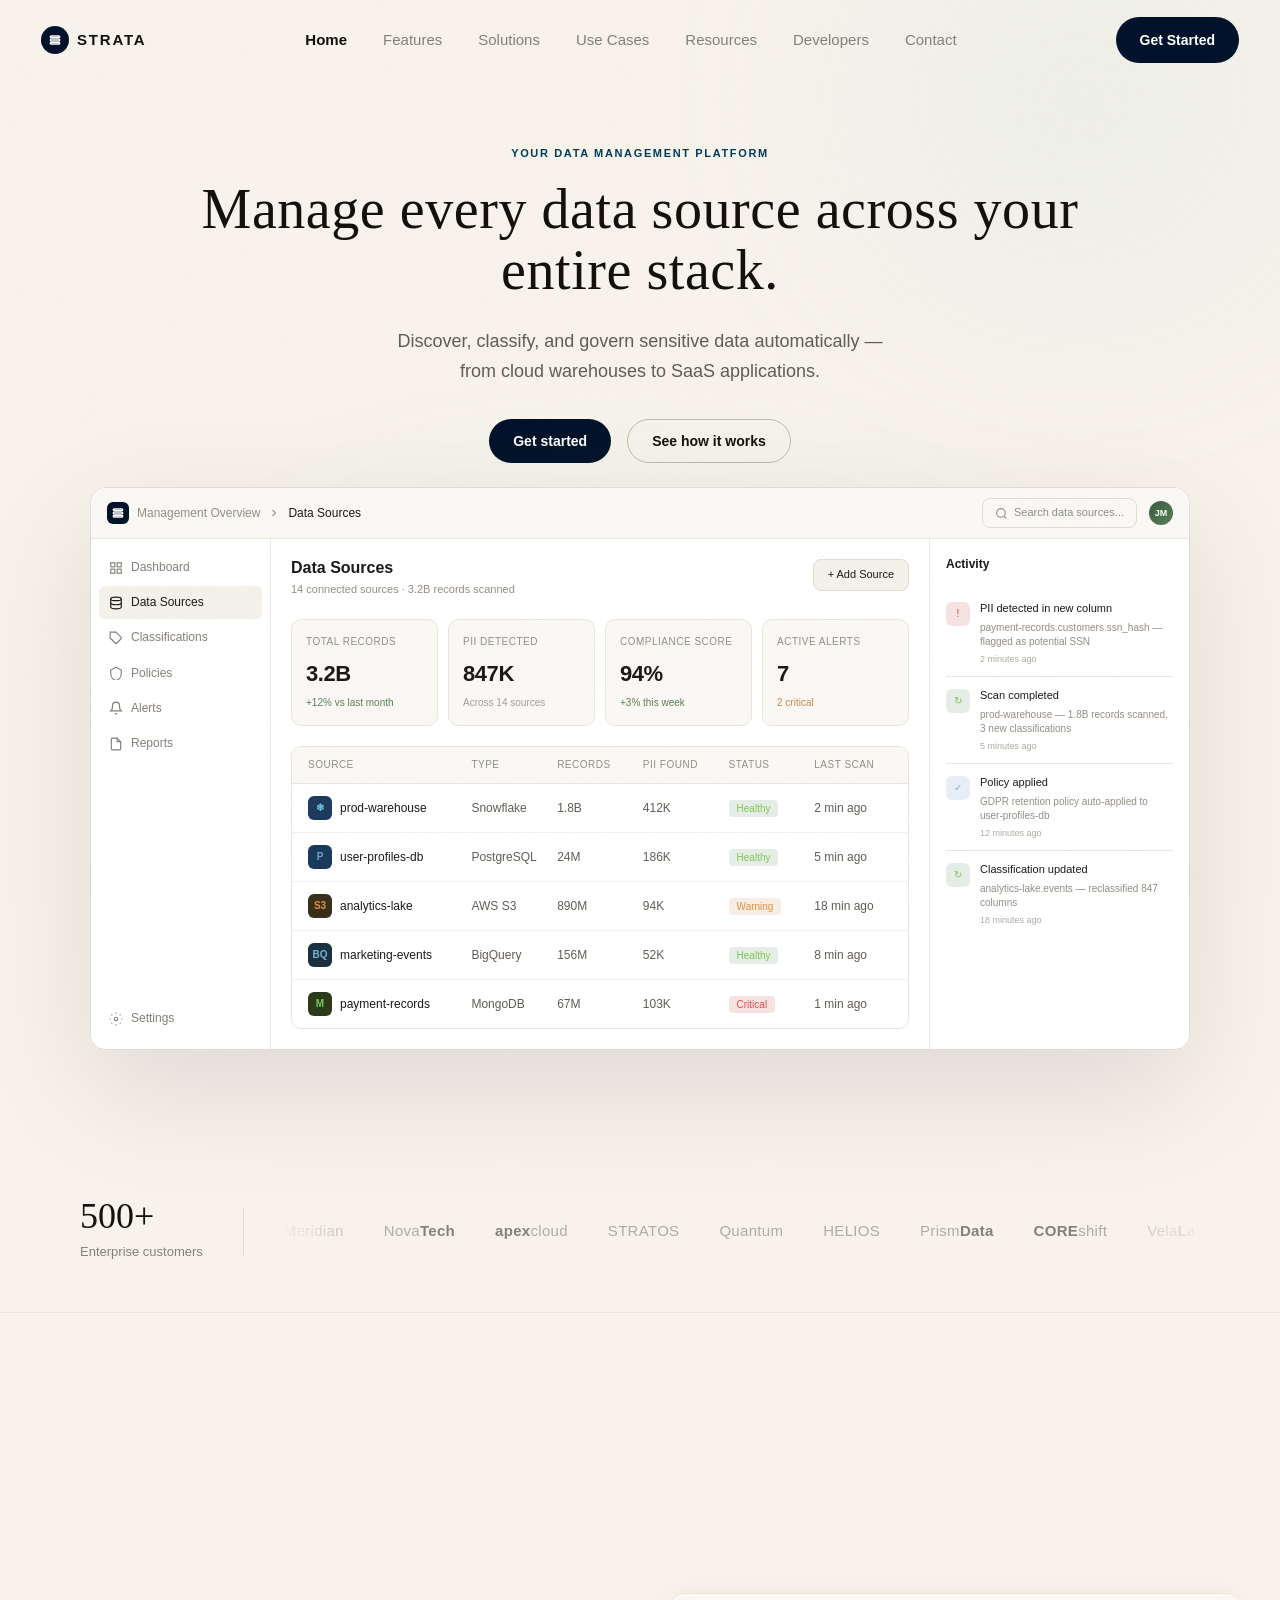
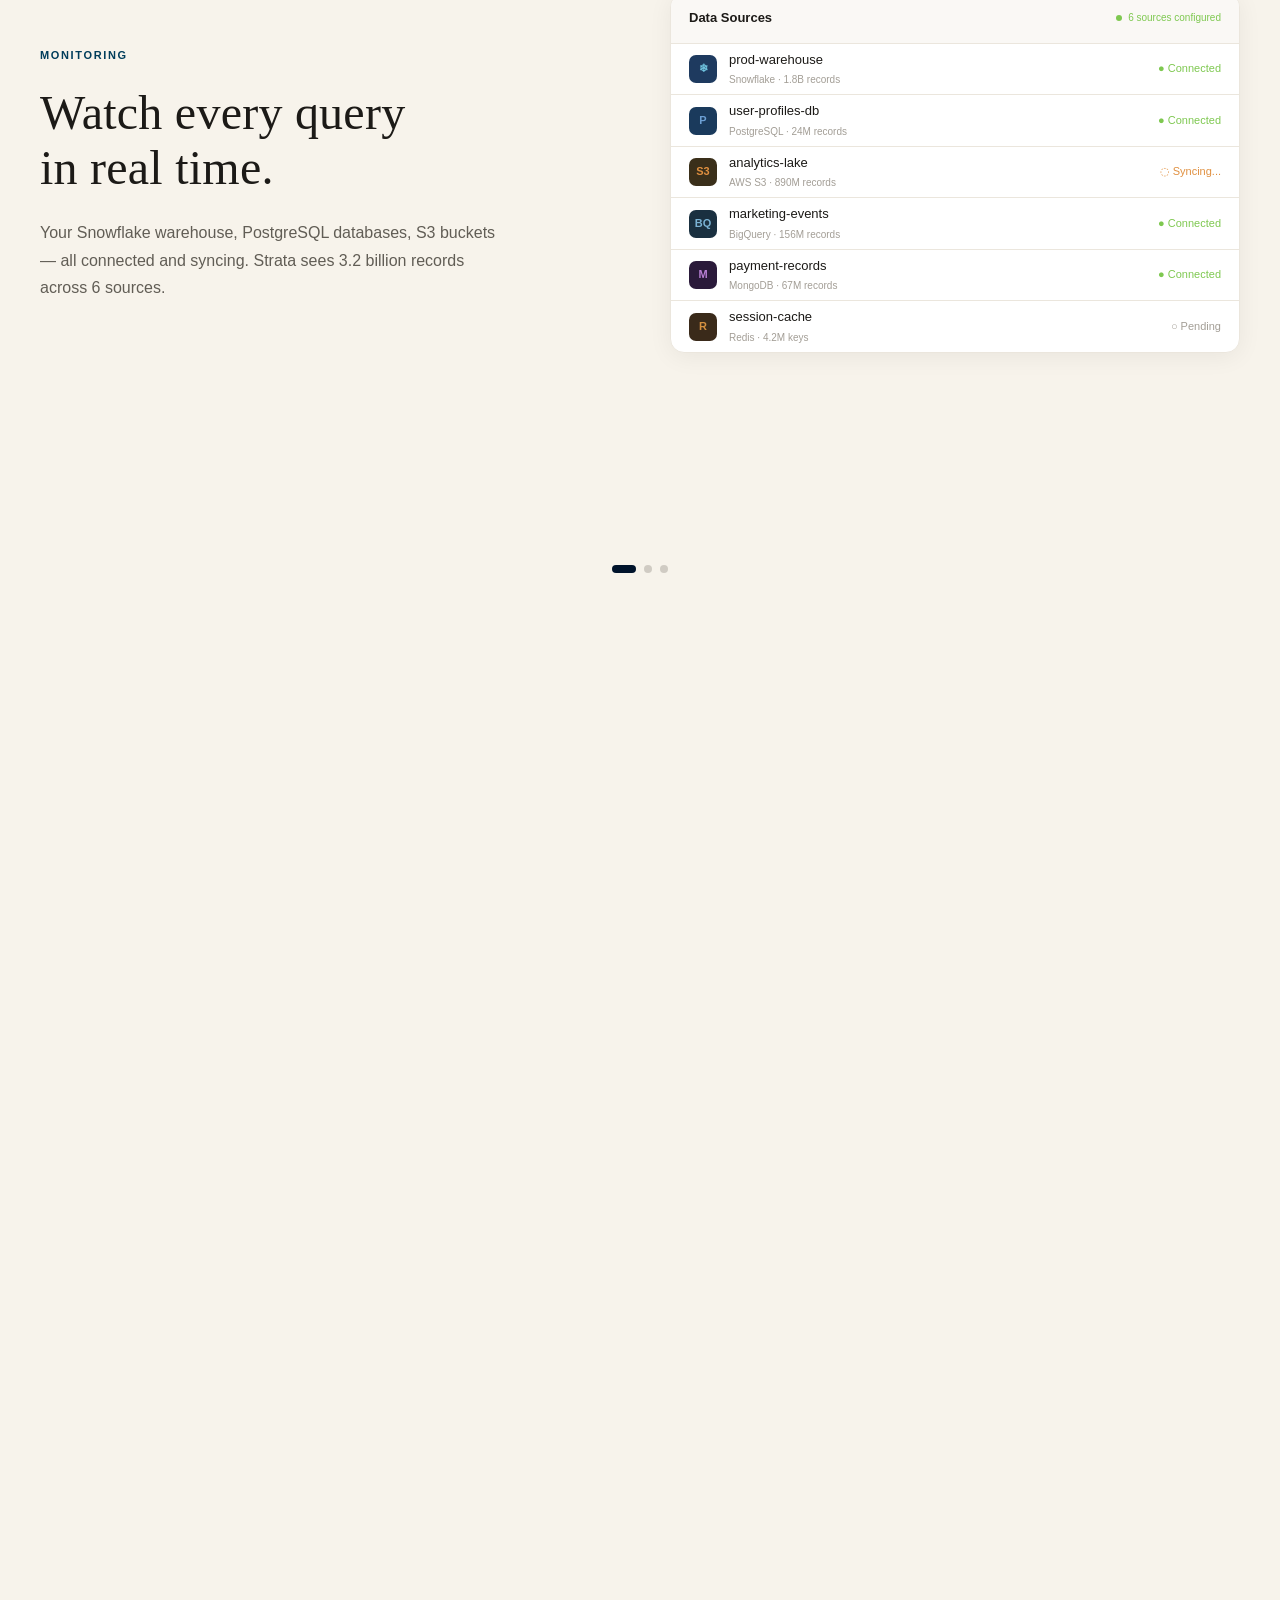
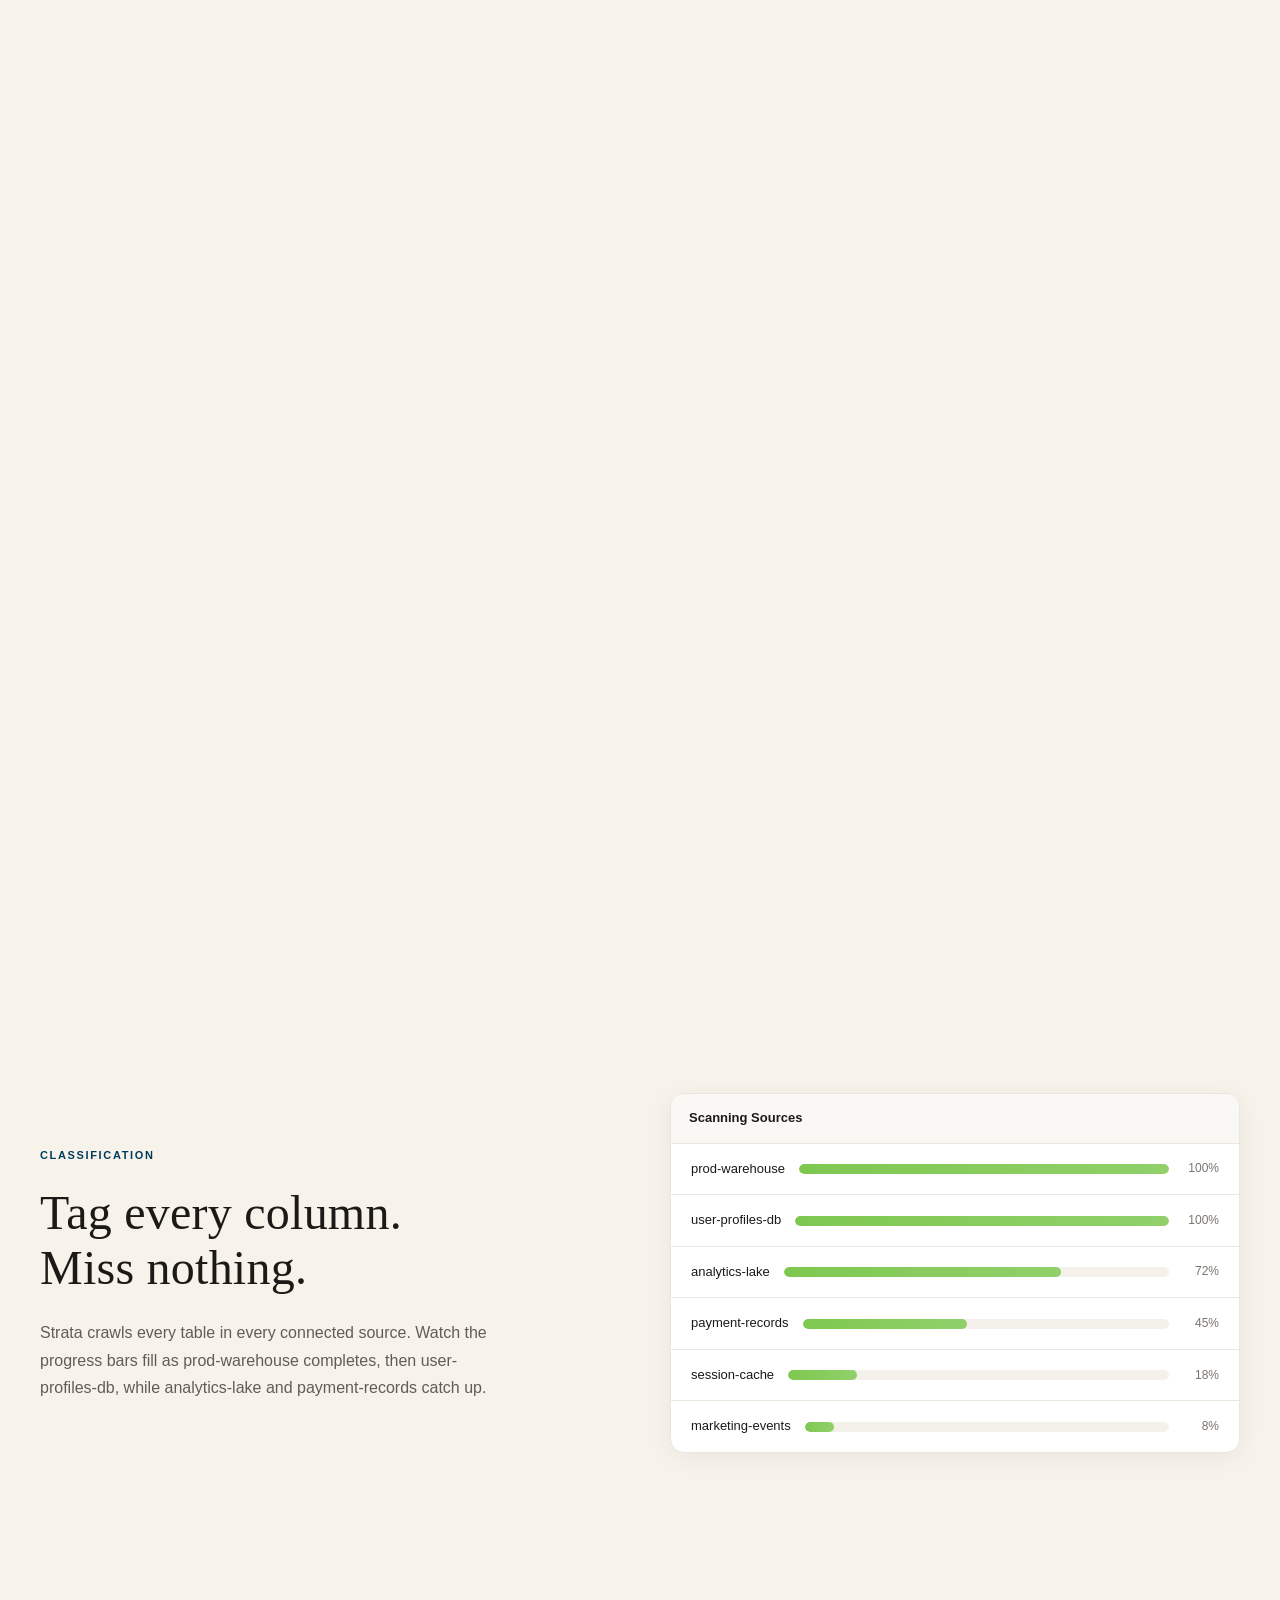
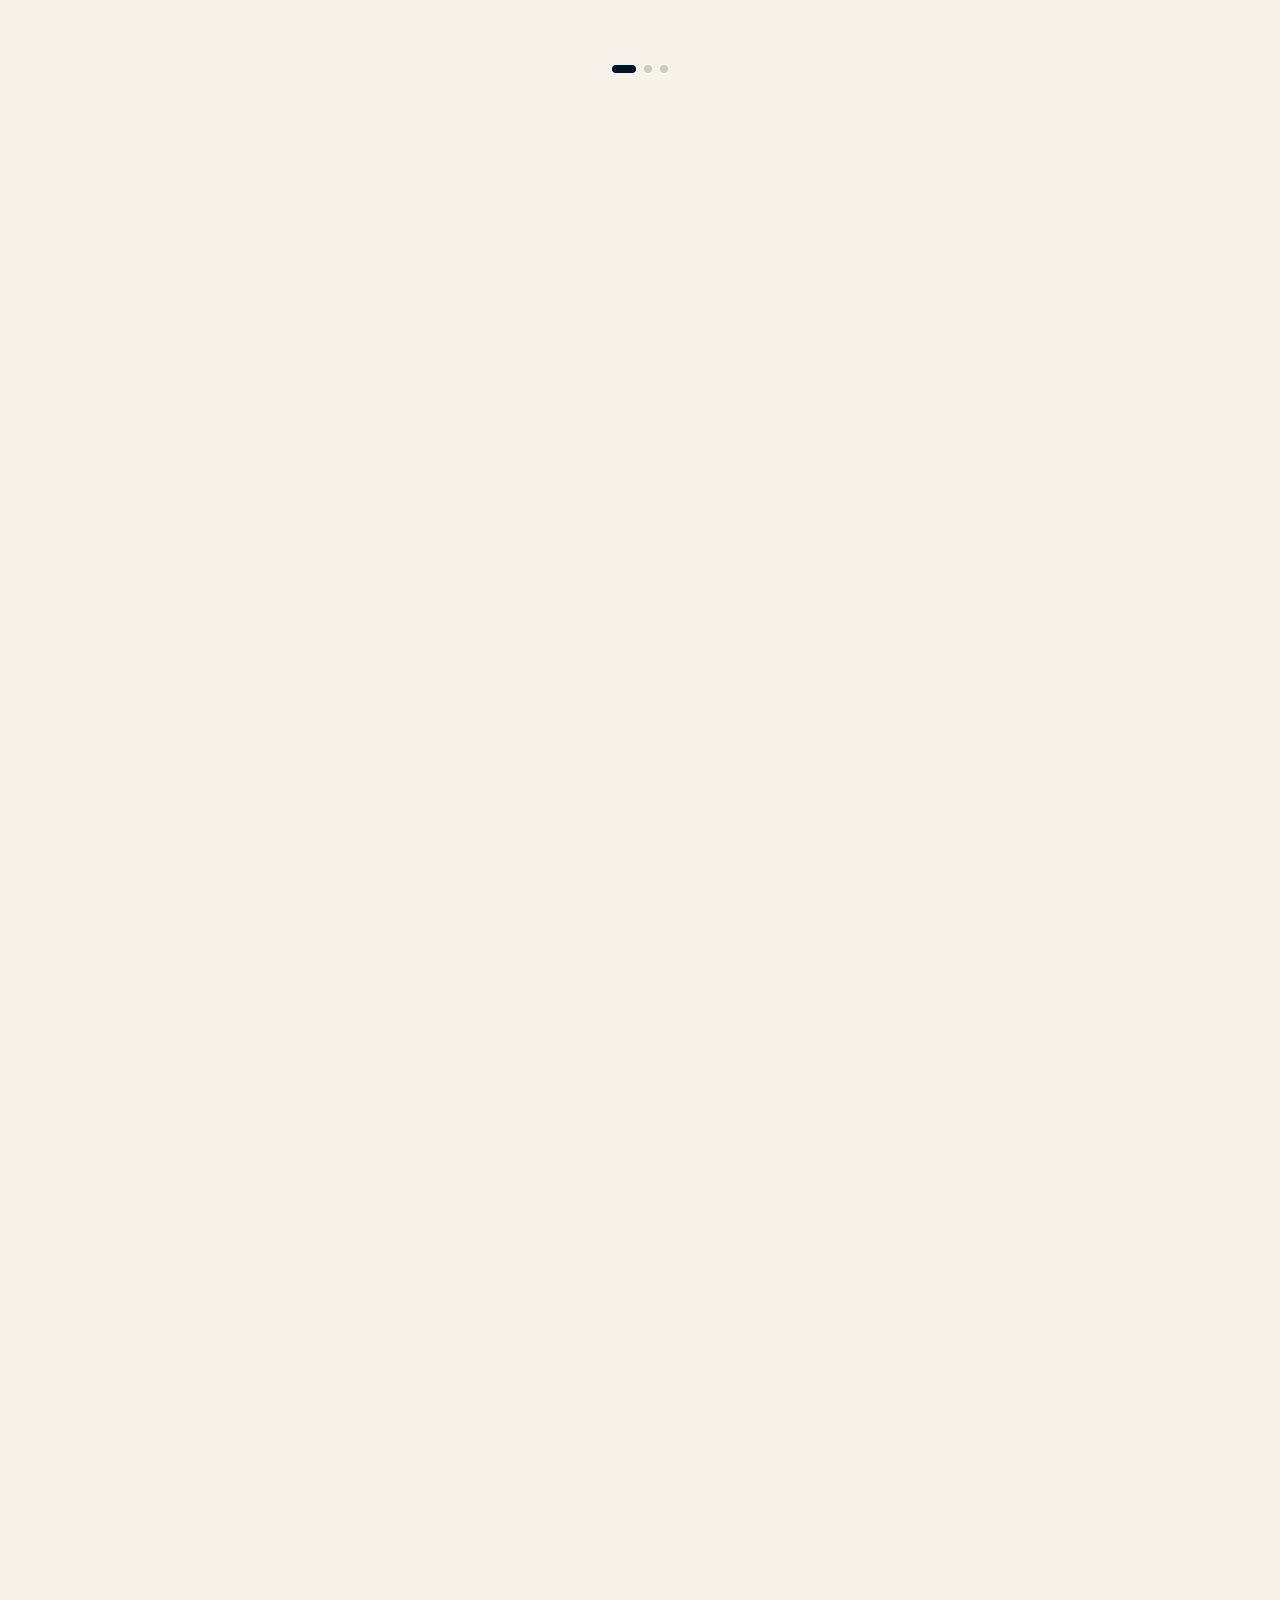
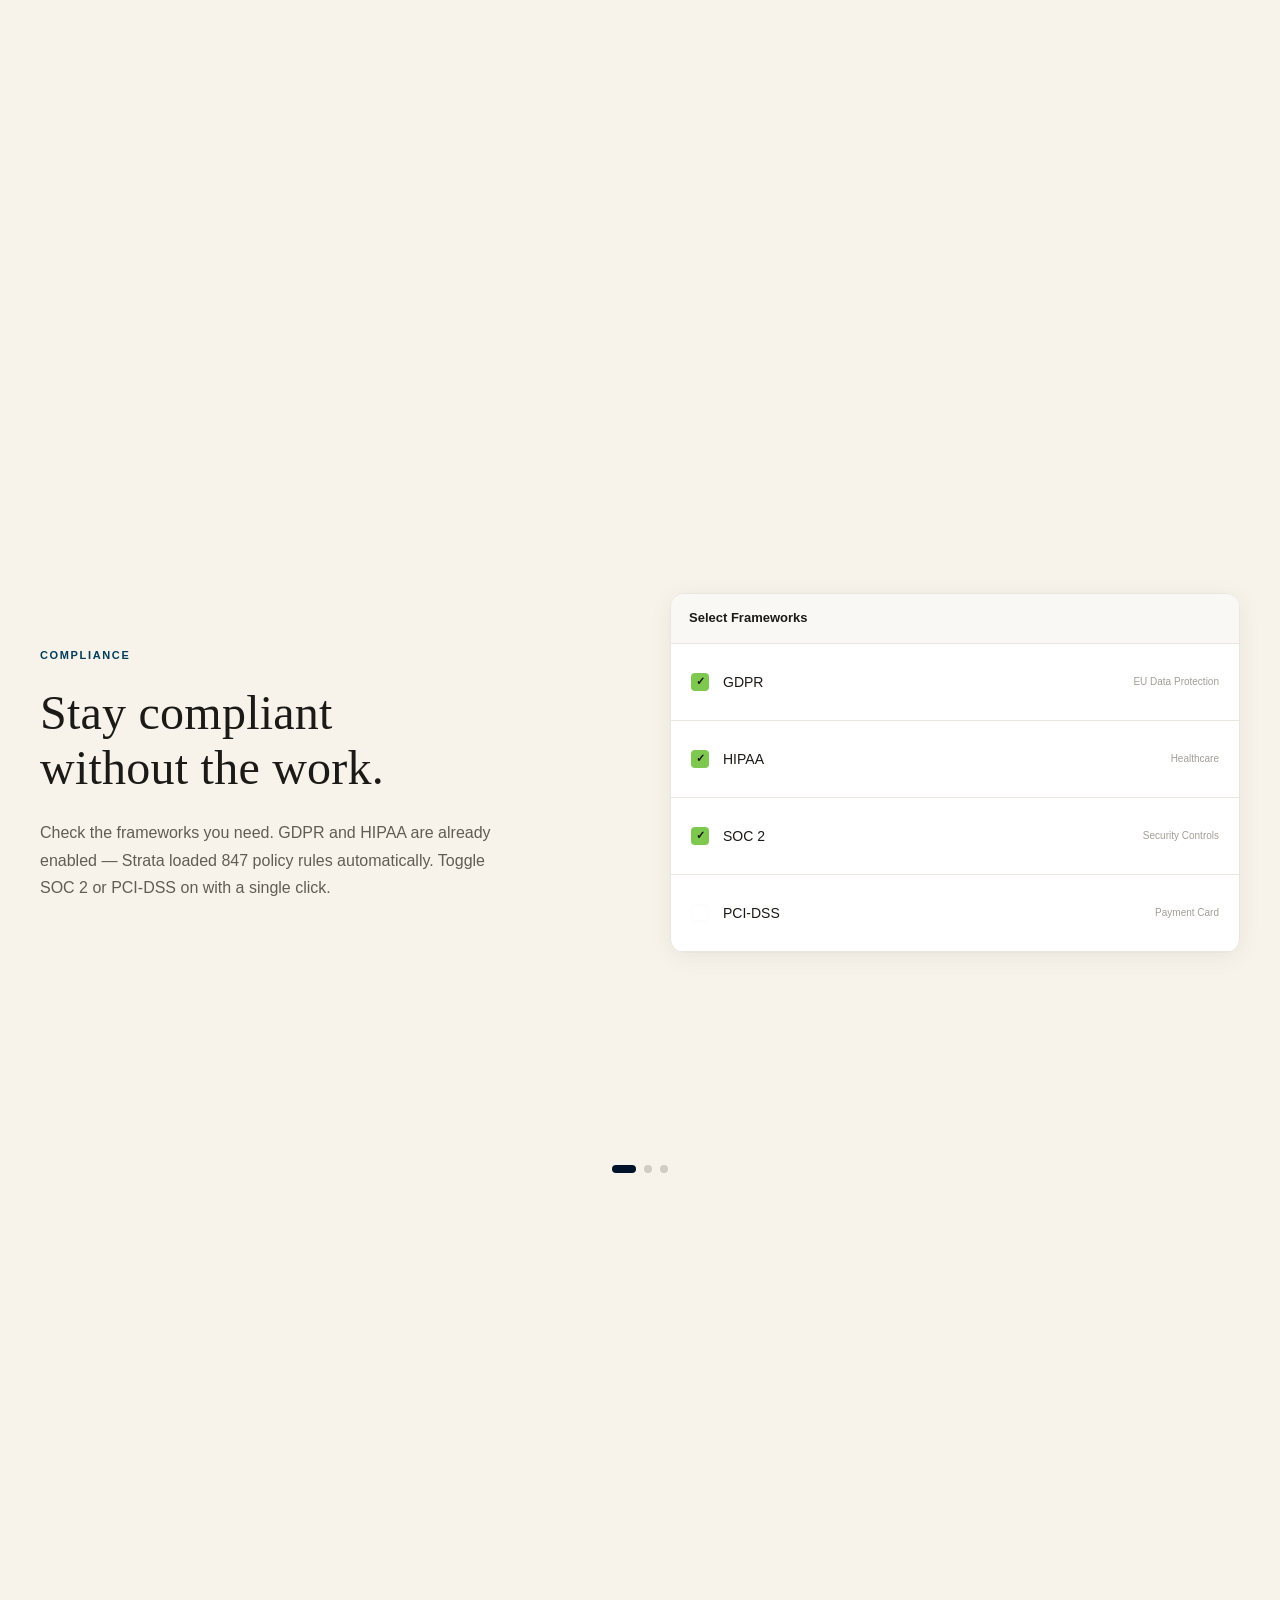
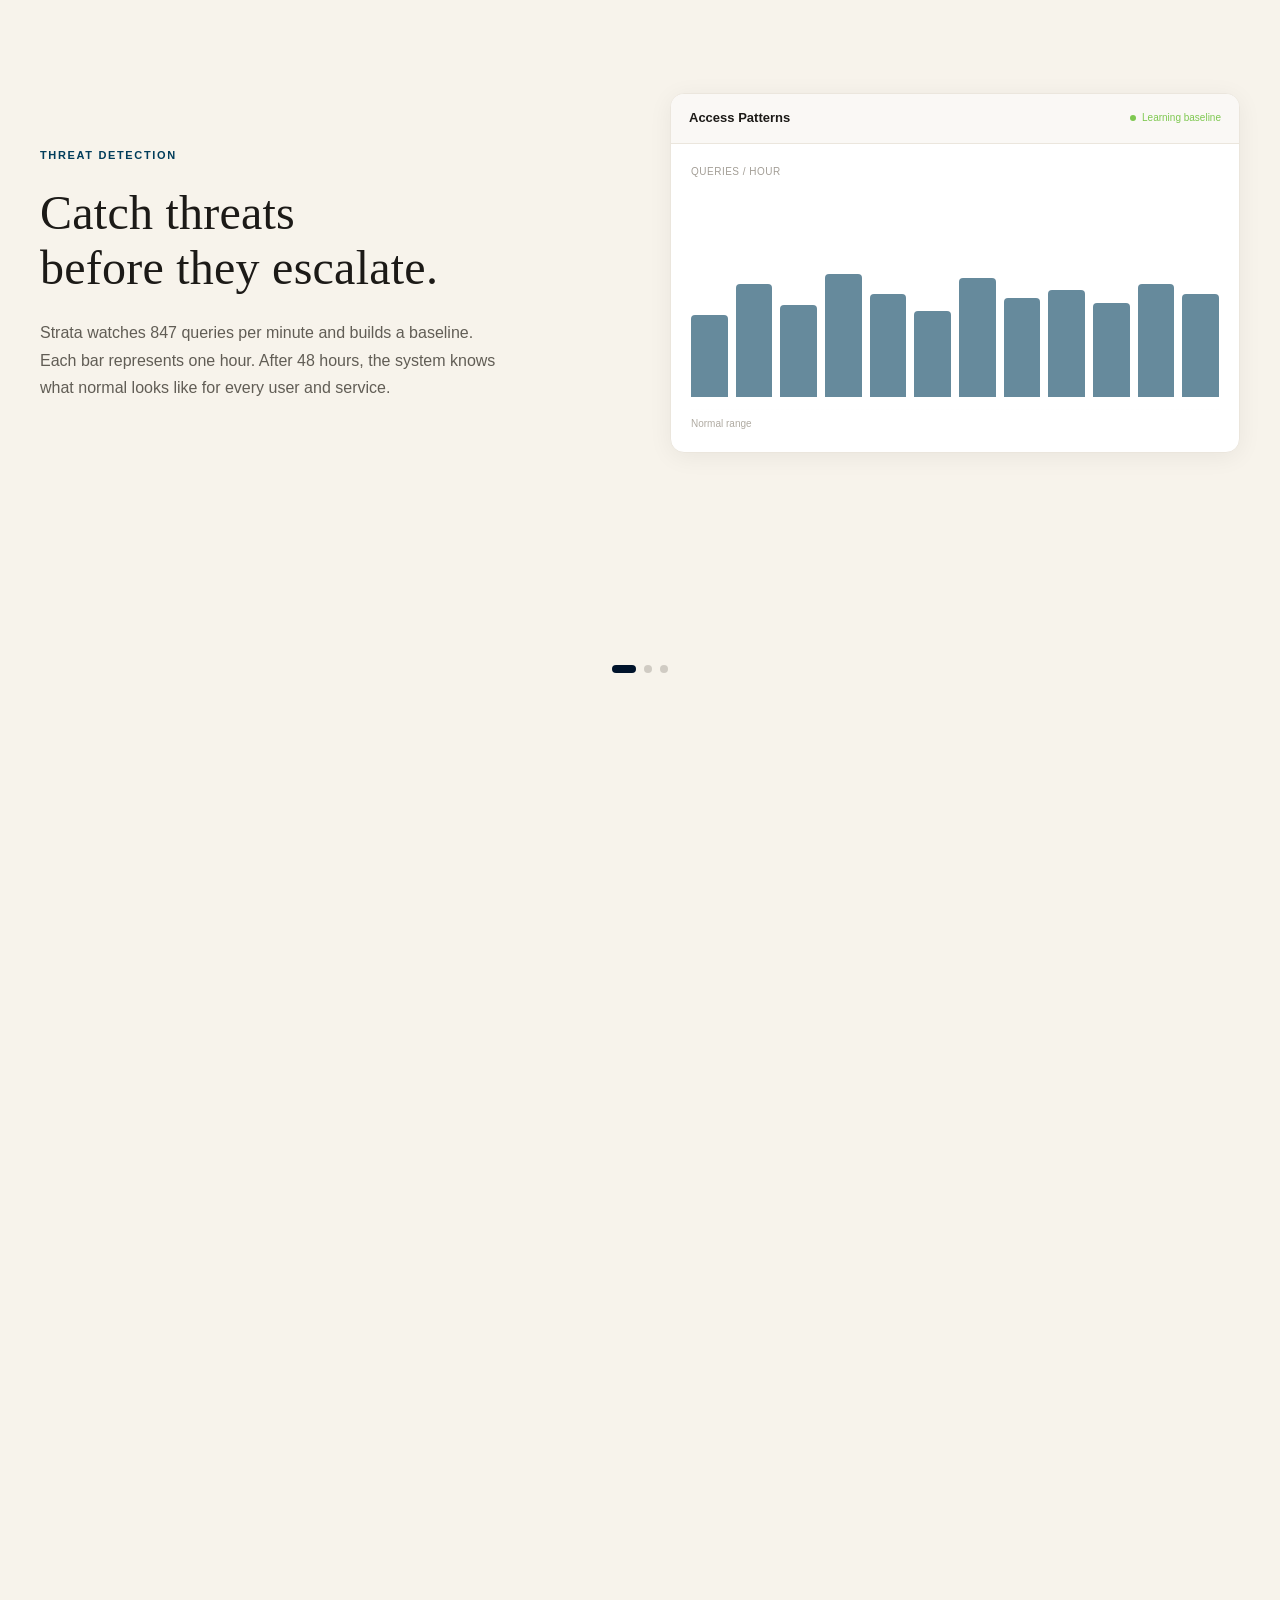
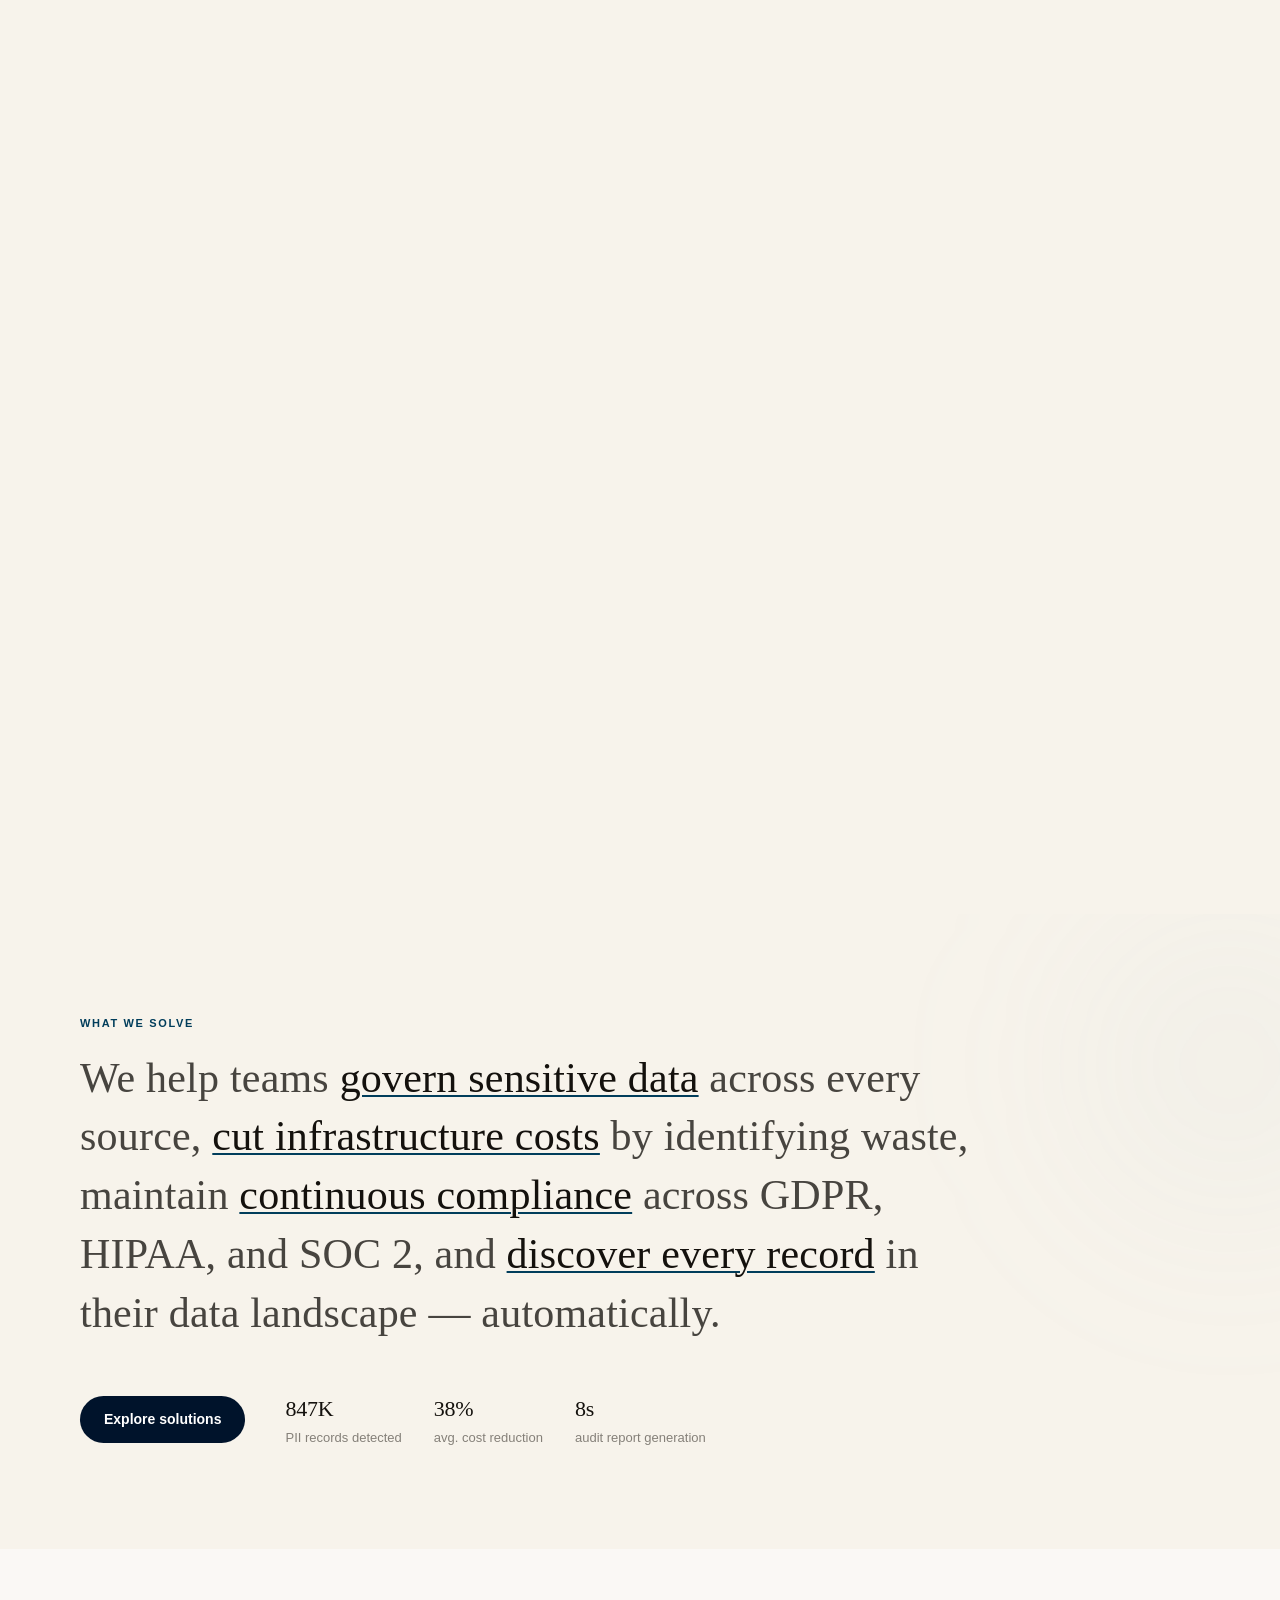
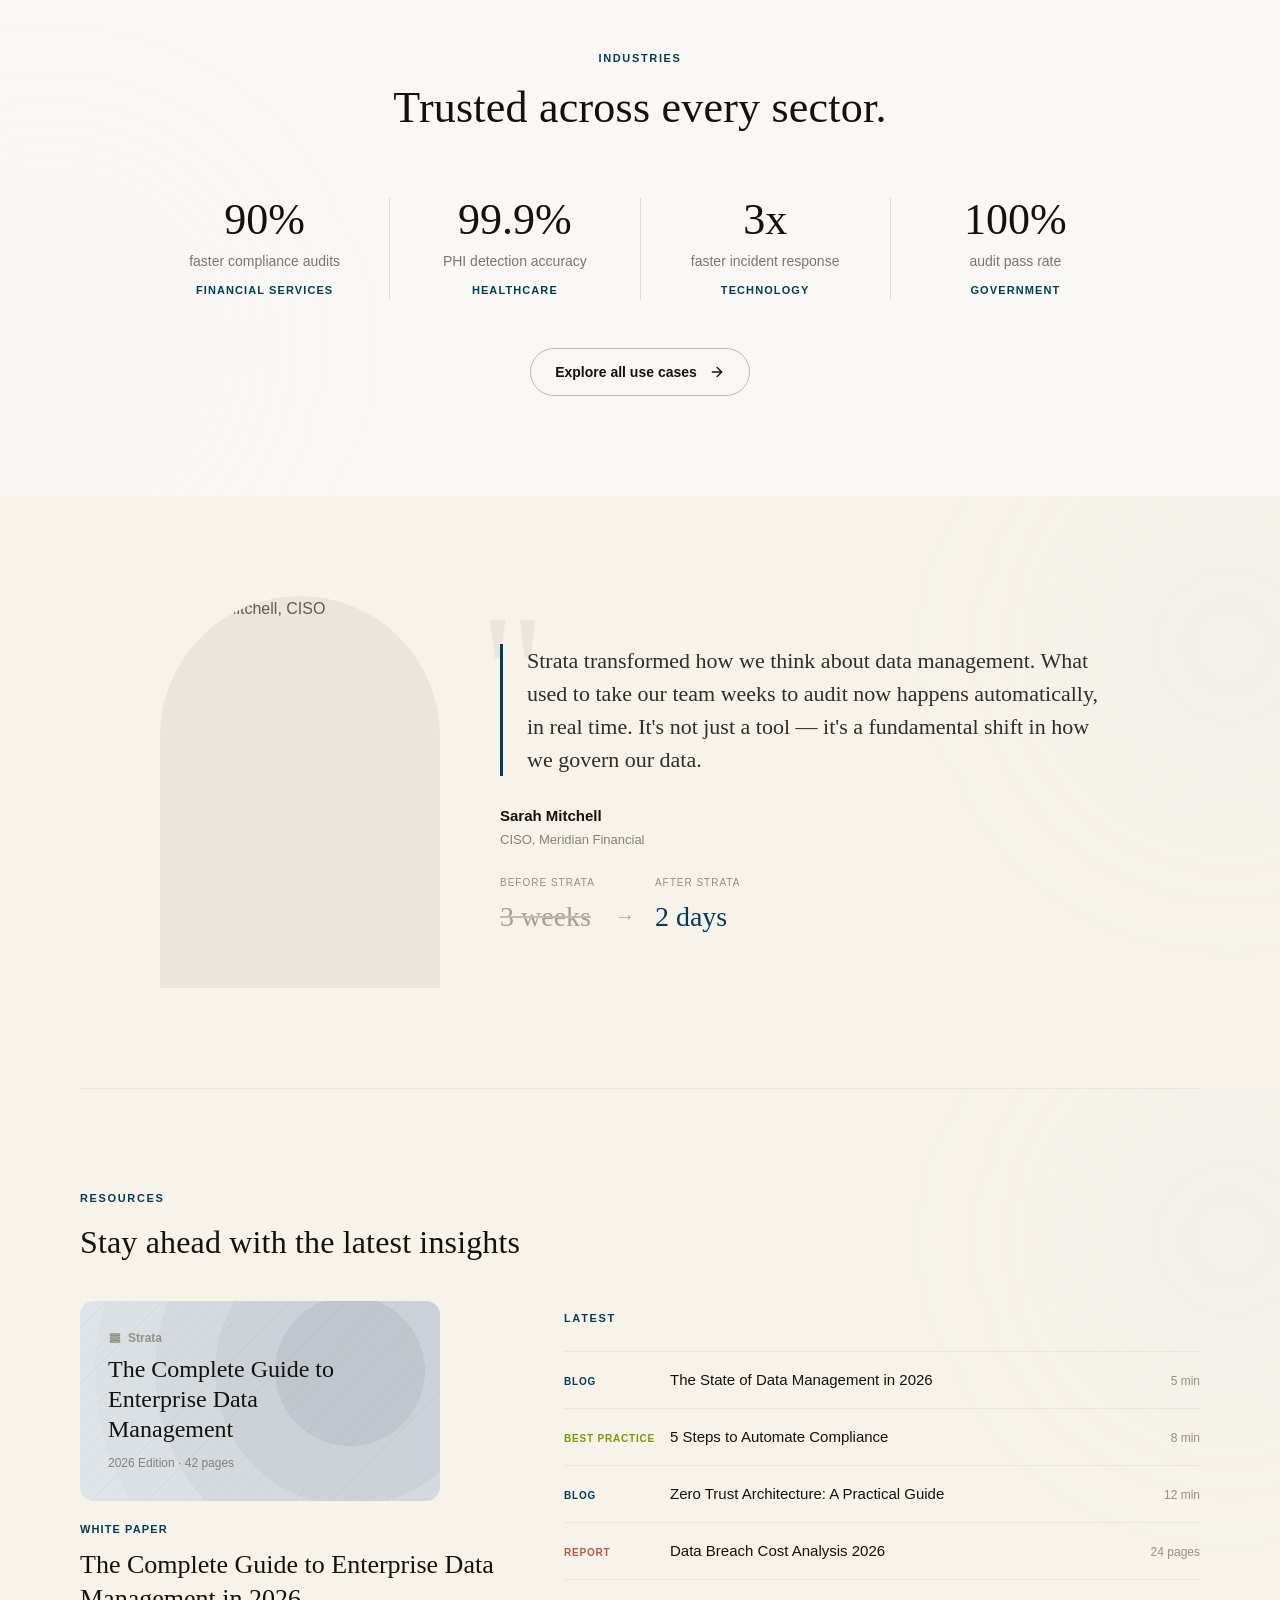
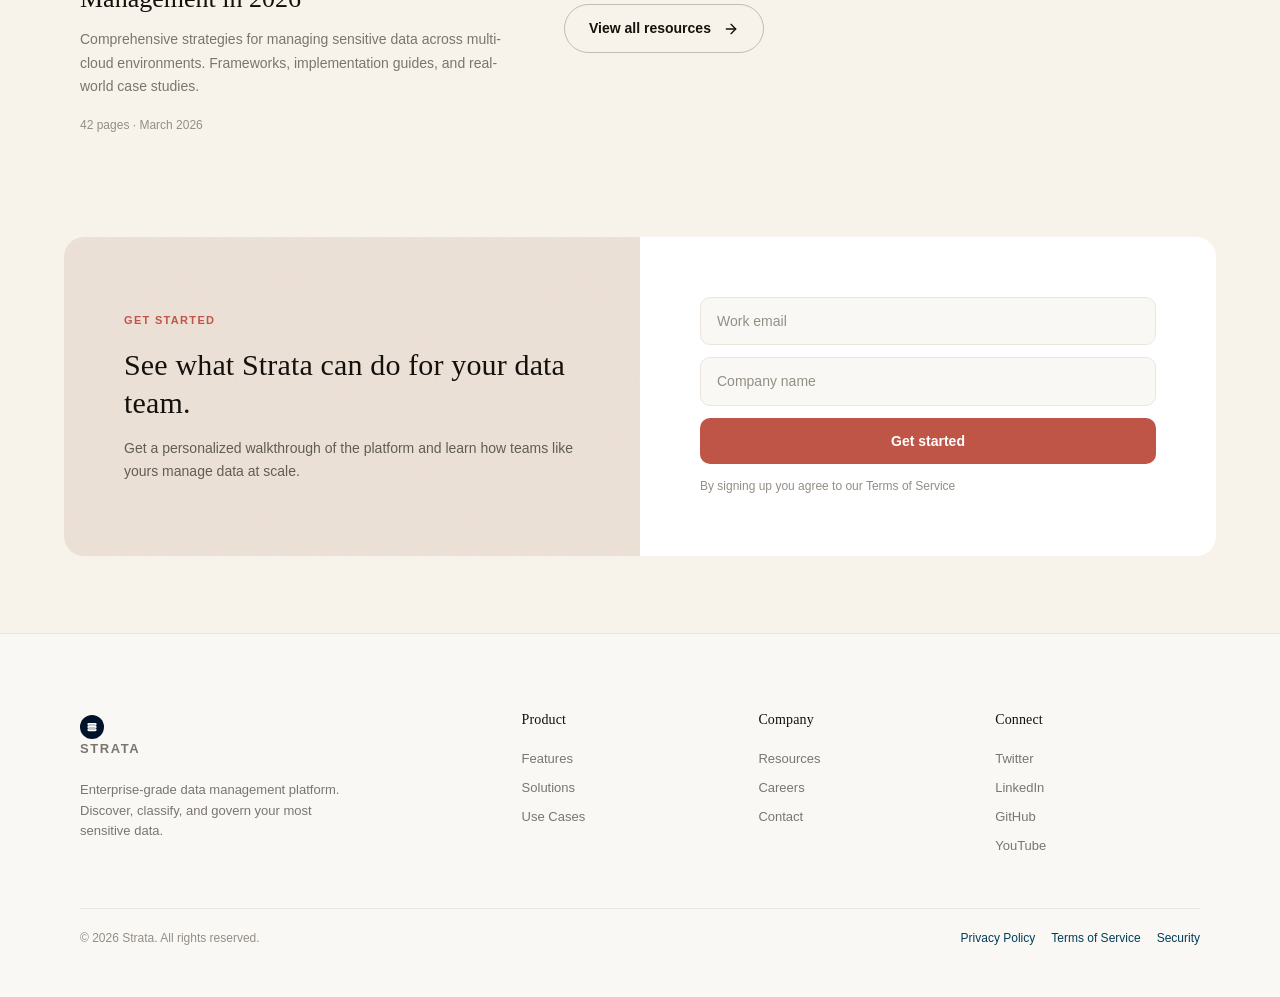
==== index.html @ eacce969 "Initial commit: Strata data management marketing site Complete B2B SaaS marketing website with 9 pag" ====
<!DOCTYPE html>
<html lang="en">
<head>
  <meta charset="UTF-8">
  <meta name="viewport" content="width=device-width, initial-scale=1.0">
  <title>Strata — Data Management Platform</title>
  <link rel="stylesheet" href="design-system-labs/tokens/colors.css">
  <link rel="stylesheet" href="design-system-labs/tokens/spacing.css">
  <link rel="stylesheet" href="design-system-labs/tokens/typography.css">
  <link rel="stylesheet" href="css/global.css">
  <link rel="stylesheet" href="css/marketing.css">
  <link rel="stylesheet" href="css/animations.css">
  <link rel="stylesheet" href="css/home.css">
</head>
<body>

  <!-- ═══ HEADER ═══ -->
  <header class="site-header" id="site-header">
    <div class="container">
      <a href="index.html" class="site-logo">
        <div class="logo-icon">
          <svg width="18" height="18" viewBox="0 0 24 24" fill="none" stroke="white" stroke-width="2.5" stroke-linecap="round" stroke-linejoin="round"><rect x="4" y="5" width="16" height="3" rx="1.5"/><rect x="4" y="10.5" width="16" height="3" rx="1.5"/><rect x="4" y="16" width="16" height="3" rx="1.5"/></svg>
        </div>
        Strata
      </a>
      <nav class="site-nav">
        <a href="index.html" class="is-active">Home</a>
        <a href="features.html">Features</a>
        <a href="solutions.html">Solutions</a>
        <a href="use-cases.html">Use Cases</a>
        <a href="resources.html">Resources</a>
        <a href="developers.html">Developers</a>
        <a href="contact.html">Contact</a>
      </nav>
      <a href="contact.html" class="btn btn--primary header-cta">Get Started</a>
      <button class="nav-toggle" id="nav-toggle" aria-label="Toggle navigation">
        <span></span><span></span><span></span>
      </button>
    </div>
  </header>

  <!-- Mobile Nav -->
  <div class="mobile-nav" id="mobile-nav">
    <a href="index.html" class="is-active">Home</a>
    <a href="features.html">Features</a>
    <a href="solutions.html">Solutions</a>
    <a href="use-cases.html">Use Cases</a>
    <a href="resources.html">Resources</a>
    <a href="developers.html">Developers</a>
    <a href="contact.html">Contact</a>
    <a href="contact.html" class="btn btn--primary" style="margin-top: var(--sds-space-400);">Get Started</a>
  </div>

  <!-- ═══ HERO ═══ -->
  <section class="hero">
    <div class="hero__bg"></div>
    <div class="hero__grid"></div>
    <div class="hero__content">
      <p class="section__overline" style="margin-bottom: var(--sds-space-400);">YOUR DATA MANAGEMENT PLATFORM</p>
      <h1 class="hero__headline">Manage <span class="text-underline">every data source</span> across your entire stack.</h1>
      <p class="hero__subheadline">Discover, classify, and govern sensitive data automatically — from cloud warehouses to SaaS applications.</p>
      <div class="hero__actions">
        <a href="contact.html" class="btn btn--primary btn--lg">Get started</a>
        <a href="features.html" class="btn btn--ghost btn--lg">See how it works</a>
      </div>
    </div>
  </section>

  <!-- ═══ PRODUCT SHOWCASE ═══ -->
  <section class="product-showcase">
    <div class="product-showcase__frame">
      <!-- Full product UI mockup -->
      <div class="product-ui">
        <!-- Top bar -->
        <div class="product-ui__topbar">
          <div class="product-ui__topbar-left">
            <div class="product-ui__logo-mark">
              <svg width="14" height="14" viewBox="0 0 24 24" fill="none" stroke="currentColor" stroke-width="2.5"><rect x="4" y="5" width="16" height="3" rx="1.5"/><rect x="4" y="10.5" width="16" height="3" rx="1.5"/><rect x="4" y="16" width="16" height="3" rx="1.5"/></svg>
            </div>
            <span class="product-ui__breadcrumb">Management Overview</span>
            <svg width="12" height="12" viewBox="0 0 24 24" fill="none" stroke="currentColor" stroke-width="2"><path d="M9 18l6-6-6-6"/></svg>
            <span class="product-ui__breadcrumb-active">Data Sources</span>
          </div>
          <div class="product-ui__topbar-right">
            <div class="product-ui__search">
              <svg width="13" height="13" viewBox="0 0 24 24" fill="none" stroke="currentColor" stroke-width="2"><circle cx="11" cy="11" r="8"/><path d="M21 21l-4.35-4.35"/></svg>
              <span>Search data sources...</span>
            </div>
            <div class="product-ui__avatar">JM</div>
          </div>
        </div>

        <!-- Main content area -->
        <div class="product-ui__layout">
          <!-- Sidebar -->
          <div class="product-ui__sidebar">
            <div class="product-ui__nav-section">
              <div class="product-ui__nav-item">
                <svg width="14" height="14" viewBox="0 0 24 24" fill="none" stroke="currentColor" stroke-width="2"><rect x="3" y="3" width="7" height="7"/><rect x="14" y="3" width="7" height="7"/><rect x="3" y="14" width="7" height="7"/><rect x="14" y="14" width="7" height="7"/></svg>
                Dashboard
              </div>
              <div class="product-ui__nav-item is-active">
                <svg width="14" height="14" viewBox="0 0 24 24" fill="none" stroke="currentColor" stroke-width="2"><ellipse cx="12" cy="5" rx="9" ry="3"/><path d="M21 12c0 1.66-4 3-9 3s-9-1.34-9-3"/><path d="M3 5v14c0 1.66 4 3 9 3s9-1.34 9-3V5"/></svg>
                Data Sources
              </div>
              <div class="product-ui__nav-item">
                <svg width="14" height="14" viewBox="0 0 24 24" fill="none" stroke="currentColor" stroke-width="2"><path d="M20.59 13.41l-7.17 7.17a2 2 0 01-2.83 0L2 12V2h10l8.59 8.59a2 2 0 010 2.82z"/><line x1="7" y1="7" x2="7.01" y2="7"/></svg>
                Classifications
              </div>
              <div class="product-ui__nav-item">
                <svg width="14" height="14" viewBox="0 0 24 24" fill="none" stroke="currentColor" stroke-width="2"><path d="M12 2L3 7v6c0 5.55 3.84 10.74 9 12 5.16-1.26 9-6.45 9-12V7l-9-5z"/></svg>
                Policies
              </div>
              <div class="product-ui__nav-item">
                <svg width="14" height="14" viewBox="0 0 24 24" fill="none" stroke="currentColor" stroke-width="2"><path d="M18 8A6 6 0 006 8c0 7-3 9-3 9h18s-3-2-3-9"/><path d="M13.73 21a2 2 0 01-3.46 0"/></svg>
                Alerts
              </div>
              <div class="product-ui__nav-item">
                <svg width="14" height="14" viewBox="0 0 24 24" fill="none" stroke="currentColor" stroke-width="2"><path d="M14 2H6a2 2 0 00-2 2v16a2 2 0 002 2h12a2 2 0 002-2V8z"/><polyline points="14 2 14 8 20 8"/></svg>
                Reports
              </div>
            </div>
            <div class="product-ui__nav-section" style="margin-top: auto; border-top: 1px solid rgba(245,244,239,0.06); padding-top: var(--sds-space-300);">
              <div class="product-ui__nav-item">
                <svg width="14" height="14" viewBox="0 0 24 24" fill="none" stroke="currentColor" stroke-width="2"><circle cx="12" cy="12" r="3"/><path d="M12 1v2M12 21v2M4.22 4.22l1.42 1.42M18.36 18.36l1.42 1.42M1 12h2M21 12h2M4.22 19.78l1.42-1.42M18.36 5.64l1.42-1.42"/></svg>
                Settings
              </div>
            </div>
          </div>

          <!-- Main content -->
          <div class="product-ui__main">
            <!-- Header row -->
            <div class="product-ui__content-header">
              <div>
                <h3 class="product-ui__page-title">Data Sources</h3>
                <p class="product-ui__page-desc">14 connected sources &middot; 3.2B records scanned</p>
              </div>
              <button class="product-ui__add-btn">+ Add Source</button>
            </div>

            <!-- Stats row -->
            <div class="product-ui__stats-row">
              <div class="product-ui__stat-card">
                <div class="product-ui__stat-label">Total Records</div>
                <div class="product-ui__stat-value">3.2B</div>
                <div class="product-ui__stat-change positive">+12% vs last month</div>
              </div>
              <div class="product-ui__stat-card">
                <div class="product-ui__stat-label">PII Detected</div>
                <div class="product-ui__stat-value">847K</div>
                <div class="product-ui__stat-change">Across 14 sources</div>
              </div>
              <div class="product-ui__stat-card">
                <div class="product-ui__stat-label">Compliance Score</div>
                <div class="product-ui__stat-value">94%</div>
                <div class="product-ui__stat-change positive">+3% this week</div>
              </div>
              <div class="product-ui__stat-card">
                <div class="product-ui__stat-label">Active Alerts</div>
                <div class="product-ui__stat-value">7</div>
                <div class="product-ui__stat-change warning">2 critical</div>
              </div>
            </div>

            <!-- Data sources table -->
            <div class="product-ui__table-container">
              <div class="product-ui__table-header">
                <span>Source</span>
                <span>Type</span>
                <span>Records</span>
                <span>PII Found</span>
                <span>Status</span>
                <span>Last Scan</span>
              </div>
              <div class="product-ui__table-row">
                <span class="product-ui__source-name">
                  <span class="product-ui__source-icon snowflake">❄</span>
                  prod-warehouse
                </span>
                <span>Snowflake</span>
                <span>1.8B</span>
                <span>412K</span>
                <span><span class="product-ui__status-badge healthy">Healthy</span></span>
                <span>2 min ago</span>
              </div>
              <div class="product-ui__table-row">
                <span class="product-ui__source-name">
                  <span class="product-ui__source-icon postgres">P</span>
                  user-profiles-db
                </span>
                <span>PostgreSQL</span>
                <span>24M</span>
                <span>186K</span>
                <span><span class="product-ui__status-badge healthy">Healthy</span></span>
                <span>5 min ago</span>
              </div>
              <div class="product-ui__table-row">
                <span class="product-ui__source-name">
                  <span class="product-ui__source-icon s3">S3</span>
                  analytics-lake
                </span>
                <span>AWS S3</span>
                <span>890M</span>
                <span>94K</span>
                <span><span class="product-ui__status-badge warning">Warning</span></span>
                <span>18 min ago</span>
              </div>
              <div class="product-ui__table-row">
                <span class="product-ui__source-name">
                  <span class="product-ui__source-icon bigquery">BQ</span>
                  marketing-events
                </span>
                <span>BigQuery</span>
                <span>156M</span>
                <span>52K</span>
                <span><span class="product-ui__status-badge healthy">Healthy</span></span>
                <span>8 min ago</span>
              </div>
              <div class="product-ui__table-row">
                <span class="product-ui__source-name">
                  <span class="product-ui__source-icon mongo">M</span>
                  payment-records
                </span>
                <span>MongoDB</span>
                <span>67M</span>
                <span>103K</span>
                <span><span class="product-ui__status-badge critical">Critical</span></span>
                <span>1 min ago</span>
              </div>
            </div>
          </div>

          <!-- Right panel / chat -->
          <div class="product-ui__panel">
            <div class="product-ui__panel-header">Activity</div>
            <div class="product-ui__activity-item">
              <div class="product-ui__activity-icon alert">!</div>
              <div>
                <div class="product-ui__activity-title">PII detected in new column</div>
                <div class="product-ui__activity-desc">payment-records.customers.ssn_hash — flagged as potential SSN</div>
                <div class="product-ui__activity-time">2 minutes ago</div>
              </div>
            </div>
            <div class="product-ui__activity-item">
              <div class="product-ui__activity-icon scan">↻</div>
              <div>
                <div class="product-ui__activity-title">Scan completed</div>
                <div class="product-ui__activity-desc">prod-warehouse — 1.8B records scanned, 3 new classifications</div>
                <div class="product-ui__activity-time">5 minutes ago</div>
              </div>
            </div>
            <div class="product-ui__activity-item">
              <div class="product-ui__activity-icon policy">✓</div>
              <div>
                <div class="product-ui__activity-title">Policy applied</div>
                <div class="product-ui__activity-desc">GDPR retention policy auto-applied to user-profiles-db</div>
                <div class="product-ui__activity-time">12 minutes ago</div>
              </div>
            </div>
            <div class="product-ui__activity-item">
              <div class="product-ui__activity-icon scan">↻</div>
              <div>
                <div class="product-ui__activity-title">Classification updated</div>
                <div class="product-ui__activity-desc">analytics-lake.events — reclassified 847 columns</div>
                <div class="product-ui__activity-time">18 minutes ago</div>
              </div>
            </div>
          </div>
        </div>
      </div>
    </div>
  </section>

  <!-- ═══ SOCIAL PROOF ═══ -->
  <section class="social-proof reveal--fade">
    <div class="container">
      <div class="social-proof__inner">
        <div class="social-proof__stat">
          <span class="social-proof__number">500+</span>
          <span class="social-proof__label">Enterprise customers</span>
        </div>
        <div class="social-proof__divider"></div>
        <div class="social-proof__logos">
          <div class="logo-scroll">
            <div class="logo-scroll__track">
              <span class="logo-mark"><strong>M</strong>eridian</span>
              <span class="logo-mark">Nova<strong>Tech</strong></span>
              <span class="logo-mark"><strong>apex</strong>cloud</span>
              <span class="logo-mark">STRATOS</span>
              <span class="logo-mark">Quantum</span>
              <span class="logo-mark">HELIOS</span>
              <span class="logo-mark">Prism<strong>Data</strong></span>
              <span class="logo-mark"><strong>CORE</strong>shift</span>
              <span class="logo-mark">Vela<strong>Labs</strong></span>
              <span class="logo-mark">ATLAS</span>
              <span class="logo-mark"><strong>Sync</strong>wave</span>
              <span class="logo-mark">ORBIT</span>
              <!-- Duplicate for seamless loop -->
              <span class="logo-mark"><strong>M</strong>eridian</span>
              <span class="logo-mark">Nova<strong>Tech</strong></span>
              <span class="logo-mark"><strong>apex</strong>cloud</span>
              <span class="logo-mark">STRATOS</span>
              <span class="logo-mark">Quantum</span>
              <span class="logo-mark">HELIOS</span>
              <span class="logo-mark">Prism<strong>Data</strong></span>
              <span class="logo-mark"><strong>CORE</strong>shift</span>
              <span class="logo-mark">Vela<strong>Labs</strong></span>
              <span class="logo-mark">ATLAS</span>
              <span class="logo-mark"><strong>Sync</strong>wave</span>
              <span class="logo-mark">ORBIT</span>
            </div>
          </div>
        </div>
      </div>
    </div>
  </section>

  <!-- Old walkthrough removed — replaced by product showcase above -->

  <!-- ═══ CAPABILITIES (Scroll-Pinned Walkthroughs) ═══ -->

  <!-- CAP 1: Monitoring -->
  <div class="cap-section" id="cap-monitoring">
    <div class="cap-section__sticky" data-step="0">
      <div class="cap-section__inner">
        <div class="cap-section__text">
          <p class="cap-section__overline">MONITORING</p>
          <h2 class="cap-section__title">Watch every query<br>in real time.</h2>
          <div class="cap-section__step-labels">
            <p class="cap-step-label" data-for-step="0">Your Snowflake warehouse, PostgreSQL databases, S3 buckets — all connected and syncing. Strata sees 3.2 billion records across 6 sources.</p>
            <p class="cap-step-label" data-for-step="1">Every SELECT, JOIN, and UPDATE flows through Strata's query log. You see who ran what, from which service, and when — updated every second.</p>
            <p class="cap-step-label" data-for-step="2">A bulk COPY export just triggered from prod-warehouse. 847K records — 400x above baseline. Strata flags it immediately with the user, the query, and the context.</p>
          </div>
        </div>
        <div class="cap-section__visual">
          <!-- Step 0: Connecting sources -->
          <div class="cap-step" data-cap-step="0">
            <div class="cap-step__ui">
              <div class="cap-ui-header">Data Sources <span class="cap-ui-live">6 sources configured</span></div>
              <div class="cap-source-list">
                <div class="cap-source"><span class="cap-source__icon snowflake">❄</span><div class="cap-source__info"><span class="cap-source__name">prod-warehouse</span><span class="cap-source__meta">Snowflake &middot; 1.8B records</span></div><span class="cap-source__status connected">● Connected</span></div>
                <div class="cap-source"><span class="cap-source__icon postgres">P</span><div class="cap-source__info"><span class="cap-source__name">user-profiles-db</span><span class="cap-source__meta">PostgreSQL &middot; 24M records</span></div><span class="cap-source__status connected">● Connected</span></div>
                <div class="cap-source"><span class="cap-source__icon s3">S3</span><div class="cap-source__info"><span class="cap-source__name">analytics-lake</span><span class="cap-source__meta">AWS S3 &middot; 890M records</span></div><span class="cap-source__status connecting">◌ Syncing...</span></div>
                <div class="cap-source"><span class="cap-source__icon bigquery">BQ</span><div class="cap-source__info"><span class="cap-source__name">marketing-events</span><span class="cap-source__meta">BigQuery &middot; 156M records</span></div><span class="cap-source__status connected">● Connected</span></div>
                <div class="cap-source"><span class="cap-source__icon" style="background:#2a1a3a;color:#b87fd4;">M</span><div class="cap-source__info"><span class="cap-source__name">payment-records</span><span class="cap-source__meta">MongoDB &middot; 67M records</span></div><span class="cap-source__status connected">● Connected</span></div>
                <div class="cap-source"><span class="cap-source__icon" style="background:#3a2a1a;color:#d49040;">R</span><div class="cap-source__info"><span class="cap-source__name">session-cache</span><span class="cap-source__meta">Redis &middot; 4.2M keys</span></div><span class="cap-source__status pending">○ Pending</span></div>
              </div>
            </div>
          </div>
          <!-- Step 1: Live query log -->
          <div class="cap-step" data-cap-step="1">
            <div class="cap-step__ui">
              <div class="cap-ui-header">Query Log <span class="cap-ui-live">Live &middot; 847 queries/min</span></div>
              <div class="cap-query-log">
                <div class="cap-query"><span class="cap-badge ok">READ</span><code>SELECT * FROM users WHERE id = 4821</code><span class="cap-query-user">sarah.chen</span><span class="cap-time">2s ago</span></div>
                <div class="cap-query"><span class="cap-badge ok">READ</span><code>SELECT email, name FROM profiles LIMIT 100</code><span class="cap-query-user">api-service</span><span class="cap-time">5s ago</span></div>
                <div class="cap-query"><span class="cap-badge ok">JOIN</span><code>SELECT u.*, o.total FROM users u JOIN orders o</code><span class="cap-query-user">analytics-etl</span><span class="cap-time">8s ago</span></div>
                <div class="cap-query"><span class="cap-badge ok">READ</span><code>SELECT count(*) FROM transactions WHERE date > '2026-03'</code><span class="cap-query-user">dashboard-svc</span><span class="cap-time">12s ago</span></div>
                <div class="cap-query"><span class="cap-badge ok">WRITE</span><code>UPDATE preferences SET theme = 'dark' WHERE uid = 291</code><span class="cap-query-user">web-app</span><span class="cap-time">15s ago</span></div>
                <div class="cap-query"><span class="cap-badge ok">READ</span><code>SELECT id, status FROM orders WHERE created_at > NOW()</code><span class="cap-query-user">order-svc</span><span class="cap-time">18s ago</span></div>
                <div class="cap-query"><span class="cap-badge ok">READ</span><code>SELECT * FROM audit_log ORDER BY ts DESC LIMIT 50</code><span class="cap-query-user">compliance-bot</span><span class="cap-time">22s ago</span></div>
              </div>
            </div>
          </div>
          <!-- Step 2: Alert triggered -->
          <div class="cap-step" data-cap-step="2">
            <div class="cap-step__ui">
              <div class="cap-ui-header">Query Log <span class="cap-ui-live cap-ui-live--alert">Alert Triggered</span></div>
              <div class="cap-query-log">
                <div class="cap-query"><span class="cap-badge ok">READ</span><code>SELECT email FROM profiles LIMIT 100</code><span class="cap-time">5ms ago</span></div>
                <div class="cap-query cap-query--alert"><span class="cap-badge warn">EXPORT</span><code>COPY customers TO '/tmp/full_dump.csv'</code><span class="cap-time">8ms ago</span></div>
                <div class="cap-alert-banner">
                  <span class="cap-alert-dot"></span>
                  <div>
                    <strong>Unusual bulk export detected</strong>
                    <div class="cap-alert-detail">847K records exported by john.smith@company.com. Normal baseline: 2K records/day.</div>
                  </div>
                </div>
              </div>
            </div>
          </div>
        </div>
      </div>
      <div class="cap-section__progress">
        <div class="cap-progress-dot" data-dot="0"></div>
        <div class="cap-progress-dot" data-dot="1"></div>
        <div class="cap-progress-dot" data-dot="2"></div>
      </div>
    </div>
  </div>

  <!-- CAP 2: Classification -->
  <div class="cap-section" id="cap-classification">
    <div class="cap-section__sticky" data-step="0">
      <div class="cap-section__inner">
        <div class="cap-section__text">
          <p class="cap-section__overline">CLASSIFICATION</p>
          <h2 class="cap-section__title">Tag every column.<br>Miss nothing.</h2>
          <div class="cap-section__step-labels">
            <p class="cap-step-label" data-for-step="0">Strata crawls every table in every connected source. Watch the progress bars fill as prod-warehouse completes, then user-profiles-db, while analytics-lake and payment-records catch up.</p>
            <p class="cap-step-label" data-for-step="1">Each column gets tagged automatically. <code>users.email_address</code> → PII at 99.2% confidence. <code>patients.diagnosis_code</code> → PHI at 97.1%. No manual work required.</p>
            <p class="cap-step-label" data-for-step="2">Your full data landscape, quantified. 412K PII records, 186K PHI, 94K financial — and 2.5 billion confirmed non-sensitive. You know exactly what you have.</p>
          </div>
        </div>
        <div class="cap-section__visual">
          <div class="cap-step" data-cap-step="0">
            <div class="cap-step__ui">
              <div class="cap-ui-header">Scanning Sources</div>
              <div class="cap-scan-list">
                <div class="cap-scan-row"><span>prod-warehouse</span><div class="cap-scan-bar"><div class="cap-scan-fill"></div></div><span class="cap-scan-pct">100%</span></div>
                <div class="cap-scan-row"><span>user-profiles-db</span><div class="cap-scan-bar"><div class="cap-scan-fill"></div></div><span class="cap-scan-pct">100%</span></div>
                <div class="cap-scan-row"><span>analytics-lake</span><div class="cap-scan-bar"><div class="cap-scan-fill"></div></div><span class="cap-scan-pct">72%</span></div>
                <div class="cap-scan-row"><span>payment-records</span><div class="cap-scan-bar"><div class="cap-scan-fill"></div></div><span class="cap-scan-pct">45%</span></div>
                <div class="cap-scan-row"><span>session-cache</span><div class="cap-scan-bar"><div class="cap-scan-fill"></div></div><span class="cap-scan-pct">18%</span></div>
                <div class="cap-scan-row"><span>marketing-events</span><div class="cap-scan-bar"><div class="cap-scan-fill"></div></div><span class="cap-scan-pct">8%</span></div>
              </div>
            </div>
          </div>
          <div class="cap-step" data-cap-step="1">
            <div class="cap-step__ui">
              <div class="cap-ui-header">Classification Results <span class="cap-ui-live">847 columns scanned</span></div>
              <div class="cap-classify-list">
                <div class="cap-classify-row"><span class="cap-badge pii">PII</span><code>users.email_address</code><span class="cap-conf">99.2%</span></div>
                <div class="cap-classify-row"><span class="cap-badge pii">PII</span><code>users.phone_number</code><span class="cap-conf">98.7%</span></div>
                <div class="cap-classify-row"><span class="cap-badge phi">PHI</span><code>patients.diagnosis_code</code><span class="cap-conf">97.1%</span></div>
                <div class="cap-classify-row"><span class="cap-badge fin">FIN</span><code>payments.card_last_four</code><span class="cap-conf">99.8%</span></div>
                <div class="cap-classify-row"><span class="cap-badge safe">SAFE</span><code>events.session_id</code><span class="cap-conf">verified</span></div>
                <div class="cap-classify-row"><span class="cap-badge pii">PII</span><code>customers.home_address</code><span class="cap-conf">96.4%</span></div>
                <div class="cap-classify-row"><span class="cap-badge fin">FIN</span><code>invoices.bank_account</code><span class="cap-conf">99.1%</span></div>
              </div>
            </div>
          </div>
          <div class="cap-step" data-cap-step="2">
            <div class="cap-step__ui">
              <div class="cap-ui-header">Data Landscape <span style="font-size:10px; font-weight:400; color: var(--sds-color-warm-gray-400);">3.2B records classified</span></div>
              <div class="data-landscape">
                <!-- Stacked proportion bar -->
                <div class="dl-bar-container">
                  <div class="dl-bar-label">Record Distribution</div>
                  <div class="dl-stacked-bar">
                    <div class="dl-segment" style="flex: 412; background: #e05050;" title="PII"></div>
                    <div class="dl-segment" style="flex: 186; background: #e09040;" title="PHI"></div>
                    <div class="dl-segment" style="flex: 94; background: #7bb3d4;" title="Financial"></div>
                    <div class="dl-segment" style="flex: 2500; background: #7ec850;" title="Non-sensitive"></div>
                  </div>
                </div>
                <!-- Legend rows with metrics -->
                <div class="dl-row">
                  <span class="dl-dot" style="background:#e05050;"></span>
                  <span class="dl-name">PII — Personally Identifiable</span>
                  <span class="dl-value">412K records</span>
                  <span class="dl-pct">12.9%</span>
                </div>
                <div class="dl-row">
                  <span class="dl-dot" style="background:#e09040;"></span>
                  <span class="dl-name">PHI — Protected Health</span>
                  <span class="dl-value">186K records</span>
                  <span class="dl-pct">5.8%</span>
                </div>
                <div class="dl-row">
                  <span class="dl-dot" style="background:#7bb3d4;"></span>
                  <span class="dl-name">Financial Data</span>
                  <span class="dl-value">94K records</span>
                  <span class="dl-pct">2.9%</span>
                </div>
                <div class="dl-row">
                  <span class="dl-dot" style="background:#7ec850;"></span>
                  <span class="dl-name">Non-sensitive — Verified Safe</span>
                  <span class="dl-value">2.5B records</span>
                  <span class="dl-pct">78.4%</span>
                </div>
              </div>
            </div>
          </div>
        </div>
      </div>
      <div class="cap-section__progress">
        <div class="cap-progress-dot" data-dot="0"></div>
        <div class="cap-progress-dot" data-dot="1"></div>
        <div class="cap-progress-dot" data-dot="2"></div>
      </div>
    </div>
  </div>

  <!-- CAP 3: Compliance -->
  <div class="cap-section" id="cap-compliance">
    <div class="cap-section__sticky" data-step="0">
      <div class="cap-section__inner">
        <div class="cap-section__text">
          <p class="cap-section__overline">COMPLIANCE</p>
          <h2 class="cap-section__title">Stay compliant<br>without the work.</h2>
          <div class="cap-section__step-labels">
            <p class="cap-step-label" data-for-step="0">Check the frameworks you need. GDPR and HIPAA are already enabled — Strata loaded 847 policy rules automatically. Toggle SOC 2 or PCI-DSS on with a single click.</p>
            <p class="cap-step-label" data-for-step="1">Every policy maps to real data. GDPR Article 17 applies to user-profiles-db. HIPAA §164.312 covers patients-db. Strata does the mapping — you verify.</p>
            <p class="cap-step-label" data-for-step="2">Your compliance dashboard, live. GDPR at 96%, HIPAA at 91%, SOC 2 at 88%. Watch the bars fill as policies take effect. Audit report? Generated in 8 seconds.</p>
          </div>
        </div>
        <div class="cap-section__visual">
          <div class="cap-step" data-cap-step="0">
            <div class="cap-step__ui">
              <div class="cap-ui-header">Select Frameworks</div>
              <div class="cap-framework-list">
                <label class="cap-framework"><span class="cap-checkbox checked"></span>GDPR <span class="cap-framework-tag">EU Data Protection</span></label>
                <label class="cap-framework"><span class="cap-checkbox checked"></span>HIPAA <span class="cap-framework-tag">Healthcare</span></label>
                <label class="cap-framework"><span class="cap-checkbox checked"></span>SOC 2 <span class="cap-framework-tag">Security Controls</span></label>
                <label class="cap-framework"><span class="cap-checkbox"></span>PCI-DSS <span class="cap-framework-tag">Payment Card</span></label>
              </div>
            </div>
          </div>
          <div class="cap-step" data-cap-step="1">
            <div class="cap-step__ui">
              <div class="cap-ui-header">Policy Mapping <span class="cap-ui-live">Auto-applied</span></div>
              <div class="cap-policy-list">
                <div class="cap-policy-row"><span class="cap-policy-name">GDPR Art. 17 — Right to Erasure</span><span class="cap-policy-target">→ user-profiles-db</span></div>
                <div class="cap-policy-row"><span class="cap-policy-name">GDPR Art. 30 — Processing Records</span><span class="cap-policy-target">→ prod-warehouse</span></div>
                <div class="cap-policy-row"><span class="cap-policy-name">HIPAA §164.312 — Access Controls</span><span class="cap-policy-target">→ patients-db</span></div>
                <div class="cap-policy-row"><span class="cap-policy-name">SOC 2 CC6.1 — Logical Access</span><span class="cap-policy-target">→ all sources</span></div>
              </div>
            </div>
          </div>
          <div class="cap-step" data-cap-step="2">
            <div class="cap-step__ui">
              <div class="cap-ui-header">Compliance Dashboard <span class="cap-ui-live">Audit ready</span></div>
              <div class="cap-compliance-bars">
                <div class="cap-comp-row"><span class="cap-comp-name">GDPR</span><div class="cap-comp-bar"><div class="cap-comp-fill" style="background: #7ec850;"></div></div><span class="cap-comp-pct" style="color:#7ec850;">96%</span></div>
                <div class="cap-comp-row"><span class="cap-comp-name">HIPAA</span><div class="cap-comp-bar"><div class="cap-comp-fill" style="background: #7ec850;"></div></div><span class="cap-comp-pct" style="color:#7ec850;">91%</span></div>
                <div class="cap-comp-row"><span class="cap-comp-name">SOC 2</span><div class="cap-comp-bar"><div class="cap-comp-fill" style="background: #e09040;"></div></div><span class="cap-comp-pct" style="color:#e09040;">88%</span></div>
                <div class="cap-comp-row"><span class="cap-comp-name">PCI-DSS</span><div class="cap-comp-bar"><div class="cap-comp-fill" style="background: #7ec850;"></div></div><span class="cap-comp-pct" style="color:#7ec850;">94%</span></div>
                <div class="cap-comp-row"><span class="cap-comp-name">CCPA</span><div class="cap-comp-bar"><div class="cap-comp-fill" style="background: #7ec850;"></div></div><span class="cap-comp-pct" style="color:#7ec850;">92%</span></div>
              </div>
            </div>
          </div>
        </div>
      </div>
      <div class="cap-section__progress">
        <div class="cap-progress-dot" data-dot="0"></div>
        <div class="cap-progress-dot" data-dot="1"></div>
        <div class="cap-progress-dot" data-dot="2"></div>
      </div>
    </div>
  </div>

  <!-- CAP 4: Threat Detection -->
  <div class="cap-section" id="cap-threats">
    <div class="cap-section__sticky" data-step="0">
      <div class="cap-section__inner">
        <div class="cap-section__text">
          <p class="cap-section__overline">THREAT DETECTION</p>
          <h2 class="cap-section__title">Catch threats<br>before they escalate.</h2>
          <div class="cap-section__step-labels">
            <p class="cap-step-label" data-for-step="0">Strata watches 847 queries per minute and builds a baseline. Each bar represents one hour. After 48 hours, the system knows what normal looks like for every user and service.</p>
            <p class="cap-step-label" data-for-step="1">Two bars just spiked red. Query volume jumped 400% at 3am — outside normal operating hours. Strata detected the anomaly in under 2 seconds.</p>
            <p class="cap-step-label" data-for-step="2">The full alert with context: who, what, when, and how it compares to baseline. Three options — block access immediately, open an investigation, or approve if expected.</p>
          </div>
        </div>
        <div class="cap-section__visual">
          <div class="cap-step" data-cap-step="0">
            <div class="cap-step__ui">
              <div class="cap-ui-header">Access Patterns <span class="cap-ui-live">Learning baseline</span></div>
              <div class="cap-pattern-chart">
                <div class="cap-chart-label">Queries / hour</div>
                <div class="cap-chart-bars">
                  <div class="cap-chart-bar" style="height: 40%;"></div>
                  <div class="cap-chart-bar" style="height: 55%;"></div>
                  <div class="cap-chart-bar" style="height: 45%;"></div>
                  <div class="cap-chart-bar" style="height: 60%;"></div>
                  <div class="cap-chart-bar" style="height: 50%;"></div>
                  <div class="cap-chart-bar" style="height: 42%;"></div>
                  <div class="cap-chart-bar" style="height: 58%;"></div>
                  <div class="cap-chart-bar" style="height: 48%;"></div>
                  <div class="cap-chart-bar" style="height: 52%;"></div>
                  <div class="cap-chart-bar" style="height: 46%;"></div>
                  <div class="cap-chart-bar" style="height: 55%;"></div>
                  <div class="cap-chart-bar" style="height: 50%;"></div>
                </div>
                <div class="cap-chart-baseline">Normal range</div>
              </div>
            </div>
          </div>
          <div class="cap-step" data-cap-step="1">
            <div class="cap-step__ui">
              <div class="cap-ui-header">Access Patterns <span class="cap-ui-live cap-ui-live--alert">Anomaly Detected</span></div>
              <div class="cap-pattern-chart">
                <div class="cap-chart-label">Queries / hour</div>
                <div class="cap-chart-bars">
                  <div class="cap-chart-bar" style="height: 40%;"></div>
                  <div class="cap-chart-bar" style="height: 55%;"></div>
                  <div class="cap-chart-bar" style="height: 45%;"></div>
                  <div class="cap-chart-bar" style="height: 60%;"></div>
                  <div class="cap-chart-bar" style="height: 50%;"></div>
                  <div class="cap-chart-bar" style="height: 42%;"></div>
                  <div class="cap-chart-bar" style="height: 58%;"></div>
                  <div class="cap-chart-bar" style="height: 48%;"></div>
                  <div class="cap-chart-bar cap-chart-bar--spike" style="height: 95%;"></div>
                  <div class="cap-chart-bar cap-chart-bar--spike" style="height: 88%;"></div>
                  <div class="cap-chart-bar" style="height: 55%;"></div>
                  <div class="cap-chart-bar" style="height: 50%;"></div>
                </div>
                <div class="cap-chart-baseline">Normal range</div>
              </div>
            </div>
          </div>
          <div class="cap-step" data-cap-step="2">
            <div class="cap-step__ui">
              <div class="cap-ui-header" style="background: rgba(204,36,39,0.06); border-bottom-color: rgba(204,36,39,0.1);">
                <span style="display:flex; align-items:center; gap:8px;"><span class="cap-alert-dot" style="background:#cc2427;"></span> <strong style="color: var(--sds-color-warm-gray-900);">Critical Alert — Unusual bulk export</strong></span>
                <span style="font-size:10px; color: var(--sds-color-warm-gray-400);">2 min ago</span>
              </div>
              <div class="alert-detail-layout">
                <div class="alert-detail-section">
                  <div class="alert-detail-label">User</div>
                  <div class="alert-detail-value">john.smith@company.com</div>
                </div>
                <div class="alert-detail-section">
                  <div class="alert-detail-label">Source</div>
                  <div class="alert-detail-value">prod-warehouse (Snowflake)</div>
                </div>
                <div class="alert-detail-section">
                  <div class="alert-detail-label">Records exported</div>
                  <div class="alert-detail-value" style="color:#cc2427; font-weight:700;">847,291</div>
                </div>
                <div class="alert-detail-section">
                  <div class="alert-detail-label">Normal baseline</div>
                  <div class="alert-detail-value">~2,000 records/day</div>
                </div>
              </div>
              <div class="alert-actions-bar">
                <button class="cap-action-btn cap-action-btn--block">Block Access</button>
                <button class="cap-action-btn cap-action-btn--investigate">Investigate</button>
                <button class="cap-action-btn cap-action-btn--approve">Approve</button>
              </div>
            </div>
          </div>
        </div>
      </div>
      <div class="cap-section__progress">
        <div class="cap-progress-dot" data-dot="0"></div>
        <div class="cap-progress-dot" data-dot="1"></div>
        <div class="cap-progress-dot" data-dot="2"></div>
      </div>
    </div>
  </div>

  <!-- Spacer after capabilities before solutions -->
  <div style="height: 1px;"></div>


  <!-- ═══ SOLUTIONS ═══ -->
  <section class="section">
    <div class="container">
      <div class="solutions-narrative reveal">
        <p class="section__overline" style="text-align: left;">WHAT WE SOLVE</p>
        <h2 class="solutions-narrative__heading">
          We help teams <a href="solutions.html" class="solutions-inline-link">govern sensitive data</a> across every source, <a href="solutions.html" class="solutions-inline-link">cut infrastructure costs</a> by identifying waste, maintain <a href="solutions.html" class="solutions-inline-link">continuous compliance</a> across GDPR, HIPAA, and SOC 2, and <a href="solutions.html" class="solutions-inline-link">discover every record</a> in their data landscape — automatically.
        </h2>
        <div class="solutions-narrative__footer">
          <a href="solutions.html" class="btn btn--primary">Explore solutions</a>
          <div class="solutions-narrative__stats">
            <span><strong>847K</strong> PII records detected</span>
            <span><strong>38%</strong> avg. cost reduction</span>
            <span><strong>8s</strong> audit report generation</span>
          </div>
        </div>
      </div>
    </div>
  </section>

  <!-- ═══ INDUSTRIES ═══ -->
  <section class="section section--surface">
    <div class="container">
      <div class="section__header reveal">
        <p class="section__overline">INDUSTRIES</p>
        <h2 class="section__title">Trusted across every sector.</h2>
      </div>

      <!-- Industry metrics as a single flowing row — not cards -->
      <div class="industry-metrics reveal">
        <div class="industry-metric">
          <div class="industry-metric__value">90%</div>
          <div class="industry-metric__desc">faster compliance audits</div>
          <div class="industry-metric__industry">Financial Services</div>
        </div>
        <div class="industry-metric__sep"></div>
        <div class="industry-metric">
          <div class="industry-metric__value">99.9%</div>
          <div class="industry-metric__desc">PHI detection accuracy</div>
          <div class="industry-metric__industry">Healthcare</div>
        </div>
        <div class="industry-metric__sep"></div>
        <div class="industry-metric">
          <div class="industry-metric__value">3x</div>
          <div class="industry-metric__desc">faster incident response</div>
          <div class="industry-metric__industry">Technology</div>
        </div>
        <div class="industry-metric__sep"></div>
        <div class="industry-metric">
          <div class="industry-metric__value">100%</div>
          <div class="industry-metric__desc">audit pass rate</div>
          <div class="industry-metric__industry">Government</div>
        </div>
      </div>

      <div style="text-align: center; margin-top: var(--sds-space-1200);">
        <a href="use-cases.html" class="btn btn--ghost">Explore all use cases <svg class="btn__arrow" width="16" height="16" viewBox="0 0 24 24" fill="none" stroke="currentColor" stroke-width="2" stroke-linecap="round" stroke-linejoin="round"><path d="M5 12h14"/><path d="M12 5l7 7-7 7"/></svg></a>
      </div>
    </div>
  </section>

  <!-- Stats integrated into social proof and industries -->

  <!-- ═══ TESTIMONIAL ═══ -->
  <section class="section">
    <div class="container">
      <div class="testimonial-v2 reveal--fade">
        <div class="testimonial-v2__photo">
          <!-- Professional woman photo placeholder with rounded top -->
          <div class="testimonial-v2__img">
            <img src="https://images.unsplash.com/photo-1573496359142-b8d87734a5a2?w=400&h=560&fit=crop&crop=face" alt="Sarah Mitchell, CISO" />
          </div>
        </div>
        <div class="testimonial-v2__content">
          <div class="testimonial-v2__quote-mark">"</div>
          <blockquote class="testimonial-v2__text">Strata transformed how we think about data management. What used to take our team weeks to audit now happens automatically, in real time. It's not just a tool — it's a fundamental shift in how we govern our data.</blockquote>
          <div class="testimonial-v2__author">
            <div class="testimonial-v2__name">Sarah Mitchell</div>
            <div class="testimonial-v2__role">CISO, Meridian Financial</div>
          </div>
          <div class="testimonial-v2__metrics">
            <div class="testimonial-v2__metric-item">
              <span class="testimonial-v2__metric-label">Before Strata</span>
              <span class="testimonial-v2__metric-value testimonial-v2__metric-value--before">3 weeks</span>
            </div>
            <span class="testimonial-v2__metric-arrow">→</span>
            <div class="testimonial-v2__metric-item">
              <span class="testimonial-v2__metric-label">After Strata</span>
              <span class="testimonial-v2__metric-value testimonial-v2__metric-value--after">2 days</span>
            </div>
          </div>
        </div>
      </div>
    </div>
  </section>

  <div class="container"><hr class="section-divider" /></div>

  <!-- ═══ RESOURCES ═══ -->
  <section class="section">
    <div class="container">
      <p class="section__overline reveal">RESOURCES</p>
      <h2 class="section__heading reveal" style="font-size: clamp(24px, 3vw, 32px); margin-bottom: var(--sds-space-1000);">Stay ahead with the latest insights</h2>
      <div class="resources-editorial reveal">
        <div class="resources-editorial__featured">
          <div class="resources-editorial__thumb">
            <div class="wp-cover wp-cover--geometric">
              <div class="wp-cover__content">
                <div class="wp-cover__logo">
                  <svg width="14" height="14" viewBox="0 0 24 24" fill="none" stroke="currentColor" stroke-width="2.5"><rect x="4" y="5" width="16" height="3" rx="1.5"/><rect x="4" y="10.5" width="16" height="3" rx="1.5"/><rect x="4" y="16" width="16" height="3" rx="1.5"/></svg>
                  Strata
                </div>
                <div class="wp-cover__title">The Complete Guide to Enterprise Data Management</div>
                <div class="wp-cover__year">2026 Edition &middot; 42 pages</div>
              </div>
            </div>
          </div>
          <span class="resources-editorial__badge">White Paper</span>
          <h3 class="resources-editorial__title">The Complete Guide to Enterprise Data Management in 2026</h3>
          <p class="resources-editorial__excerpt">Comprehensive strategies for managing sensitive data across multi-cloud environments. Frameworks, implementation guides, and real-world case studies.</p>
          <span class="resources-editorial__meta">42 pages &middot; March 2026</span>
        </div>
        <div class="resources-editorial__list">
          <p class="section__overline" style="text-align: left; margin-bottom: var(--sds-space-600);">LATEST</p>
          <a href="resources.html" class="resources-editorial__item">
            <span class="resources-editorial__item-type" style="color: var(--sds-color-brand-atlantic);">Blog</span>
            <span class="resources-editorial__item-title">The State of Data Management in 2026</span>
            <span class="resources-editorial__item-meta">5 min</span>
          </a>
          <a href="resources.html" class="resources-editorial__item">
            <span class="resources-editorial__item-type" style="color: #7A9A01;">Best Practice</span>
            <span class="resources-editorial__item-title">5 Steps to Automate Compliance</span>
            <span class="resources-editorial__item-meta">8 min</span>
          </a>
          <a href="resources.html" class="resources-editorial__item">
            <span class="resources-editorial__item-type" style="color: var(--sds-color-brand-atlantic);">Blog</span>
            <span class="resources-editorial__item-title">Zero Trust Architecture: A Practical Guide</span>
            <span class="resources-editorial__item-meta">12 min</span>
          </a>
          <a href="resources.html" class="resources-editorial__item">
            <span class="resources-editorial__item-type" style="color: #BF5547;">Report</span>
            <span class="resources-editorial__item-title">Data Breach Cost Analysis 2026</span>
            <span class="resources-editorial__item-meta">24 pages</span>
          </a>
          <a href="resources.html" class="btn btn--ghost" style="margin-top: var(--sds-space-600);">View all resources <svg class="btn__arrow" width="16" height="16" viewBox="0 0 24 24" fill="none" stroke="currentColor" stroke-width="2" stroke-linecap="round" stroke-linejoin="round"><path d="M5 12h14"/><path d="M12 5l7 7-7 7"/></svg></a>
        </div>
      </div>
    </div>
  </section>

  <!-- ═══ CTA BAND — with Vanta.js dots animation ═══ -->
  <!-- Option A: Split Panel -->
  <section class="cta-split reveal">
    <div class="cta-split__left">
      <div class="cta-grain"></div>
      <div class="cta-split__left-content">
        <p class="cta-split__overline">GET STARTED</p>
        <h2 class="cta-split__title">See what Strata can do for your data team.</h2>
        <p class="cta-split__desc">Get a personalized walkthrough of the platform and learn how teams like yours manage data at scale.</p>
      </div>
    </div>
    <div class="cta-split__right">
      <form class="cta-split__form" onsubmit="return false;">
        <input type="email" class="cta-split__input" placeholder="Work email" />
        <input type="text" class="cta-split__input" placeholder="Company name" />
        <button type="submit" class="cta-split__btn">Get started</button>
      </form>
      <p class="cta-split__privacy">By signing up you agree to our Terms of Service</p>
    </div>
  </section>


  <!-- ═══ FOOTER ═══ -->
  <footer class="site-footer">
    <div class="container">
      <div class="footer-grid">
        <div class="footer-col">
          <a href="index.html" class="site-logo footer-logo" style="margin-bottom: var(--sds-space-400);">
            <div class="logo-icon">
              <svg width="14" height="14" viewBox="0 0 24 24" fill="none" stroke="white" stroke-width="2.5" stroke-linecap="round" stroke-linejoin="round"><rect x="4" y="5" width="16" height="3" rx="1.5"/><rect x="4" y="10.5" width="16" height="3" rx="1.5"/><rect x="4" y="16" width="16" height="3" rx="1.5"/></svg>
            </div>
            Strata
          </a>
          <p style="font-size: 13px; color: var(--sds-color-warm-gray-500); max-width: 280px; line-height: 1.6;">Enterprise-grade data management platform. Discover, classify, and govern your most sensitive data.</p>
        </div>
        <div class="footer-col">
          <h4>Product</h4>
          <a href="features.html">Features</a>
          <a href="solutions.html">Solutions</a>
          <a href="use-cases.html">Use Cases</a>
        </div>
        <div class="footer-col">
          <h4>Company</h4>
          <a href="resources.html">Resources</a>
          <a href="#">Careers</a>
          <a href="contact.html">Contact</a>
        </div>
        <div class="footer-col">
          <h4>Connect</h4>
          <a href="#">Twitter</a>
          <a href="#">LinkedIn</a>
          <a href="#">GitHub</a>
          <a href="#">YouTube</a>
        </div>
      </div>
      <div class="footer-bottom">
        <span>&copy; 2026 Strata. All rights reserved.</span>
        <div class="footer-bottom-links">
          <a href="#">Privacy Policy</a>
          <a href="#">Terms of Service</a>
          <a href="#">Security</a>
        </div>
      </div>
    </div>
  </footer>

  <script src="js/nav.js"></script>
  <script src="js/animations.js"></script>
  <script src="js/walkthrough.js"></script>
</body>
</html>
---- design-system-labs/tokens/colors.css ----
/* ============================================================
   Software DS — Color Tokens (CSS Custom Properties)
   Option-level color primitives (CSS Custom Properties)
   ============================================================ */

:root {
  /* ---- Cool Gray (dark mode only) ---- */
  --sds-color-cool-gray-025: #F8F8F9;
  --sds-color-cool-gray-050: #F2F3F4;
  --sds-color-cool-gray-100: #E2E4E6;
  --sds-color-cool-gray-150: #DADCDE;
  --sds-color-cool-gray-200: #CACCCF;
  --sds-color-cool-gray-250: #B8BCC0;
  --sds-color-cool-gray-300: #A8AEB2;
  --sds-color-cool-gray-350: #989FA5;
  --sds-color-cool-gray-400: #8B9298;
  --sds-color-cool-gray-450: #7F858B;
  --sds-color-cool-gray-500: #6F757B;
  --sds-color-cool-gray-550: #666C72;
  --sds-color-cool-gray-600: #5B6066;
  --sds-color-cool-gray-650: #4F5459;
  --sds-color-cool-gray-700: #40454A;
  --sds-color-cool-gray-750: #34383D;
  --sds-color-cool-gray-800: #2B2E33;
  --sds-color-cool-gray-850: #1F2326;
  --sds-color-cool-gray-900: #14171A;
  --sds-color-cool-gray-950: #0E1012;
  --sds-color-cool-gray-975: #0A0B0D;

  /* ---- Warm Gray (light mode) ---- */
  --sds-color-warm-gray-025: #FAF8F5;
  --sds-color-warm-gray-050: #F4F1EB;
  --sds-color-warm-gray-100: #EBE6DD;
  --sds-color-warm-gray-150: #E0DCD3;
  --sds-color-warm-gray-200: #D0CBC3;
  --sds-color-warm-gray-250: #BFBAB2;
  --sds-color-warm-gray-300: #B0ABA2;
  --sds-color-warm-gray-350: #A39E96;
  --sds-color-warm-gray-400: #948E85;
  --sds-color-warm-gray-450: #858079;
  --sds-color-warm-gray-500: #7A756F;
  --sds-color-warm-gray-550: #6B6760;
  --sds-color-warm-gray-600: #615D55;
  --sds-color-warm-gray-650: #54514D;
  --sds-color-warm-gray-700: #47443F;
  --sds-color-warm-gray-750: #3B3834;
  --sds-color-warm-gray-800: #302D28;
  --sds-color-warm-gray-850: #26231E;
  --sds-color-warm-gray-900: #1C1A17;
  --sds-color-warm-gray-950: #14110D;
  --sds-color-warm-gray-975: #0F0902;

  /* ---- Blue ---- */
  --sds-color-blue-025: #F2F7F7;
  --sds-color-blue-050: #EBF4F5;
  --sds-color-blue-100: #D9EBED;
  --sds-color-blue-150: #C1DDE3;
  --sds-color-blue-200: #A6CBD6;
  --sds-color-blue-250: #8EC0D1;
  --sds-color-blue-300: #77B2C7;
  --sds-color-blue-350: #6AA5B8;
  --sds-color-blue-400: #5E96AB;
  --sds-color-blue-450: #4F8AA0;
  --sds-color-blue-500: #427D94;
  --sds-color-blue-550: #306E88;
  --sds-color-blue-600: #216280;
  --sds-color-blue-650: #17597A;
  --sds-color-blue-700: #0C4A69;
  --sds-color-blue-750: #013D5B;
  --sds-color-blue-800: #05314D;
  --sds-color-blue-850: #032740;
  --sds-color-blue-900: #031E36;
  --sds-color-blue-950: #00132B;
  --sds-color-blue-975: #030515;

  /* ---- Red ---- */
  --sds-color-red-025: #FFF6F5;
  --sds-color-red-050: #FFEEEB;
  --sds-color-red-100: #FFE1DB;
  --sds-color-red-150: #F7CCC6;
  --sds-color-red-200: #F2BDB6;
  --sds-color-red-250: #EEA79E;
  --sds-color-red-300: #E99185;
  --sds-color-red-350: #E57D6E;
  --sds-color-red-400: #DB7060;
  --sds-color-red-450: #CF6253;
  --sds-color-red-500: #BF5547;
  --sds-color-red-550: #AD4739;
  --sds-color-red-600: #A33F31;
  --sds-color-red-650: #8F3629;
  --sds-color-red-700: #7A2E23;
  --sds-color-red-750: #69261C;
  --sds-color-red-800: #591E15;
  --sds-color-red-850: #4A130C;
  --sds-color-red-900: #330903;

  /* ---- Green ---- */
  --sds-color-green-025: #F4FAEB;
  --sds-color-green-050: #EDF5DF;
  --sds-color-green-100: #E2EDCC;
  --sds-color-green-150: #D1E0B1;
  --sds-color-green-200: #BBCF8A;
  --sds-color-green-250: #AAC267;
  --sds-color-green-300: #98B43B;
  --sds-color-green-350: #88A61B;
  --sds-color-green-400: #7A9A01;
  --sds-color-green-450: #6D8C0F;
  --sds-color-green-500: #62800B;
  --sds-color-green-550: #527315;
  --sds-color-green-600: #466B11;
  --sds-color-green-650: #3E5917;
  --sds-color-green-700: #374A1E;
  --sds-color-green-750: #2E3D1C;
  --sds-color-green-800: #273318;
  --sds-color-green-850: #1D2613;
  --sds-color-green-900: #161C0F;

  /* ---- Yellow ---- */
  --sds-color-yellow-025: #FCF9D9;
  --sds-color-yellow-050: #FCF5B1;
  --sds-color-yellow-100: #F7EC88;
  --sds-color-yellow-150: #F0DE54;
  --sds-color-yellow-200: #EBCE2D;
  --sds-color-yellow-250: #D6BB31;
  --sds-color-yellow-300: #C4AA25;
  --sds-color-yellow-350: #B29B24;
  --sds-color-yellow-400: #A48E1F;
  --sds-color-yellow-450: #96811A;
  --sds-color-yellow-500: #8A7515;
  --sds-color-yellow-550: #7A6710;
  --sds-color-yellow-600: #6E5B09;
  --sds-color-yellow-650: #615109;
  --sds-color-yellow-700: #544608;
  --sds-color-yellow-750: #473B05;
  --sds-color-yellow-800: #3B3002;
  --sds-color-yellow-850: #2E2601;
  --sds-color-yellow-900: #211B00;

  /* ---- Purple ---- */
  --sds-color-purple-300: #C39DE3;
  --sds-color-purple-550: #805AA1;

  /* ---- Static ---- */
  --sds-color-white: #FFFFFF;
  --sds-color-black: #000000;

  /* ---- Brand ---- */
  --sds-color-brand-midnight:      #00132B;
  --sds-color-brand-atlantic:      #013D5B;
  --sds-color-brand-pacific:       #A6CBD6;
  --sds-color-brand-surf:          #D6E8EA;
  --sds-color-brand-sky:           #C0EAF2;
  --sds-color-brand-heritage-red:  #CC2427;
  --sds-color-brand-prairie:       #ACBAA3;
  --sds-color-brand-pistachio:     #DAE8D8;
  --sds-color-brand-fern:          #7A9A01;
  --sds-color-brand-birch:         #BF5547;
  --sds-color-brand-parakeet:      #E1E000;
  --sds-color-brand-lime:          #EBE6DD;
  --sds-color-brand-oat:           #F7F3EB;

  /* ============================================================
     Semantic Tokens — Light Mode
     ============================================================ */

  /* Background */
  --sds-bg-page:      var(--sds-color-white);
  --sds-bg-surface:   var(--sds-color-warm-gray-025);
  --sds-bg-card:      var(--sds-color-white);
  --sds-bg-elevated:  var(--sds-color-white);
  --sds-bg-subtle:    var(--sds-color-warm-gray-050);

  /* Text */
  --sds-text-primary:    var(--sds-color-warm-gray-900);
  --sds-text-secondary:  var(--sds-color-warm-gray-650);
  --sds-text-tertiary:   var(--sds-color-warm-gray-550);
  --sds-text-disabled:   var(--sds-color-warm-gray-300);
  --sds-text-on-primary: var(--sds-color-white);
  --sds-text-link:       var(--sds-color-blue-750);

  /* Border */
  --sds-border-default: var(--sds-color-warm-gray-150);
  --sds-border-subtle:  var(--sds-color-warm-gray-100);
  --sds-border-strong:  var(--sds-color-warm-gray-200);
  --sds-border-focus:   var(--sds-color-blue-750);

  /* Interactive */
  --sds-interactive-primary:        var(--sds-color-blue-750);
  --sds-interactive-primary-hover:  var(--sds-color-blue-800);
  --sds-interactive-primary-active: var(--sds-color-blue-850);
  --sds-interactive-primary-subtle: var(--sds-color-blue-100);
  --sds-interactive-secondary:      var(--sds-color-white);
  --sds-interactive-secondary-border: var(--sds-color-warm-gray-800);

  /* Navigation */
  --sds-nav-sidebar-bg:       var(--sds-color-warm-gray-025);
  --sds-nav-item-active-bg:   var(--sds-color-blue-100);
  --sds-nav-item-active-text: var(--sds-color-blue-750);
  --sds-nav-item-text:        var(--sds-color-warm-gray-650);
  --sds-nav-section-header:   var(--sds-color-warm-gray-550);

  /* Status — Success */
  --sds-status-success-bg:     var(--sds-color-green-025);
  --sds-status-success-text:   var(--sds-color-green-500);
  --sds-status-success-strong: var(--sds-color-green-400);

  /* Status — Warning */
  --sds-status-warning-bg:     var(--sds-color-yellow-025);
  --sds-status-warning-text:   var(--sds-color-yellow-500);
  --sds-status-warning-strong: var(--sds-color-yellow-450);

  /* Status — Error */
  --sds-status-error-bg:     var(--sds-color-red-050);
  --sds-status-error-text:   var(--sds-color-red-500);
  --sds-status-error-strong: var(--sds-color-red-450);

  /* Status — Info */
  --sds-status-info-bg:   var(--sds-color-blue-050);
  --sds-status-info-text: var(--sds-color-blue-700);

  /* Status — Neutral */
  --sds-status-neutral-bg:   var(--sds-color-warm-gray-100);
  --sds-status-neutral-text: var(--sds-color-warm-gray-650);

  /* Status — Purple */
  --sds-status-purple-bg:   #F7EEFF;
  --sds-status-purple-text: var(--sds-color-purple-550);

  /* ============================================================
     Data Visualization — Chart Color Palette
     Sequential series colors for charts and graphs.
     Inspired by DBS Bank Data Visualisation system.
     ============================================================ */

  /* Primary sequential palette — up to 8 data series */
  --sds-chart-1: var(--sds-color-blue-750);      /* #013D5B — navy */
  --sds-chart-2: var(--sds-color-blue-450);       /* #4F8AA0 — teal */
  --sds-chart-3: var(--sds-color-blue-200);       /* #A6CBD6 — light blue */
  --sds-chart-4: var(--sds-color-brand-birch);    /* #BF5547 — coral */
  --sds-chart-5: var(--sds-color-brand-fern);     /* #7A9A01 — olive */
  --sds-chart-6: var(--sds-color-purple-550);     /* #805AA1 — purple */
  --sds-chart-7: var(--sds-color-yellow-350);     /* #B29B24 — amber */
  --sds-chart-8: var(--sds-color-red-350);        /* #E57D6E — salmon */

  /* Chart structural tokens */
  --sds-chart-grid:       var(--sds-color-warm-gray-100);
  --sds-chart-axis:       var(--sds-color-warm-gray-300);
  --sds-chart-axis-label: var(--sds-color-warm-gray-550);
  --sds-chart-tooltip-bg: var(--sds-color-warm-gray-900);
  --sds-chart-tooltip-text: var(--sds-color-white);
  --sds-chart-hover:      rgba(0, 0, 0, 0.06);
  --sds-chart-bg:         var(--sds-color-white);
}

/* ============================================================
   Dark Mode Overrides
   Cool grays replace warm grays in dark mode.
   ============================================================ */
@media (prefers-color-scheme: dark) {
  :root {
    --sds-bg-page:      var(--sds-color-cool-gray-950);
    --sds-bg-surface:   var(--sds-color-cool-gray-900);
    --sds-bg-card:      var(--sds-color-cool-gray-850);
    --sds-bg-elevated:  var(--sds-color-cool-gray-800);
    --sds-bg-subtle:    var(--sds-color-cool-gray-900);

    --sds-text-primary:   var(--sds-color-cool-gray-025);
    --sds-text-secondary: var(--sds-color-cool-gray-300);
    --sds-text-tertiary:  var(--sds-color-cool-gray-400);
    --sds-text-disabled:  var(--sds-color-cool-gray-600);

    --sds-border-default: var(--sds-color-cool-gray-750);
    --sds-border-subtle:  var(--sds-color-cool-gray-800);
    --sds-border-strong:  var(--sds-color-cool-gray-650);

    --sds-nav-sidebar-bg:     var(--sds-color-cool-gray-900);
    --sds-nav-item-active-bg: var(--sds-color-blue-900);
    --sds-nav-item-text:      var(--sds-color-cool-gray-300);
    --sds-nav-section-header: var(--sds-color-cool-gray-400);
  }
}
---- design-system-labs/tokens/spacing.css ----
/* ============================================
   Space Scale — Design System Lab
   Pixel-based spacing tokens
   ============================================ */

:root {
  --sds-space-0:    0px;
  --sds-space-050:  2px;
  --sds-space-100:  4px;
  --sds-space-150:  6px;
  --sds-space-200:  8px;
  --sds-space-250:  10px;
  --sds-space-300:  12px;
  --sds-space-400:  16px;
  --sds-space-500:  20px;
  --sds-space-600:  24px;
  --sds-space-800:  32px;
  --sds-space-1000: 40px;
  --sds-space-1200: 48px;
  --sds-space-1600: 64px;
}
---- design-system-labs/tokens/typography.css ----
/* ============================================================
   Software DS — Typography Tokens
   Proxima Nova type scale with semantic naming
   ============================================================ */

/* ── @font-face declarations ─────────────────────────────── */

@font-face {
  font-family: 'Proxima Nova';
  src: url('../fonts/ProximaNova-Light.otf') format('opentype');
  font-weight: 300;
  font-style: normal;
  font-display: swap;
}

@font-face {
  font-family: 'Proxima Nova';
  src: url('../fonts/ProximaNova-Reg.otf') format('opentype');
  font-weight: 400;
  font-style: normal;
  font-display: swap;
}

@font-face {
  font-family: 'Proxima Nova';
  src: url('../fonts/ProximaNova-Sbold.otf') format('opentype');
  font-weight: 600;
  font-style: normal;
  font-display: swap;
}

@font-face {
  font-family: 'Proxima Nova';
  src: url('../fonts/ProximaNova-Bold.otf') format('opentype');
  font-weight: 700;
  font-style: normal;
  font-display: swap;
}

@font-face {
  font-family: 'Proxima Nova';
  src: url('../fonts/ProximaNova-Xbold.otf') format('opentype');
  font-weight: 800;
  font-style: normal;
  font-display: swap;
}

/* ── Token scale ─────────────────────────────────────────── */

:root {

  /* ── Font families ─────────────────────────────────────── */
  --sds-font-sans:  'Proxima Nova', -apple-system, BlinkMacSystemFont, 'Segoe UI', Roboto, sans-serif;
  --sds-font-mono:  'SF Mono', SFMono-Regular, Consolas, monospace;

  /* ── Font sizes — semantic names ───────────────────────── */
  --sds-type-display:    28px;   /* Page titles, hero headings        */
  --sds-type-heading:    22px;   /* Section headings (h2)             */
  --sds-type-subheading: 16px;   /* Subsection headings (h3)          */
  --sds-type-title:      15px;   /* Card titles, large UI labels      */
  --sds-type-body:       14px;   /* Primary body text, button-md      */
  --sds-type-label:      13px;   /* Secondary text, nav, table cells  */
  --sds-type-caption:    12px;   /* Code, chart labels, small UI      */
  --sds-type-overline:   11px;   /* Captions, demo labels, overlines  */

  /* ── Font weights ──────────────────────────────────────── */
  --sds-weight-light:     300;
  --sds-weight-regular:   400;
  --sds-weight-medium:    500;
  --sds-weight-semibold:  600;
  --sds-weight-bold:      700;
  --sds-weight-extrabold: 800;

  /* ── Line heights ──────────────────────────────────────── */
  --sds-leading-tight:    1.2;   /* Display, headings                 */
  --sds-leading-snug:     1.35;  /* Subheadings, UI labels            */
  --sds-leading-normal:   1.5;   /* Body text, descriptions           */
  --sds-leading-relaxed:  1.6;   /* Long-form content                 */

  /* ── Letter spacing ────────────────────────────────────── */
  --sds-tracking-tight:  -0.01em;  /* Display, large headings         */
  --sds-tracking-normal:  0em;     /* Body text                       */
  --sds-tracking-wide:    0.5px;   /* Uppercase labels, overlines     */
}
---- css/global.css ----
/* ============================================================
   Global Styles — Data Security Marketing Site
   Reset, marketing tokens, dark base, header, footer, layout
   ============================================================ */

/* ── Reset ─────────────────────────────────────────────────── */
*, *::before, *::after {
  box-sizing: border-box;
  margin: 0;
  padding: 0;
}

html {
  scroll-behavior: smooth;
  -webkit-font-smoothing: antialiased;
  -moz-osx-font-smoothing: grayscale;
}

img, svg {
  display: block;
  max-width: 100%;
}

a {
  color: inherit;
  text-decoration: none;
}

ul, ol {
  list-style: none;
}

button {
  font: inherit;
  cursor: pointer;
  border: none;
  background: none;
}

input, textarea, select {
  font: inherit;
}

/* ── Marketing Tokens (extend DS) ──────────────────────────── */
:root {
  /* Type scale — large marketing sizes */
  --mkt-type-hero: clamp(36px, 4.5vw, 56px);
  --mkt-type-section-heading: clamp(28px, 3.5vw, 44px);
  --mkt-type-section-subheading: clamp(20px, 2.5vw, 28px);
  --mkt-type-large-body: 18px;

  /* Spacing — generous like Lovart */
  --mkt-space-section: clamp(60px, 8vw, 100px);
  --mkt-max-width: 1200px;

  /* Colors — Light warm theme, strong contrast */
  --mkt-heading-color: var(--sds-color-warm-gray-950);
  --mkt-body-color: var(--sds-color-warm-gray-600);
  --mkt-overline-color: var(--sds-color-brand-atlantic);
  --mkt-bg: var(--sds-color-brand-oat);
  --mkt-bg-elevated: var(--sds-color-white);
  --mkt-bg-card: var(--sds-color-white);

  /* Serif display font for headings */
  --mkt-font-display: Georgia, 'Times New Roman', 'Noto Serif', serif;

  /* Light surface layers */
  --mkt-surface-1: rgba(0, 0, 0, 0.02);
  --mkt-surface-2: rgba(0, 0, 0, 0.04);
  --mkt-surface-3: rgba(0, 0, 0, 0.06);
  --mkt-border: var(--sds-color-warm-gray-150);
  --mkt-border-hover: var(--sds-color-warm-gray-250);

  /* Shadows */
  --mkt-glow: 0 4px 24px rgba(0, 0, 0, 0.06);
  --mkt-glow-strong: 0 8px 40px rgba(0, 0, 0, 0.1);
}

/* ── Base Typography ───────────────────────────────────────── */
body {
  font-family: var(--sds-font-sans);
  font-size: 16px;
  font-weight: var(--sds-weight-regular);
  line-height: 1.6;
  color: var(--mkt-body-color);
  background-color: var(--mkt-bg);
  overflow-x: hidden;
}

/* Subtle noise texture */
body::after {
  content: '';
  position: fixed;
  inset: 0;
  z-index: 9999;
  pointer-events: none;
  opacity: 0.015;
  background-image: url("data:image/svg+xml,%3Csvg xmlns='http://www.w3.org/2000/svg' width='300' height='300'%3E%3Cfilter id='n'%3E%3CfeTurbulence type='fractalNoise' baseFrequency='0.75' numOctaves='4' stitchTiles='stitch'/%3E%3C/filter%3E%3Crect width='300' height='300' filter='url(%23n)' opacity='1'/%3E%3C/svg%3E");
  mix-blend-mode: multiply;
}

/* ── Ambient Background Elements ───────────────────────────── */

/* Dot grid hidden in light theme */
body::before {
  display: none;
}

/* Ambient glow orbs — warm light tones */
.ambient-glow {
  position: absolute;
  border-radius: 50%;
  pointer-events: none;
  filter: blur(100px);
  z-index: 0;
}

.ambient-glow--hero {
  width: 600px;
  height: 400px;
  background: radial-gradient(circle, rgba(166, 203, 214, 0.15) 0%, transparent 70%);
  top: 10%;
  right: -10%;
}

.ambient-glow--hero-2 {
  width: 500px;
  height: 500px;
  background: radial-gradient(circle, rgba(218, 232, 216, 0.2) 0%, transparent 70%);
  top: 30%;
  left: -15%;
}

.ambient-glow--center {
  display: none;
}

h1, h2, h3 {
  font-family: var(--mkt-font-display);
  font-weight: 400;
  color: var(--mkt-heading-color);
  line-height: 1.15;
}

h4, h5, h6 {
  font-family: var(--sds-font-sans);
  font-weight: var(--sds-weight-semibold);
  color: var(--mkt-heading-color);
  line-height: 1.3;
}

h1 {
  font-size: var(--mkt-type-hero);
  letter-spacing: 0.01em;
  line-height: 1.1;
}

h2 {
  font-size: var(--mkt-type-section-heading);
  letter-spacing: 0.005em;
}

h3 {
  font-size: var(--mkt-type-section-subheading);
}

h4 {
  font-size: var(--sds-type-title);
}

p {
  line-height: 1.7;
  color: var(--sds-color-warm-gray-600);
  font-size: 16px;
}

/* ── Layout ────────────────────────────────────────────────── */
.container {
  width: 100%;
  max-width: var(--mkt-max-width);
  margin: 0 auto;
  padding: 0 var(--sds-space-600);
}

@media (min-width: 1024px) {
  .container {
    padding: 0 var(--sds-space-1000);
  }
}

/* ── Utility ───────────────────────────────────────────────── */
.text-center { text-align: center; }
.visually-hidden {
  position: absolute;
  width: 1px;
  height: 1px;
  padding: 0;
  margin: -1px;
  overflow: hidden;
  clip: rect(0, 0, 0, 0);
  white-space: nowrap;
  border: 0;
}

/* ── Site Header ───────────────────────────────────────────── */
.site-header {
  position: fixed;
  top: 0;
  left: 0;
  right: 0;
  z-index: 1000;
  padding: 0;
  transition: padding 0.5s cubic-bezier(0.4, 0, 0.2, 1);
}

.site-header .container {
  display: flex;
  align-items: center;
  justify-content: space-between;
  background: transparent;
  backdrop-filter: blur(0px);
  -webkit-backdrop-filter: blur(0px);
  border: 1px solid transparent;
  border-radius: 0;
  padding: var(--sds-space-400) var(--sds-space-1000);
  max-width: 1400px;
  margin: 0 auto;
  transition: all 0.5s cubic-bezier(0.4, 0, 0.2, 1);
}

/* Scrolled: morph into pill */
.site-header.is-scrolled {
  padding: var(--sds-space-300) var(--sds-space-800);
}

.site-header.is-scrolled .container {
  background: rgba(255, 253, 249, 0.88);
  backdrop-filter: blur(20px);
  -webkit-backdrop-filter: blur(20px);
  border-color: var(--sds-color-warm-gray-100);
  border-radius: 60px;
  padding: var(--sds-space-200) var(--sds-space-300) var(--sds-space-200) var(--sds-space-500);
  max-width: 860px;
}

.site-logo {
  font-size: var(--sds-type-title);
  font-weight: var(--sds-weight-bold);
  letter-spacing: 0.12em;
  text-transform: uppercase;
  color: var(--mkt-heading-color);
  display: flex;
  align-items: center;
  gap: var(--sds-space-200);
}

.site-logo .logo-icon {
  width: 28px;
  height: 28px;
  background: var(--sds-color-brand-midnight);
  border-radius: 50%;
  display: flex;
  align-items: center;
  justify-content: center;
}

.site-logo .logo-icon svg {
  stroke: white;
  width: 14px;
  height: 14px;
}

.site-nav {
  display: none;
  gap: var(--sds-space-100);
  transition: gap 0.5s cubic-bezier(0.4, 0, 0.2, 1);
}

.site-nav a {
  padding: var(--sds-space-200) var(--sds-space-400);
  font-size: 15px;
  font-weight: var(--sds-weight-regular);
  color: var(--sds-color-warm-gray-450);
  border-radius: 20px;
  transition: color 0.25s ease, padding 0.5s ease, font-size 0.5s ease, font-weight 0.25s ease;
  white-space: nowrap;
}

.site-nav a:hover {
  color: var(--mkt-heading-color);
}

.site-nav a.is-active {
  color: var(--mkt-heading-color);
  font-weight: var(--sds-weight-semibold);
}

/* Compress nav when scrolled into pill */
.site-header.is-scrolled .site-nav {
  gap: 0;
}

.site-header.is-scrolled .site-nav a {
  padding: var(--sds-space-150) var(--sds-space-300);
  font-size: 13px;
}

.header-cta {
  display: none;
  font-size: 13px;
  padding: var(--sds-space-200) var(--sds-space-600);
  border-radius: 40px;
  background: var(--sds-color-brand-midnight);
  color: white;
  font-weight: var(--sds-weight-semibold);
  transition: opacity 0.2s ease, padding 0.5s ease, font-size 0.5s ease;
}

.site-header.is-scrolled .header-cta {
  font-size: 12px;
  padding: var(--sds-space-200) var(--sds-space-500);
}

.header-cta:hover {
  opacity: 0.9;
  transform: none;
  box-shadow: none;
}

/* Hamburger */
.nav-toggle {
  display: flex;
  flex-direction: column;
  gap: 5px;
  padding: var(--sds-space-200);
}

.nav-toggle span {
  display: block;
  width: 22px;
  height: 2px;
  background: var(--sds-color-warm-gray-700);
  border-radius: 2px;
  transition: transform 0.3s ease, opacity 0.3s ease;
}

.nav-toggle.is-open span:nth-child(1) {
  transform: rotate(45deg) translate(5px, 5px);
}
.nav-toggle.is-open span:nth-child(2) {
  opacity: 0;
}
.nav-toggle.is-open span:nth-child(3) {
  transform: rotate(-45deg) translate(5px, -5px);
}

/* Mobile nav */
.mobile-nav {
  display: none;
  position: fixed;
  top: 0;
  left: 0;
  right: 0;
  bottom: 0;
  z-index: 999;
  background: rgba(247, 243, 235, 0.98);
  backdrop-filter: blur(20px);
  -webkit-backdrop-filter: blur(20px);
  flex-direction: column;
  align-items: center;
  justify-content: center;
  gap: var(--sds-space-400);
}

.mobile-nav.is-open {
  display: flex;
}

.mobile-nav a {
  font-size: var(--mkt-type-section-subheading);
  font-weight: var(--sds-weight-semibold);
  color: var(--mkt-body-color);
  padding: var(--sds-space-300) var(--sds-space-600);
  transition: color 0.2s ease;
}

.mobile-nav a:hover,
.mobile-nav a.is-active {
  color: var(--mkt-heading-color);
}

/* Desktop */
@media (min-width: 1024px) {
  .site-nav {
    display: flex;
  }
  .header-cta {
    display: inline-flex;
  }
  .nav-toggle {
    display: none;
  }
}

/* ── Site Footer ───────────────────────────────────────────── */
.site-footer {
  background: var(--sds-color-warm-gray-025);
  border-top: 1px solid var(--sds-color-warm-gray-100);
  padding: clamp(48px, 6vw, 80px) 0 clamp(32px, 4vw, 48px);
}

.footer-grid {
  display: grid;
  grid-template-columns: 1fr;
  gap: var(--sds-space-800);
  margin-bottom: clamp(32px, 4vw, 48px);
}

.footer-col h4 {
  font-family: var(--mkt-font-display);
  font-size: 14px;
  font-weight: 500;
  color: var(--mkt-heading-color);
  text-transform: none;
  letter-spacing: 0.01em;
  margin-bottom: var(--sds-space-400);
}

.footer-col a {
  display: block;
  font-size: 13px;
  color: var(--sds-color-warm-gray-500);
  padding: var(--sds-space-100) 0;
  transition: color 0.2s ease;
}

.footer-col a:hover {
  color: var(--mkt-heading-color);
}

.footer-logo .logo-icon {
  width: 24px;
  height: 24px;
}

.footer-logo .logo-icon svg {
  width: 12px;
  height: 12px;
}

.footer-logo {
  font-size: 15px;
}

.footer-bottom {
  border-top: 1px solid var(--sds-color-warm-gray-100);
  padding-top: var(--sds-space-500);
  display: flex;
  flex-direction: column;
  gap: var(--sds-space-300);
  font-size: 12px;
  color: var(--sds-color-warm-gray-400);
}

.footer-bottom-links {
  display: flex;
  gap: var(--sds-space-400);
}

.footer-bottom-links a {
  color: var(--mkt-overline-color);
  transition: color 0.2s ease;
}

.footer-bottom-links a:hover {
  color: var(--mkt-body-color);
}

@media (min-width: 768px) {
  .footer-grid {
    grid-template-columns: repeat(2, 1fr);
  }
  .footer-bottom {
    flex-direction: row;
    justify-content: space-between;
    align-items: center;
  }
}

@media (min-width: 1024px) {
  .footer-grid {
    grid-template-columns: 2fr repeat(3, 1fr);
  }
}
---- css/marketing.css ----
/* ============================================================
   Marketing Components — Data Security Site
   Hero, sections, cards, buttons, CTA, walkthrough, etc.
   ============================================================ */

/* ── Buttons ───────────────────────────────────────────────── */
.btn {
  display: inline-flex;
  align-items: center;
  justify-content: center;
  gap: var(--sds-space-200);
  padding: var(--sds-space-300) var(--sds-space-600);
  font-size: var(--sds-type-body);
  font-weight: var(--sds-weight-semibold);
  border-radius: 8px;
  transition: all 0.3s cubic-bezier(0.4, 0, 0.2, 1);
  cursor: pointer;
  white-space: nowrap;
}

.btn--lg {
  padding: var(--sds-space-250) var(--sds-space-600);
  font-size: var(--sds-type-body);
  border-radius: 10px;
}

.btn--primary {
  background: var(--sds-color-brand-midnight);
  color: white;
  border-radius: 40px;
}

.btn--primary:hover {
  opacity: 0.85;
  transform: none;
  box-shadow: none;
}

.btn--ghost {
  background: transparent;
  color: var(--mkt-heading-color);
  border: 1px solid var(--sds-color-warm-gray-250);
  border-radius: 40px;
}

.btn--ghost:hover {
  border-color: var(--sds-color-warm-gray-400);
  color: var(--mkt-heading-color);
  background: var(--sds-color-warm-gray-050);
  transform: translateY(-1px);
}

.btn__arrow {
  display: inline-block;
  vertical-align: middle;
  margin-left: 4px;
  transition: transform 0.2s ease;
}

.btn:hover .btn__arrow {
  transform: translateX(3px);
}

.btn--accent {
  background: var(--sds-color-brand-midnight);
  color: white;
  border: none;
  border-radius: 40px;
}

.btn--accent:hover {
  opacity: 0.85;
  transform: none;
  box-shadow: none;
}

.btn--pulse {
  animation: pulse-glow 3s ease-in-out infinite;
}

/* ── Hero ──────────────────────────────────────────────────── */
.hero {
  position: relative;
  min-height: auto;
  display: flex;
  align-items: center;
  justify-content: center;
  text-align: center;
  padding: calc(80px + var(--sds-space-1600)) var(--sds-space-600) var(--sds-space-1600);
  overflow: hidden;
}

.hero--short {
  min-height: auto;
  padding: calc(80px + var(--sds-space-1200)) var(--sds-space-600) var(--sds-space-1200);
}

.hero--short .hero__headline {
  font-size: clamp(30px, 3.5vw, 40px);
}

.hero--short .hero__subheadline {
  font-size: 16px;
  max-width: 480px;
}

.hero__bg {
  position: absolute;
  inset: 0;
  background: var(--mkt-bg);
  z-index: 0;
}

.hero__bg::after {
  content: '';
  position: absolute;
  width: 800px;
  height: 600px;
  border-radius: 50%;
  background: radial-gradient(circle, rgba(166, 203, 214, 0.12) 0%, transparent 70%);
  top: -200px;
  right: -200px;
  filter: blur(60px);
}

.hero__grid {
  display: none;
}

.hero__content {
  position: relative;
  z-index: 2;
  max-width: 900px;
}

.hero__headline {
  font-family: var(--mkt-font-display);
  font-size: var(--mkt-type-hero);
  font-weight: 400;
  line-height: 1.1;
  letter-spacing: 0.01em;
  margin-bottom: var(--sds-space-600);
  color: var(--mkt-heading-color);
}

.hero__headline .text-underline {
  text-decoration: underline;
  text-underline-offset: 6px;
  text-decoration-thickness: 1px;
  text-decoration-color: rgba(245, 244, 239, 0.5);
}

.hero__headline .typing-cursor {
  border-right: 2px solid var(--mkt-heading-color);
  animation: blink-cursor 1s step-end infinite;
}

.hero__subheadline {
  font-size: var(--mkt-type-large-body);
  color: var(--mkt-body-color);
  max-width: 520px;
  margin: 0 auto var(--sds-space-800);
  line-height: 1.7;
}

.hero__actions {
  display: flex;
  gap: var(--sds-space-400);
  justify-content: center;
  flex-wrap: wrap;
}

.hero__scroll-indicator {
  position: absolute;
  bottom: var(--sds-space-800);
  left: 50%;
  transform: translateX(-50%);
  z-index: 2;
  animation: scroll-bounce 2s ease-in-out infinite;
  color: var(--mkt-body-color);
  opacity: 0.6;
}

/* ── Sections ──────────────────────────────────────────────── */
.section {
  padding: var(--mkt-space-section) 0;
  position: relative;
  overflow: hidden;
}

/* Section ambient glows — light theme */
.section:nth-child(odd)::before {
  content: '';
  position: absolute;
  width: 500px;
  height: 500px;
  border-radius: 50%;
  background: radial-gradient(circle, rgba(166, 203, 214, 0.08) 0%, transparent 70%);
  top: -100px;
  right: -200px;
  pointer-events: none;
  filter: blur(80px);
}

.section:nth-child(even)::before {
  content: '';
  position: absolute;
  width: 500px;
  height: 500px;
  border-radius: 50%;
  background: radial-gradient(circle, rgba(218, 232, 216, 0.1) 0%, transparent 70%);
  bottom: -100px;
  left: -200px;
  pointer-events: none;
  filter: blur(80px);
}

.section--surface {
  background: var(--sds-color-warm-gray-025);
}

.section-divider {
  border: none;
  border-top: 1px solid var(--sds-color-warm-gray-100);
  margin: 0;
}

.section--gradient {
  background: var(--sds-color-white);
}

.section--dark {
  background: var(--sds-color-warm-gray-050);
}

/* No gradient divider */
.section__header::before {
  display: none;
}

.section__header {
  text-align: center;
  max-width: 700px;
  margin: 0 auto var(--sds-space-1600);
}

.section__overline {
  font-size: var(--sds-type-overline);
  font-weight: var(--sds-weight-semibold);
  text-transform: uppercase;
  letter-spacing: 0.15em;
  color: var(--sds-color-brand-atlantic);
  margin-bottom: var(--sds-space-400);
}

.section__title {
  font-family: var(--mkt-font-display);
  font-size: var(--mkt-type-section-heading);
  font-weight: 400;
  color: var(--mkt-heading-color);
  margin-bottom: var(--sds-space-500);
  letter-spacing: 0.005em;
}

.section__subtitle {
  font-size: var(--mkt-type-large-body);
  color: var(--mkt-body-color);
  line-height: 1.7;
}

/* ── Feature Cards ─────────────────────────────────────────── */
.card-grid {
  display: grid;
  grid-template-columns: 1fr;
  gap: var(--sds-space-600);
}

@media (min-width: 768px) {
  .card-grid { grid-template-columns: repeat(2, 1fr); }
  .card-grid--3 { grid-template-columns: repeat(2, 1fr); }
}

@media (min-width: 1024px) {
  .card-grid--3 { grid-template-columns: repeat(3, 1fr); }
}

/* Bento Grid — variable-size cards */
.bento-grid {
  display: grid;
  grid-template-columns: 1fr;
  gap: var(--sds-space-500);
}

@media (min-width: 768px) {
  .bento-grid {
    grid-template-columns: repeat(2, 1fr);
  }
  .bento-grid .bento-wide { grid-column: span 2; }
  .bento-grid .bento-tall { grid-row: span 2; }
}

@media (min-width: 1024px) {
  .bento-grid {
    grid-template-columns: repeat(3, 1fr);
  }
}

.feature-card {
  background: var(--sds-color-white);
  border: 1px solid var(--sds-color-warm-gray-100);
  border-radius: 16px;
  padding: var(--sds-space-800);
  transition: all 0.4s cubic-bezier(0.4, 0, 0.2, 1);
  position: relative;
  overflow: hidden;
}

/* No pseudo-element decorations in light theme */
.feature-card::before,
.feature-card::after {
  display: none;
}

.feature-card:hover {
  transform: translateY(-4px);
  border-color: var(--sds-color-warm-gray-200);
  box-shadow: var(--mkt-glow-strong);
  background: var(--sds-color-white);
}

.feature-card:hover::before,
.feature-card:hover::after {
  opacity: 1;
}

.feature-card__icon {
  width: 52px;
  height: 52px;
  border-radius: 14px;
  display: flex;
  align-items: center;
  justify-content: center;
  margin-bottom: var(--sds-space-500);
  transition: transform 0.3s ease;
}

.feature-card__icon svg {
  width: 26px;
  height: 26px;
}

/* Per-card accent colors */
.feature-card:nth-child(1) .feature-card__icon { background: rgba(126, 200, 80, 0.12); color: #7ec850; }
.feature-card:nth-child(2) .feature-card__icon { background: rgba(224, 144, 64, 0.12); color: #e09040; }
.feature-card:nth-child(3) .feature-card__icon { background: rgba(123, 179, 212, 0.12); color: #7bb3d4; }
.feature-card:nth-child(4) .feature-card__icon { background: rgba(200, 160, 220, 0.12); color: #c8a0dc; }
.feature-card:nth-child(5) .feature-card__icon { background: rgba(224, 80, 80, 0.12); color: #e05050; }

.feature-card:hover .feature-card__icon {
  transform: scale(1.08);
}

.feature-card__title {
  font-size: 16px;
  font-weight: var(--sds-weight-semibold);
  color: var(--mkt-heading-color);
  margin-bottom: var(--sds-space-300);
}

.feature-card__desc {
  font-size: 14px;
  color: var(--mkt-body-color);
  line-height: 1.7;
}

/* ── Stats Band ────────────────────────────────────────────── */
.stats-grid {
  display: grid;
  grid-template-columns: repeat(2, 1fr);
  gap: var(--sds-space-800);
}

@media (min-width: 768px) {
  .stats-grid { grid-template-columns: repeat(4, 1fr); }
}

.stat-block {
  text-align: center;
}

.stat-block__number {
  font-family: var(--mkt-font-display);
  font-size: var(--mkt-type-hero);
  font-weight: 400;
  color: var(--mkt-heading-color);
  line-height: 1;
  margin-bottom: var(--sds-space-200);
}

.stat-block__label {
  font-size: var(--sds-type-label);
  color: var(--mkt-body-color);
  text-transform: uppercase;
  letter-spacing: 0.15em;
}

/* ── CTA Band ──────────────────────────────────────────────── */
.cta-band {
  text-align: center;
  padding: clamp(100px, 14vw, 200px) var(--sds-space-600);
  background: var(--sds-color-brand-lime);
  color: white;
  position: relative;
  overflow: hidden;
  border-radius: 0;
  margin: 0;
  margin-bottom: 0;
  display: flex;
  align-items: center;
  justify-content: center;
  min-height: 480px;
}

.cta-band .cta-band__title {
  color: var(--sds-color-brand-birch);
}

.cta-band .cta-band__subtitle {
  color: var(--sds-color-warm-gray-700);
}

.cta-band .btn--primary {
  background: var(--sds-color-brand-midnight);
  color: white;
}

.cta-band--compact {
  padding: clamp(48px, 6vw, 72px) var(--sds-space-600);
  min-height: 0;
}

/* Geometric pattern — animated circles only */
/* CTA grain + shimmer — real DOM elements to avoid pseudo specificity issues */
.cta-grain {
  position: absolute;
  inset: 0;
  z-index: 0;
  pointer-events: none;
  background-image: url("data:image/svg+xml,%3Csvg viewBox='0 0 200 200' xmlns='http://www.w3.org/2000/svg'%3E%3Cfilter id='n'%3E%3CfeTurbulence type='fractalNoise' baseFrequency='0.75' numOctaves='4' stitchTiles='stitch'/%3E%3CfeColorMatrix type='matrix' values='0.8 0 0 0 0.75 0.3 0 0 0 0.33 0.2 0 0 0 0.28 0 0 0 1 0'/%3E%3C/filter%3E%3Crect width='100%25' height='100%25' filter='url(%23n)'/%3E%3C/svg%3E");
  background-size: 200px 200px;
  opacity: 0.18;
  mix-blend-mode: multiply;
}

.cta-shimmer {
  display: none;
}

/* Inline contact form */
.cta-form {
  display: flex;
  gap: 10px;
  justify-content: center;
  flex-wrap: nowrap;
  margin-top: var(--sds-space-800);
  max-width: 960px;
  margin-left: auto;
  margin-right: auto;
}

.cta-form__input {
  padding: 10px 16px;
  font-size: 14px;
  background: rgba(255, 255, 255, 0.7);
  border: 1px solid rgba(0, 19, 43, 0.1);
  border-radius: 10px;
  color: var(--sds-color-warm-gray-900);
  outline: none;
  flex: 1;
  min-width: 0;
  font-family: var(--sds-font-sans);
}

.cta-form__input::placeholder {
  color: var(--sds-color-warm-gray-500);
}

.cta-form__input:focus {
  box-shadow: 0 0 0 2px rgba(0, 19, 43, 0.15);
  border-color: rgba(0, 19, 43, 0.2);
}

.cta-form__btn {
  padding: 10px 14px;
  font-size: 13px;
  font-weight: 600;
  background: var(--sds-color-brand-birch);
  color: white;
  border: none;
  border-radius: 10px;
  cursor: pointer;
  font-family: var(--sds-font-sans);
  transition: opacity 0.2s ease;
}

.cta-band__privacy {
  font-size: 12px;
  color: var(--sds-color-warm-gray-600);
  margin-top: var(--sds-space-400);
  text-align: center;
}

.cta-form__btn:hover {
  opacity: 0.9;
}

.cta-band:not(.cta-band--geometric)::before,
.cta-band:not(.cta-band--geometric)::after {
  display: none;
}

.cta-band__content {
  position: relative;
  z-index: 1;
  width: 100%;
  max-width: 600px;
}

.cta-band__title {
  font-family: var(--mkt-font-display);
  font-size: clamp(24px, 3vw, 32px);
  font-weight: 400;
  color: var(--mkt-heading-color);
  margin-bottom: var(--sds-space-300);
  letter-spacing: 0.005em;
}

.cta-band__subtitle {
  font-size: var(--mkt-type-large-body);
  color: var(--mkt-body-color);
  margin-bottom: var(--sds-space-800);
  max-width: 500px;
  margin-left: auto;
  margin-right: auto;
  line-height: 1.7;
}

/* ── Logo Bar ──────────────────────────────────────────────── */
.logo-bar {
  display: flex;
  align-items: center;
  justify-content: center;
  gap: var(--sds-space-1200);
  flex-wrap: wrap;
}

.logo-bar__item {
  opacity: 0.3;
  transition: opacity 0.3s ease;
  font-size: var(--sds-type-title);
  font-weight: var(--sds-weight-regular);
  color: var(--mkt-heading-color);
  letter-spacing: 0.05em;
}

.logo-bar__item:hover {
  opacity: 0.6;
}

/* ── Testimonial ───────────────────────────────────────────── */
.testimonial {
  text-align: center;
  max-width: 700px;
  margin: 0 auto;
}

.testimonial__quote-mark {
  font-size: 64px;
  line-height: 1;
  color: rgba(255, 255, 255, 0.15);
  margin-bottom: var(--sds-space-400);
}

.testimonial__text {
  font-size: var(--mkt-type-section-subheading);
  font-weight: var(--sds-weight-light);
  color: var(--mkt-heading-color);
  line-height: 1.6;
  font-style: italic;
  margin-bottom: var(--sds-space-800);
}

.testimonial__author {
  display: flex;
  align-items: center;
  justify-content: center;
  gap: var(--sds-space-400);
}

.testimonial__avatar {
  width: 48px;
  height: 48px;
  border-radius: 50%;
  background: rgba(245, 244, 239, 0.1);
  display: flex;
  align-items: center;
  justify-content: center;
  font-size: var(--sds-type-title);
  font-weight: var(--sds-weight-bold);
  color: var(--mkt-heading-color);
}

.testimonial__info {
  text-align: left;
}

.testimonial__name {
  font-size: var(--sds-type-body);
  font-weight: var(--sds-weight-semibold);
  color: var(--mkt-heading-color);
}

.testimonial__role {
  font-size: var(--sds-type-caption);
  color: var(--mkt-body-color);
}

/* ── Product Walkthrough ───────────────────────────────────── */
.walkthrough {
  position: relative;
  background: var(--mkt-surface-1);
  border: 1px solid var(--mkt-border);
  border-radius: 16px;
  overflow: hidden;
  max-width: 900px;
  margin: 0 auto;
}

.walkthrough__screen {
  position: relative;
  aspect-ratio: 16 / 10;
  background: var(--mkt-bg);
  overflow: hidden;
}

.walkthrough__mock-ui {
  position: absolute;
  inset: 0;
  padding: var(--sds-space-600);
}

/* Mock UI elements inside walkthrough */
.mock-sidebar {
  position: absolute;
  left: 0;
  top: 0;
  bottom: 0;
  width: 200px;
  background: var(--sds-color-brand-midnight);
  border-right: 1px solid var(--mkt-border);
  padding: var(--sds-space-400);
}

.mock-sidebar__item {
  padding: var(--sds-space-200) var(--sds-space-300);
  border-radius: 6px;
  font-size: var(--sds-type-caption);
  color: var(--mkt-body-color);
  margin-bottom: var(--sds-space-100);
}

.mock-sidebar__item.is-active {
  background: var(--mkt-surface-2);
  color: var(--mkt-heading-color);
}

.mock-content {
  margin-left: 200px;
  padding: var(--sds-space-600);
}

.mock-header {
  display: flex;
  justify-content: space-between;
  align-items: center;
  margin-bottom: var(--sds-space-600);
}

.mock-title {
  font-size: var(--sds-type-title);
  font-weight: var(--sds-weight-semibold);
  color: var(--mkt-heading-color);
}

.mock-cards {
  display: grid;
  grid-template-columns: repeat(3, 1fr);
  gap: var(--sds-space-300);
}

.mock-card {
  background: var(--mkt-surface-2);
  border: 1px solid var(--mkt-border);
  border-radius: 8px;
  padding: var(--sds-space-400);
  height: 80px;
}

.mock-card__bar {
  height: 8px;
  border-radius: 4px;
  background: linear-gradient(90deg, rgba(245,244,239,0.1), rgba(245,244,239,0.3));
  margin-bottom: var(--sds-space-200);
  width: 60%;
}

.mock-card__line {
  height: 4px;
  border-radius: 2px;
  background: var(--mkt-surface-3);
  margin-bottom: var(--sds-space-100);
}

.mock-card__line:last-child {
  width: 40%;
}

/* Spotlight overlay */
.walkthrough__spotlight {
  position: absolute;
  inset: 0;
  z-index: 10;
  pointer-events: none;
  opacity: 0;
  transition: opacity 0.5s ease;
}

.walkthrough__spotlight.is-active {
  opacity: 1;
}

.walkthrough__spotlight-bg {
  position: absolute;
  inset: 0;
  background: rgba(0, 19, 43, 0.7);
  transition: clip-path 0.6s cubic-bezier(0.4, 0, 0.2, 1);
}

/* Tooltip */
.walkthrough__tooltip {
  position: absolute;
  z-index: 11;
  background: var(--mkt-heading-color);
  color: var(--sds-color-brand-midnight);
  border-radius: 10px;
  padding: var(--sds-space-500);
  max-width: 280px;
  box-shadow: 0 20px 60px rgba(0, 0, 0, 0.4);
  pointer-events: auto;
  opacity: 0;
  transform: translateY(10px);
  transition: opacity 0.4s ease 0.2s, transform 0.4s ease 0.2s;
}

.walkthrough__tooltip.is-visible {
  opacity: 1;
  transform: translateY(0);
}

.walkthrough__tooltip-step {
  font-size: var(--sds-type-overline);
  font-weight: var(--sds-weight-semibold);
  color: var(--mkt-heading-color);
  text-transform: uppercase;
  letter-spacing: var(--sds-tracking-wide);
  margin-bottom: var(--sds-space-200);
}

.walkthrough__tooltip-title {
  font-size: var(--sds-type-title);
  font-weight: var(--sds-weight-bold);
  margin-bottom: var(--sds-space-200);
}

.walkthrough__tooltip-desc {
  font-size: var(--sds-type-label);
  color: rgba(245, 244, 239, 0.2);
  line-height: var(--sds-leading-normal);
}

/* Controls */
.walkthrough__controls {
  display: flex;
  align-items: center;
  justify-content: space-between;
  padding: var(--sds-space-400) var(--sds-space-600);
  background: var(--mkt-surface-2);
  border-top: 1px solid var(--mkt-border);
}

.walkthrough__dots {
  display: flex;
  gap: var(--sds-space-200);
}

.walkthrough__dot {
  width: 8px;
  height: 8px;
  border-radius: 50%;
  background: var(--mkt-surface-3);
  transition: all 0.3s ease;
}

.walkthrough__dot.is-active {
  background: var(--mkt-heading-color);
  width: 24px;
  border-radius: 4px;
}

.walkthrough__nav {
  display: flex;
  gap: var(--sds-space-200);
}

.walkthrough__nav-btn {
  padding: var(--sds-space-200) var(--sds-space-400);
  font-size: var(--sds-type-caption);
  font-weight: var(--sds-weight-semibold);
  color: var(--mkt-body-color);
  border: 1px solid var(--mkt-border);
  border-radius: 6px;
  cursor: pointer;
  transition: all 0.2s ease;
}

.walkthrough__nav-btn:hover {
  color: var(--mkt-heading-color);
  border-color: var(--mkt-body-color);
}

.walkthrough__nav-btn--primary {
  background: rgba(245, 244, 239, 0.08);
  border-color: rgba(245, 244, 239, 0.15);
  color: var(--mkt-heading-color);
}

.walkthrough__nav-btn--primary:hover {
  background: rgba(245, 244, 239, 0.1);
}

/* ── Pricing Cards ─────────────────────────────────────────── */
.pricing-grid {
  display: grid;
  grid-template-columns: 1fr;
  gap: var(--sds-space-600);
  align-items: start;
}

@media (min-width: 768px) {
  .pricing-grid { grid-template-columns: repeat(3, 1fr); }
}

.pricing-card {
  background: var(--mkt-surface-1);
  border: 1px solid var(--mkt-border);
  border-radius: 16px;
  padding: var(--sds-space-800);
  transition: all 0.4s cubic-bezier(0.4, 0, 0.2, 1);
}

.pricing-card:hover {
  transform: translateY(-4px);
  box-shadow: var(--mkt-glow);
}

.pricing-card--featured {
  border-color: rgba(245, 244, 239, 0.15);
  background: var(--mkt-surface-2);
  position: relative;
  box-shadow: 0 0 40px rgba(245, 244, 239, 0.03);
}

.pricing-card__badge {
  position: absolute;
  top: -12px;
  left: 50%;
  transform: translateX(-50%);
  background: var(--sds-color-brand-midnight);
  color: white;
  font-size: var(--sds-type-overline);
  font-weight: var(--sds-weight-semibold);
  text-transform: uppercase;
  letter-spacing: var(--sds-tracking-wide);
  padding: var(--sds-space-100) var(--sds-space-400);
  border-radius: 20px;
  white-space: nowrap;
}

.pricing-card__name {
  font-size: var(--sds-type-title);
  font-weight: var(--sds-weight-semibold);
  color: var(--mkt-overline-color);
  margin-bottom: var(--sds-space-400);
}

.pricing-card__price {
  font-family: var(--mkt-font-display);
  font-size: var(--mkt-type-section-heading);
  font-weight: 400;
  color: var(--mkt-heading-color);
  margin-bottom: var(--sds-space-100);
}

.pricing-card__price span {
  font-size: var(--sds-type-label);
  font-weight: var(--sds-weight-regular);
  color: var(--mkt-body-color);
}

.pricing-card__desc {
  font-size: var(--sds-type-label);
  color: var(--mkt-body-color);
  margin-bottom: var(--sds-space-600);
  padding-bottom: var(--sds-space-600);
  border-bottom: 1px solid var(--mkt-border);
}

.pricing-card__features {
  margin-bottom: var(--sds-space-800);
}

.pricing-card__feature {
  display: flex;
  align-items: flex-start;
  gap: var(--sds-space-300);
  padding: var(--sds-space-200) 0;
  font-size: var(--sds-type-label);
  color: var(--mkt-body-color);
}

.pricing-card__check {
  color: var(--mkt-heading-color);
  flex-shrink: 0;
  margin-top: 2px;
}

/* ── FAQ Accordion ─────────────────────────────────────────── */
.faq-list {
  max-width: 800px;
  margin: 0 auto;
}

.faq-item {
  border-bottom: 1px solid var(--mkt-border);
}

.faq-item__trigger {
  display: flex;
  align-items: center;
  justify-content: space-between;
  width: 100%;
  padding: var(--sds-space-500) 0;
  font-size: var(--sds-type-title);
  font-weight: var(--sds-weight-semibold);
  color: var(--mkt-heading-color);
  text-align: left;
  cursor: pointer;
  background: none;
  border: none;
}

.faq-item__icon {
  font-size: var(--sds-type-heading);
  color: var(--mkt-body-color);
  transition: transform 0.3s ease;
  flex-shrink: 0;
}

.faq-item.is-open .faq-item__icon {
  transform: rotate(45deg);
}

.faq-item__content {
  max-height: 0;
  overflow: hidden;
  transition: max-height 0.4s cubic-bezier(0.4, 0, 0.2, 1);
}

.faq-item__content-inner {
  padding-bottom: var(--sds-space-500);
  font-size: var(--sds-type-body);
  color: var(--mkt-body-color);
  line-height: var(--sds-leading-relaxed);
}

/* ── Solution Cards ────────────────────────────────────────── */
.solution-card {
  background: var(--mkt-surface-1);
  border: 1px solid var(--mkt-border);
  border-radius: 12px;
  padding: var(--sds-space-800);
  text-align: center;
  transition: all 0.4s cubic-bezier(0.4, 0, 0.2, 1);
}

.solution-card:hover {
  transform: translateY(-4px);
  border-color: var(--mkt-border-hover);
  box-shadow: var(--mkt-glow);
}

.solution-card__icon {
  width: 56px;
  height: 56px;
  margin: 0 auto var(--sds-space-500);
  border-radius: 14px;
  display: flex;
  align-items: center;
  justify-content: center;
  font-size: 28px;
  transition: transform 0.3s ease;
}

.solution-card__icon svg {
  width: 28px;
  height: 28px;
}

/* Per-solution accent colors */
.solution-card:nth-child(1) .solution-card__icon { background: rgba(126, 200, 80, 0.12); color: #7ec850; }
.solution-card:nth-child(2) .solution-card__icon { background: rgba(224, 144, 64, 0.12); color: #e09040; }
.solution-card:nth-child(3) .solution-card__icon { background: rgba(123, 179, 212, 0.12); color: #7bb3d4; }
.solution-card:nth-child(4) .solution-card__icon { background: rgba(200, 160, 220, 0.12); color: #c8a0dc; }

.solution-card:hover .solution-card__icon {
  transform: scale(1.1);
}

.solution-card__title {
  font-size: 16px;
  font-weight: var(--sds-weight-semibold);
  color: var(--mkt-heading-color);
  margin-bottom: var(--sds-space-300);
}

.solution-card__desc {
  font-size: 14px;
  color: var(--mkt-body-color);
  line-height: 1.7;
  margin-bottom: var(--sds-space-400);
}

.solution-card__link {
  font-size: var(--sds-type-label);
  font-weight: var(--sds-weight-semibold);
  color: var(--mkt-heading-color);
  opacity: 0.6;
  transition: opacity 0.2s ease;
}

.solution-card__link:hover {
  opacity: 1;
}

/* ── Use Case Cards ────────────────────────────────────────── */
.use-case-card {
  background: var(--mkt-surface-1);
  border: 1px solid var(--mkt-border);
  border-radius: 12px;
  overflow: hidden;
  transition: all 0.4s cubic-bezier(0.4, 0, 0.2, 1);
}

.use-case-card:hover {
  border-color: var(--mkt-border-hover);
  box-shadow: var(--mkt-glow);
}

.use-case-card__header {
  padding: var(--sds-space-600);
  cursor: pointer;
  display: flex;
  align-items: flex-start;
  gap: var(--sds-space-400);
}

.use-case-card__icon {
  width: 44px;
  height: 44px;
  border-radius: 10px;
  background: var(--mkt-surface-2);
  display: flex;
  align-items: center;
  justify-content: center;
  font-size: 22px;
  flex-shrink: 0;
}

.use-case-card__info {
  flex: 1;
}

.use-case-card__industry {
  font-size: var(--sds-type-title);
  font-weight: var(--sds-weight-semibold);
  color: var(--mkt-heading-color);
  margin-bottom: var(--sds-space-100);
}

.use-case-card__challenge {
  font-size: var(--sds-type-label);
  color: var(--mkt-body-color);
  line-height: 1.6;
}

.use-case-card__metric {
  font-family: var(--mkt-font-display);
  font-size: var(--sds-type-heading);
  font-weight: 400;
  color: var(--mkt-heading-color);
  margin-top: var(--sds-space-300);
}

.use-case-card__metric-label {
  font-size: var(--sds-type-overline);
  color: var(--mkt-overline-color);
  text-transform: uppercase;
  letter-spacing: 0.1em;
}

.use-case-card__expand {
  color: var(--mkt-body-color);
  transition: transform 0.3s ease;
  flex-shrink: 0;
  margin-top: var(--sds-space-200);
}

.use-case-card.is-open .use-case-card__expand {
  transform: rotate(180deg);
}

.use-case-card__detail {
  max-height: 0;
  overflow: hidden;
  transition: max-height 0.5s cubic-bezier(0.4, 0, 0.2, 1);
}

.use-case-card__detail-inner {
  padding: 0 var(--sds-space-600) var(--sds-space-600);
  border-top: 1px solid var(--mkt-border);
  padding-top: var(--sds-space-600);
}

.use-case-card__narrative {
  font-size: var(--sds-type-body);
  color: var(--mkt-body-color);
  line-height: var(--sds-leading-relaxed);
  margin-bottom: var(--sds-space-400);
}

.use-case-card__quote {
  font-style: italic;
  font-size: var(--sds-type-body);
  color: var(--mkt-heading-color);
  border-left: 3px solid rgba(245, 244, 239, 0.15);
  padding-left: var(--sds-space-400);
  margin-top: var(--sds-space-400);
}

/* ── Resource Cards ────────────────────────────────────────── */
.resource-card {
  background: var(--mkt-surface-1);
  border: 1px solid var(--mkt-border);
  border-radius: 12px;
  overflow: hidden;
  transition: all 0.4s cubic-bezier(0.4, 0, 0.2, 1);
  display: flex;
  flex-direction: column;
}

.resource-card:hover {
  transform: translateY(-4px);
  border-color: var(--mkt-border-hover);
  box-shadow: var(--mkt-glow);
}

.resource-card__thumb {
  height: 160px;
  background: linear-gradient(135deg, #1A1914, #28271E);
  position: relative;
}

.resource-card--featured .resource-card__thumb {
  height: 240px;
}

.resource-card__badge {
  position: absolute;
  top: var(--sds-space-400);
  left: var(--sds-space-400);
  font-size: var(--sds-type-overline);
  font-weight: var(--sds-weight-semibold);
  text-transform: uppercase;
  letter-spacing: var(--sds-tracking-wide);
  padding: var(--sds-space-100) var(--sds-space-300);
  border-radius: 4px;
  background: rgba(0, 19, 43, 0.7);
  backdrop-filter: blur(8px);
}

.resource-card__badge--blog { color: var(--sds-color-brand-sky); }
.resource-card__badge--whitepaper { color: var(--mkt-body-color); }
.resource-card__badge--bestpractice { color: var(--sds-color-brand-fern); }

.resource-card__body {
  padding: var(--sds-space-500);
  flex: 1;
  display: flex;
  flex-direction: column;
}

.resource-card__title {
  font-size: var(--sds-type-title);
  font-weight: var(--sds-weight-semibold);
  color: var(--mkt-heading-color);
  margin-bottom: var(--sds-space-200);
}

.resource-card__excerpt {
  font-size: var(--sds-type-label);
  color: var(--mkt-body-color);
  line-height: 1.6;
  margin-bottom: var(--sds-space-400);
  flex: 1;
}

.resource-card__meta {
  font-size: var(--sds-type-caption);
  color: var(--mkt-overline-color);
  display: flex;
  justify-content: space-between;
}

/* Featured resource card spans full width */
.resource-card--featured {
  grid-column: 1 / -1;
}

@media (min-width: 768px) {
  .resource-card--featured {
    flex-direction: row;
  }
  .resource-card--featured .resource-card__thumb {
    width: 45%;
    height: auto;
    min-height: 280px;
  }
  .resource-card--featured .resource-card__body {
    padding: var(--sds-space-800);
  }
  .resource-card--featured .resource-card__title {
    font-size: var(--mkt-type-section-subheading);
  }
}

/* ── Filter Bar ────────────────────────────────────────────── */
.filter-bar {
  display: flex;
  gap: var(--sds-space-200);
  flex-wrap: wrap;
  justify-content: center;
  margin-bottom: var(--sds-space-1000);
}

.filter-bar__btn {
  padding: var(--sds-space-200) var(--sds-space-500);
  font-size: var(--sds-type-label);
  font-weight: var(--sds-weight-medium);
  color: var(--mkt-body-color);
  background: var(--mkt-surface-1);
  border: 1px solid var(--mkt-border);
  border-radius: 20px;
  cursor: pointer;
  transition: all 0.2s ease;
}

.filter-bar__btn:hover {
  border-color: var(--mkt-body-color);
  color: var(--mkt-heading-color);
}

.filter-bar__btn.is-active {
  background: rgba(245, 244, 239, 0.08);
  border-color: rgba(245, 244, 239, 0.15);
  color: var(--mkt-heading-color);
}

/* ── Newsletter Signup ─────────────────────────────────────── */
.newsletter {
  background: var(--mkt-surface-2);
  border: 1px solid var(--mkt-border);
  border-radius: 16px;
  padding: var(--sds-space-1200) var(--sds-space-800);
  text-align: center;
  max-width: 600px;
  margin: var(--sds-space-1600) auto 0;
}

.newsletter__title {
  font-size: var(--sds-type-heading);
  font-weight: var(--sds-weight-bold);
  color: var(--mkt-heading-color);
  margin-bottom: var(--sds-space-200);
}

.newsletter__subtitle {
  font-size: var(--sds-type-body);
  color: var(--mkt-body-color);
  margin-bottom: var(--sds-space-600);
}

.newsletter__form {
  display: flex;
  gap: var(--sds-space-300);
  max-width: 400px;
  margin: 0 auto;
}

.newsletter__input {
  flex: 1;
  padding: var(--sds-space-300) var(--sds-space-400);
  font-size: var(--sds-type-body);
  background: var(--mkt-surface-1);
  border: 1px solid var(--mkt-border);
  border-radius: 8px;
  color: var(--mkt-heading-color);
  outline: none;
  transition: border-color 0.2s ease;
}

.newsletter__input::placeholder {
  color: rgba(245, 244, 239, 0.25);
}

.newsletter__input:focus {
  border-color: var(--mkt-body-color);
}

/* ── Comparison Table ──────────────────────────────────────── */
.comparison-table {
  width: 100%;
  border-collapse: collapse;
  font-size: var(--sds-type-label);
}

.comparison-table th {
  padding: var(--sds-space-400);
  font-weight: var(--sds-weight-semibold);
  color: var(--mkt-body-color);
  text-align: center;
  border-bottom: 1px solid var(--mkt-border);
}

.comparison-table th:first-child {
  text-align: left;
}

.comparison-table td {
  padding: var(--sds-space-400);
  border-bottom: 1px solid var(--mkt-border);
  color: var(--mkt-body-color);
  text-align: center;
}

.comparison-table td:first-child {
  text-align: left;
  color: var(--mkt-heading-color);
}

.comparison-table tr:nth-child(even) {
  background: var(--mkt-surface-1);
}

.comparison-table .check {
  color: var(--mkt-body-color);
}

.comparison-table .dash {
  color: rgba(245, 244, 239, 0.2);
}

/* ── Form Inputs (dark) ────────────────────────────────────── */
.form-group {
  margin-bottom: var(--sds-space-500);
}

.form-label {
  display: block;
  font-size: var(--sds-type-label);
  font-weight: var(--sds-weight-medium);
  color: var(--mkt-body-color);
  margin-bottom: var(--sds-space-200);
}

.form-input,
.form-textarea {
  width: 100%;
  padding: var(--sds-space-300) var(--sds-space-400);
  font-size: var(--sds-type-body);
  background: var(--mkt-surface-1);
  border: 1px solid var(--mkt-border);
  border-radius: 8px;
  color: var(--mkt-heading-color);
  outline: none;
  transition: border-color 0.2s ease, box-shadow 0.2s ease;
}

.form-input:focus,
.form-textarea:focus {
  border-color: var(--mkt-body-color);
  box-shadow: 0 0 0 3px rgba(166, 203, 214, 0.15);
}

.form-input::placeholder,
.form-textarea::placeholder {
  color: rgba(245, 244, 239, 0.25);
}

.form-textarea {
  min-height: 140px;
  resize: vertical;
}

/* ── Spotlight/Alternating Layout ──────────────────────────── */
.spotlight {
  display: grid;
  grid-template-columns: 1fr;
  gap: var(--sds-space-1200);
  align-items: center;
}

@media (min-width: 768px) {
  .spotlight {
    grid-template-columns: 1fr 1fr;
  }
  .spotlight--reverse .spotlight__visual {
    order: -1;
  }
}

.spotlight__text h3 {
  margin-bottom: var(--sds-space-400);
}

.spotlight__text p {
  margin-bottom: var(--sds-space-600);
}

.spotlight__visual {
  border-radius: 12px;
  display: flex;
  align-items: flex-start;
  justify-content: center;
  overflow: hidden;
}

/* ── Timeline ──────────────────────────────────────────────── */
.timeline {
  position: relative;
  max-width: 600px;
  margin: 0 auto;
  padding-left: var(--sds-space-800);
}

.timeline::before {
  content: '';
  position: absolute;
  left: 0;
  top: 0;
  bottom: 0;
  width: 2px;
  background: var(--mkt-border);
}

.timeline__item {
  position: relative;
  padding-bottom: var(--sds-space-1000);
}

.timeline__dot {
  position: absolute;
  left: calc(-1 * var(--sds-space-800) - 5px);
  top: 4px;
  width: 12px;
  height: 12px;
  border-radius: 50%;
  background: rgba(245, 244, 239, 0.08);
  border: 2px solid var(--sds-color-brand-midnight);
  transition: background 0.3s ease, box-shadow 0.3s ease;
}

.timeline__item.is-visible .timeline__dot {
  background: var(--mkt-heading-color);
  box-shadow: 0 0 15px rgba(166, 203, 214, 0.4);
}

.timeline__year {
  font-size: var(--sds-type-overline);
  font-weight: var(--sds-weight-semibold);
  text-transform: uppercase;
  letter-spacing: var(--sds-tracking-wide);
  color: var(--mkt-body-color);
  margin-bottom: var(--sds-space-200);
}

.timeline__content {
  font-size: var(--sds-type-body);
  color: var(--mkt-body-color);
  line-height: var(--sds-leading-normal);
}

/* ── Team Grid ─────────────────────────────────────────────── */
.team-grid {
  display: grid;
  grid-template-columns: repeat(2, 1fr);
  gap: var(--sds-space-600);
}

@media (min-width: 768px) {
  .team-grid { grid-template-columns: repeat(4, 1fr); }
}

.team-card {
  text-align: center;
  position: relative;
}

.team-card__avatar {
  width: 80px;
  height: 80px;
  border-radius: 50%;
  margin: 0 auto var(--sds-space-400);
  background: rgba(245, 244, 239, 0.08);
  display: flex;
  align-items: center;
  justify-content: center;
  font-size: var(--sds-type-heading);
  font-weight: var(--sds-weight-bold);
  transition: transform 0.3s ease, box-shadow 0.3s ease;
}

.team-card:hover .team-card__avatar {
  transform: scale(1.1);
  box-shadow: var(--mkt-glow);
}

.team-card__name {
  font-size: var(--sds-type-body);
  font-weight: var(--sds-weight-semibold);
  color: var(--mkt-heading-color);
  margin-bottom: var(--sds-space-100);
}

.team-card__role {
  font-size: var(--sds-type-caption);
  color: var(--mkt-body-color);
}

/* ── Horizontal Scroll Strip ───────────────────────────────── */
.scroll-strip {
  display: flex;
  gap: var(--sds-space-600);
  overflow-x: auto;
  padding-bottom: var(--sds-space-400);
  scrollbar-width: thin;
  scrollbar-color: var(--mkt-surface-3) transparent;
}

.scroll-strip::-webkit-scrollbar {
  height: 4px;
}

.scroll-strip::-webkit-scrollbar-thumb {
  background: var(--mkt-surface-3);
  border-radius: 2px;
}

.scroll-strip > * {
  flex: 0 0 280px;
}

/* ── Contact Layout ────────────────────────────────────────── */
.contact-grid {
  display: grid;
  grid-template-columns: 1fr;
  gap: var(--sds-space-1200);
}

@media (min-width: 768px) {
  .contact-grid { grid-template-columns: 1.2fr 0.8fr; }
}

.contact-info__item {
  display: flex;
  gap: var(--sds-space-400);
  margin-bottom: var(--sds-space-600);
}

.contact-info__icon {
  width: 40px;
  height: 40px;
  border-radius: 10px;
  background: var(--mkt-surface-2);
  display: flex;
  align-items: center;
  justify-content: center;
  flex-shrink: 0;
}

.contact-info__label {
  font-size: var(--sds-type-caption);
  color: var(--mkt-body-color);
  margin-bottom: var(--sds-space-100);
}

.contact-info__value {
  font-size: var(--sds-type-body);
  color: var(--mkt-heading-color);
}

/* ── Integration Grid ──────────────────────────────────────── */
.integration-grid {
  display: grid;
  grid-template-columns: repeat(3, 1fr);
  gap: var(--sds-space-400);
}

@media (min-width: 768px) {
  .integration-grid { grid-template-columns: repeat(4, 1fr); }
}

@media (min-width: 1024px) {
  .integration-grid { grid-template-columns: repeat(6, 1fr); }
}

.integration-item {
  background: var(--mkt-surface-1);
  border: 1px solid var(--mkt-border);
  border-radius: 10px;
  padding: var(--sds-space-500);
  text-align: center;
  font-size: var(--sds-type-label);
  font-weight: var(--sds-weight-medium);
  color: var(--mkt-body-color);
  transition: all 0.3s ease;
  cursor: default;
}

.integration-item:hover {
  border-color: var(--mkt-border-hover);
  background: var(--mkt-surface-2);
  color: var(--mkt-heading-color);
  transform: translateY(-2px);
}

/* ── Solution Tabs ─────────────────────────────────────────── */
.solution-tabs {
  display: flex;
  gap: var(--sds-space-100);
  justify-content: center;
  flex-wrap: wrap;
  margin-bottom: var(--sds-space-1200);
}

.solution-tab {
  padding: var(--sds-space-300) var(--sds-space-600);
  font-size: var(--sds-type-label);
  font-weight: var(--sds-weight-medium);
  color: var(--mkt-body-color);
  background: var(--mkt-surface-1);
  border: 1px solid var(--mkt-border);
  border-radius: 8px;
  cursor: pointer;
  transition: all 0.2s ease;
}

.solution-tab:hover {
  border-color: var(--mkt-body-color);
  color: var(--mkt-heading-color);
}

.solution-tab.is-active {
  background: rgba(245, 244, 239, 0.08);
  border-color: rgba(245, 244, 239, 0.15);
  color: var(--mkt-heading-color);
}

.solution-panel {
  display: none;
}

.solution-panel.is-active {
  display: block;
}

/* ── Values Card ───────────────────────────────────────────── */
.value-card {
  background: var(--mkt-surface-1);
  border: 1px solid var(--mkt-border);
  border-radius: 12px;
  padding: var(--sds-space-800);
  text-align: center;
  transition: all 0.4s cubic-bezier(0.4, 0, 0.2, 1);
}

.value-card:hover {
  border-color: var(--mkt-border-hover);
  box-shadow: var(--mkt-glow);
}

.value-card__icon {
  width: 56px;
  height: 56px;
  margin: 0 auto var(--sds-space-500);
  border-radius: 14px;
  background: var(--mkt-surface-2);
  display: flex;
  align-items: center;
  justify-content: center;
  font-size: 28px;
  transition: transform 0.3s ease;
}

.value-card:hover .value-card__icon {
  transform: scale(1.1);
}

.value-card__title {
  font-size: var(--sds-type-title);
  font-weight: var(--sds-weight-semibold);
  color: var(--mkt-heading-color);
  margin-bottom: var(--sds-space-200);
}

.value-card__desc {
  font-size: var(--sds-type-label);
  color: var(--mkt-body-color);
  line-height: var(--sds-leading-normal);
}
---- css/animations.css ----
/* ============================================================
   Animations — Data Security Marketing Site
   Scroll reveals, keyframes, stagger, reduced-motion
   ============================================================ */

/* ── Scroll Reveal Base ────────────────────────────────────── */
.reveal {
  opacity: 0;
  transform: translateY(30px);
  transition: opacity 0.8s cubic-bezier(0.4, 0, 0.2, 1),
              transform 0.8s cubic-bezier(0.4, 0, 0.2, 1);
}

.reveal.is-visible {
  opacity: 1;
  transform: translateY(0);
}

/* Variants */
.reveal--scale {
  opacity: 0;
  transform: scale(0.95);
  transition: opacity 0.8s cubic-bezier(0.4, 0, 0.2, 1),
              transform 0.8s cubic-bezier(0.4, 0, 0.2, 1);
}

.reveal--scale.is-visible {
  opacity: 1;
  transform: scale(1);
}

.reveal--fade {
  opacity: 0;
  transform: none;
  transition: opacity 1s cubic-bezier(0.4, 0, 0.2, 1);
}

.reveal--fade.is-visible {
  opacity: 1;
}

.reveal--slide-left {
  opacity: 0;
  transform: translateX(-40px);
  transition: opacity 0.8s cubic-bezier(0.4, 0, 0.2, 1),
              transform 0.8s cubic-bezier(0.4, 0, 0.2, 1);
}

.reveal--slide-left.is-visible {
  opacity: 1;
  transform: translateX(0);
}

.reveal--slide-right {
  opacity: 0;
  transform: translateX(40px);
  transition: opacity 0.8s cubic-bezier(0.4, 0, 0.2, 1),
              transform 0.8s cubic-bezier(0.4, 0, 0.2, 1);
}

.reveal--slide-right.is-visible {
  opacity: 1;
  transform: translateX(0);
}

/* ── Stagger Delays ────────────────────────────────────────── */
.stagger-1 { transition-delay: 0.1s; }
.stagger-2 { transition-delay: 0.2s; }
.stagger-3 { transition-delay: 0.3s; }
.stagger-4 { transition-delay: 0.4s; }
.stagger-5 { transition-delay: 0.5s; }
.stagger-6 { transition-delay: 0.6s; }

/* ── Keyframe Animations ───────────────────────────────────── */

/* Gradient background shift */
@keyframes gradient-shift {
  0%   { background-position: 0% 50%; }
  50%  { background-position: 100% 50%; }
  100% { background-position: 0% 50%; }
}

/* Pulse glow on CTAs */
@keyframes pulse-glow {
  0%, 100% { box-shadow: 0 0 20px rgba(166, 203, 214, 0.2); }
  50%      { box-shadow: 0 0 40px rgba(166, 203, 214, 0.4); }
}

/* Floating motion for decorative elements */
@keyframes float {
  0%, 100% { transform: translateY(0); }
  50%      { transform: translateY(-10px); }
}

/* Typing cursor blink */
@keyframes blink-cursor {
  0%, 100% { border-right-color: var(--sds-color-brand-pacific); }
  50%      { border-right-color: transparent; }
}

/* Grid background pulse */
@keyframes grid-pulse {
  0%, 100% { opacity: 0.03; }
  50%      { opacity: 0.08; }
}

/* Slide in from left for logo bar */
@keyframes slide-in-left {
  from { opacity: 0; transform: translateX(-20px); }
  to   { opacity: 1; transform: translateX(0); }
}

/* Counter tick up */
@keyframes count-up {
  from { opacity: 0; transform: translateY(20px); }
  to   { opacity: 1; transform: translateY(0); }
}

/* Rotate icon on hover */
@keyframes icon-spin {
  from { transform: rotate(0deg); }
  to   { transform: rotate(360deg); }
}

/* Subtle shimmer for borders */
@keyframes border-shimmer {
  0%   { border-color: rgba(166, 203, 214, 0.1); }
  50%  { border-color: rgba(166, 203, 214, 0.3); }
  100% { border-color: rgba(166, 203, 214, 0.1); }
}

/* Hero grid lines animation */
@keyframes grid-line-draw {
  from { stroke-dashoffset: 1000; }
  to   { stroke-dashoffset: 0; }
}

/* Scroll indicator bounce */
@keyframes scroll-bounce {
  0%, 100% { transform: translateY(0); opacity: 1; }
  50%      { transform: translateY(8px); opacity: 0.5; }
}

/* ── Reduced Motion ────────────────────────────────────────── */
@media (prefers-reduced-motion: reduce) {
  .reveal,
  .reveal--scale,
  .reveal--fade,
  .reveal--slide-left,
  .reveal--slide-right {
    opacity: 1;
    transform: none;
    transition: none;
  }

  .stagger-1, .stagger-2, .stagger-3,
  .stagger-4, .stagger-5, .stagger-6 {
    transition-delay: 0s;
  }

  *, *::before, *::after {
    animation-duration: 0.01ms !important;
    animation-iteration-count: 1 !important;
    transition-duration: 0.01ms !important;
  }
}
---- css/home.css ----
/* ============================================================
   Home Page — Product Showcase + Specific Styles
   ============================================================ */

/* Resource card badge positioning */
.resource-card__body .resource-card__badge {
  position: static;
  display: inline-block;
  margin-bottom: var(--sds-space-300);
}

/* ── Scroll-Pinned Capability Sections ─────────────────────── */
.cap-section {
  height: 300vh;
  position: relative;
}

.cap-section__sticky {
  position: sticky;
  top: 0;
  height: 100vh;
  display: flex;
  flex-direction: column;
  justify-content: center;
  padding: 0 var(--sds-space-600);
}

.cap-section__inner {
  max-width: 1200px;
  margin: 0 auto;
  width: 100%;
  display: grid;
  grid-template-columns: 1fr 1fr;
  gap: 60px;
  align-items: center;
}

/* Text side */
.cap-section__text {
  max-width: 460px;
}

.cap-section__overline {
  font-size: 11px;
  font-weight: 600;
  text-transform: uppercase;
  letter-spacing: 0.15em;
  color: var(--sds-color-brand-atlantic);
  margin-bottom: 20px;
  display: flex;
  align-items: center;
  gap: 10px;
}

.cap-section__num {
  font-family: var(--mkt-font-display);
  font-size: 13px;
  font-weight: 400;
  color: var(--sds-color-warm-gray-300);
}

.cap-section__title {
  font-family: var(--mkt-font-display);
  font-size: clamp(32px, 4vw, 48px);
  font-weight: 400;
  color: var(--sds-color-warm-gray-900);
  line-height: 1.15;
  margin-bottom: 24px;
}

/* Step labels — only active one shows */
.cap-section__step-labels {
  position: relative;
  min-height: 60px;
}

.cap-step-label {
  position: absolute;
  top: 0;
  left: 0;
  right: 0;
  font-size: 16px;
  color: var(--sds-color-warm-gray-600);
  line-height: 1.7;
  opacity: 0;
  transition: opacity 0.6s ease;
}

[data-step="0"] .cap-step-label[data-for-step="0"],
[data-step="1"] .cap-step-label[data-for-step="1"],
[data-step="2"] .cap-step-label[data-for-step="2"] {
  opacity: 1;
}

/* Visual side — product UI steps */
.cap-section__visual {
  position: relative;
  min-height: 340px;
}

/* Base: steps are positioned on top of each other */
.cap-step {
  position: absolute;
  inset: 0;
  opacity: 0;
  transition: opacity 0.5s ease;
  pointer-events: none;
}

[data-step="0"] .cap-step[data-cap-step="0"],
[data-step="1"] .cap-step[data-cap-step="1"],
[data-step="2"] .cap-step[data-cap-step="2"] {
  opacity: 1;
  pointer-events: auto;
}

/* ── Staggered child animations — the "live UI" feel ───────── */

/* Each child row/element animates in with stagger when its step activates */
.cap-step > .cap-step__ui > *:nth-child(1) { transition-delay: 0s; }
.cap-step > .cap-step__ui > *:nth-child(2) { transition-delay: 0.08s; }
.cap-step > .cap-step__ui > *:nth-child(3) { transition-delay: 0.16s; }
.cap-step > .cap-step__ui > *:nth-child(4) { transition-delay: 0.24s; }
.cap-step > .cap-step__ui > *:nth-child(5) { transition-delay: 0.32s; }
.cap-step > .cap-step__ui > *:nth-child(6) { transition-delay: 0.4s; }

/* Inner rows stagger — slide from left */
.cap-source, .cap-query, .cap-classify-row, .cap-policy-row, .cap-comp-row, .cap-framework {
  opacity: 0;
  transform: translateX(-6px);
  transition: opacity 0.5s ease, transform 0.5s cubic-bezier(0.4, 0, 0.2, 1);
}

/* Stagger the rows when step is active */
[data-step="0"] .cap-step[data-cap-step="0"] .cap-source,
[data-step="0"] .cap-step[data-cap-step="0"] .cap-framework,
[data-step="1"] .cap-step[data-cap-step="1"] .cap-query,
[data-step="1"] .cap-step[data-cap-step="1"] .cap-classify-row,
[data-step="1"] .cap-step[data-cap-step="1"] .cap-policy-row,
[data-step="2"] .cap-step[data-cap-step="2"] .cap-comp-row,
[data-step="2"] .cap-step[data-cap-step="2"] .cap-query {
  opacity: 1;
  transform: translateX(0);
}

/* Row stagger delays */
.cap-source:nth-child(1), .cap-query:nth-child(1), .cap-classify-row:nth-child(1),
.cap-policy-row:nth-child(1), .cap-comp-row:nth-child(1), .cap-framework:nth-child(1) { transition-delay: 0.1s; }
.cap-source:nth-child(2), .cap-query:nth-child(2), .cap-classify-row:nth-child(2),
.cap-policy-row:nth-child(2), .cap-comp-row:nth-child(2), .cap-framework:nth-child(2) { transition-delay: 0.2s; }
.cap-source:nth-child(3), .cap-query:nth-child(3), .cap-classify-row:nth-child(3),
.cap-policy-row:nth-child(3), .cap-comp-row:nth-child(3), .cap-framework:nth-child(3) { transition-delay: 0.3s; }
.cap-source:nth-child(4), .cap-query:nth-child(4), .cap-classify-row:nth-child(4),
.cap-policy-row:nth-child(4), .cap-comp-row:nth-child(4), .cap-framework:nth-child(4) { transition-delay: 0.4s; }
.cap-source:nth-child(5), .cap-query:nth-child(5), .cap-classify-row:nth-child(5) { transition-delay: 0.5s; }

/* Alert banner slides up */
.cap-alert-banner {
  opacity: 0;
  transform: translateY(20px);
  transition: opacity 0.5s ease 0.3s, transform 0.5s ease 0.3s;
}

[data-step="2"] .cap-step[data-cap-step="2"] .cap-alert-banner {
  opacity: 1;
  transform: translateY(0);
}

/* Alert query row highlights */
.cap-query--alert {
  transition: background 0.4s ease 0.15s;
}

/* Progress bars fill on step activation */
/* Bar fill transitions handled by step-specific selectors */

/* Chart bars grow from zero */
.cap-chart-bar {
  transform-origin: bottom;
  transform: scaleY(0);
  transition: transform 0.6s cubic-bezier(0.4, 0, 0.2, 1);
}

[data-step="0"] .cap-step[data-cap-step="0"] .cap-chart-bar,
[data-step="1"] .cap-step[data-cap-step="1"] .cap-chart-bar {
  transform: scaleY(1);
}

.cap-chart-bar:nth-child(1) { transition-delay: 0.05s; }
.cap-chart-bar:nth-child(2) { transition-delay: 0.1s; }
.cap-chart-bar:nth-child(3) { transition-delay: 0.15s; }
.cap-chart-bar:nth-child(4) { transition-delay: 0.2s; }
.cap-chart-bar:nth-child(5) { transition-delay: 0.25s; }
.cap-chart-bar:nth-child(6) { transition-delay: 0.3s; }
.cap-chart-bar:nth-child(7) { transition-delay: 0.35s; }
.cap-chart-bar:nth-child(8) { transition-delay: 0.4s; }
.cap-chart-bar:nth-child(9) { transition-delay: 0.45s; }
.cap-chart-bar:nth-child(10) { transition-delay: 0.5s; }
.cap-chart-bar:nth-child(11) { transition-delay: 0.55s; }
.cap-chart-bar:nth-child(12) { transition-delay: 0.6s; }

/* Spike bars flash red */
.cap-chart-bar--spike {
  transition: transform 0.4s cubic-bezier(0.4, 0, 0.2, 1), background-color 0.3s ease;
}

/* Summary cards scale in */
.cap-summary-card {
  opacity: 0;
  transform: scale(0.9);
  transition: opacity 0.4s ease, transform 0.4s ease;
}

[data-step="2"] .cap-step[data-cap-step="2"] .cap-summary-card {
  opacity: 1;
  transform: scale(1);
}

.cap-summary-card:nth-child(1) { transition-delay: 0.1s; }
.cap-summary-card:nth-child(2) { transition-delay: 0.2s; }
.cap-summary-card:nth-child(3) { transition-delay: 0.3s; }
.cap-summary-card:nth-child(4) { transition-delay: 0.4s; }

/* Alert response card slides up */
.cap-alert-response .cap-alert-card {
  opacity: 0;
  transform: translateY(30px);
  transition: opacity 0.6s ease 0.15s, transform 0.6s cubic-bezier(0.4, 0, 0.2, 1) 0.15s;
}

[data-step="2"] .cap-step[data-cap-step="2"] .cap-alert-response .cap-alert-card {
  opacity: 1;
  transform: translateY(0);
}

/* Action buttons pop in with stagger */
.cap-action-btn {
  opacity: 0;
  transform: scale(0.8);
  transition: opacity 0.3s ease, transform 0.3s ease;
}

[data-step="2"] .cap-step[data-cap-step="2"] .cap-action-btn {
  opacity: 1;
  transform: scale(1);
}

.cap-action-btn:nth-child(1) { transition-delay: 0.5s; }
.cap-action-btn:nth-child(2) { transition-delay: 0.6s; }
.cap-action-btn:nth-child(3) { transition-delay: 0.7s; }

/* Checkbox fills in */
.cap-checkbox {
  transition: background 0.3s ease, border-color 0.3s ease;
}

/* ── Live UI dynamics ──────────────────────────────────────── */

/* Pulsing live indicator */
@keyframes pulse-live {
  0%, 100% { opacity: 1; }
  50% { opacity: 0.4; }
}

.cap-ui-live::before {
  content: '';
  display: inline-block;
  width: 6px;
  height: 6px;
  border-radius: 50%;
  background: #7ec850;
  margin-right: 6px;
  animation: pulse-live 2s ease-in-out infinite;
}

.cap-ui-live--alert::before {
  background: #e05050;
}

/* Scanning animation for progress bars */
@keyframes scan-pulse {
  0% { opacity: 0.6; }
  50% { opacity: 1; }
  100% { opacity: 0.6; }
}

.cap-source__status.connecting {
  animation: scan-pulse 1.5s ease-in-out infinite;
}

/* Alert dot pulse */
@keyframes alert-pulse {
  0%, 100% { transform: scale(1); opacity: 1; }
  50% { transform: scale(1.5); opacity: 0.6; }
}

.cap-alert-dot {
  animation: alert-pulse 2s ease-in-out infinite;
}

.cap-alert-banner .cap-alert-dot {
  animation: alert-pulse 2s ease-in-out infinite;
}

/* Shimmer effect on active query row */
@keyframes row-highlight {
  0% { background-position: -200% 0; }
  100% { background-position: 200% 0; }
}

.cap-query--alert::after {
  content: '';
  position: absolute;
  inset: 0;
  background: linear-gradient(90deg, transparent 0%, rgba(224, 80, 80, 0.06) 50%, transparent 100%);
  background-size: 200% 100%;
  animation: row-highlight 3s ease-in-out infinite;
  pointer-events: none;
}

.cap-query--alert {
  position: relative;
}

/* Connected status checkmark animation */
@keyframes check-appear {
  from { transform: scale(0); }
  to { transform: scale(1); }
}

/* Scan fill animated shimmer */
.cap-scan-fill::after {
  content: '';
  position: absolute;
  top: 0;
  left: 0;
  right: 0;
  bottom: 0;
  background: linear-gradient(90deg, transparent, rgba(255,255,255,0.15), transparent);
  background-size: 200% 100%;
  animation: row-highlight 2s ease-in-out infinite;
}

.cap-scan-fill {
  position: relative;
  overflow: hidden;
}

/* Compliance bar animated shine */
.cap-comp-fill {
  position: relative;
  overflow: hidden;
}

.cap-comp-fill::after {
  content: '';
  position: absolute;
  inset: 0;
  background: linear-gradient(90deg, transparent, rgba(255,255,255,0.2), transparent);
  background-size: 200% 100%;
  animation: row-highlight 2.5s ease-in-out infinite;
}

/* Spike bars glow + pulse */
.cap-chart-bar--spike {
  box-shadow: 0 0 12px rgba(224, 80, 80, 0.3);
  animation: spike-pulse 1.5s ease-in-out infinite;
}

@keyframes spike-pulse {
  0%, 100% { box-shadow: 0 0 12px rgba(224, 80, 80, 0.3); }
  50% { box-shadow: 0 0 24px rgba(224, 80, 80, 0.5); }
}

/* Summary value animated appearance */
.cap-summary-val {
  letter-spacing: -0.02em;
}

/* Scanning line animation for progress bars */
@keyframes scan-line {
  0% { left: -100%; }
  100% { left: 100%; }
}

.cap-scan-fill::before {
  content: '';
  position: absolute;
  top: 0;
  left: -100%;
  width: 60%;
  height: 100%;
  background: linear-gradient(90deg, transparent, rgba(255,255,255,0.3), transparent);
  animation: scan-line 2s ease-in-out infinite;
}

/* Live counter in header pulses */
@keyframes counter-tick {
  0%, 100% { opacity: 1; }
  50% { opacity: 0.5; }
}

.cap-ui-live {
  animation: counter-tick 3s ease-in-out infinite;
}

/* Source status dot animation for connected items */
.cap-source__status.connected::before {
  content: '';
  display: inline-block;
  width: 0;
  height: 0;
}

/* Checkbox check animation */
@keyframes check-fill {
  from { transform: scale(0); border-radius: 50%; }
  to { transform: scale(1); border-radius: 4px; }
}

[data-step="0"] .cap-step[data-cap-step="0"] .cap-checkbox.checked {
  animation: check-fill 0.3s ease forwards;
}

.cap-checkbox.checked::after {
  content: '✓';
  color: #100F09;
  font-size: 11px;
  font-weight: 700;
  display: flex;
  align-items: center;
  justify-content: center;
  width: 100%;
  height: 100%;
}

.cap-step__ui {
  background: var(--sds-color-white);
  border: 1px solid var(--sds-color-warm-gray-100);
  border-radius: 14px;
  overflow: hidden;
  font-size: 12px;
  color: var(--sds-color-warm-gray-600);
  height: 360px;
  display: flex;
  flex-direction: column;
  box-shadow: 0 4px 24px rgba(0, 0, 0, 0.06);
}

/* Progress dots */
.cap-section__progress {
  position: absolute;
  bottom: 40px;
  left: 50%;
  transform: translateX(-50%);
  display: flex;
  gap: 8px;
}

.cap-progress-dot {
  width: 8px;
  height: 8px;
  border-radius: 50%;
  background: var(--sds-color-warm-gray-200);
  transition: all 0.3s ease;
}

[data-step="0"] .cap-progress-dot[data-dot="0"],
[data-step="1"] .cap-progress-dot[data-dot="1"],
[data-step="2"] .cap-progress-dot[data-dot="2"] {
  background: var(--sds-color-brand-midnight);
  width: 24px;
  border-radius: 4px;
}

/* ── Shared Cap UI Components ──────────────────────────────── */
.cap-ui-header {
  display: flex;
  justify-content: space-between;
  align-items: center;
  padding: 14px 18px;
  font-size: 13px;
  font-weight: 600;
  color: var(--sds-color-warm-gray-900);
  background: var(--sds-color-warm-gray-025);
  border-bottom: 1px solid var(--sds-color-warm-gray-100);
}

.cap-ui-live {
  font-size: 10px;
  font-weight: 500;
  color: #7ec850;
}

.cap-ui-live--alert {
  color: #e05050;
}

/* Badges */
.cap-badge {
  padding: 2px 7px;
  border-radius: 4px;
  font-size: 9px;
  font-weight: 700;
  text-transform: uppercase;
  letter-spacing: 0.03em;
  flex-shrink: 0;
}

.cap-badge.ok { background: rgba(126, 200, 80, 0.12); color: #7ec850; }
.cap-badge.warn { background: rgba(224, 144, 64, 0.15); color: #e09040; }
.cap-badge.pii { background: rgba(224, 80, 80, 0.12); color: #e05050; }
.cap-badge.phi { background: rgba(224, 144, 64, 0.12); color: #e09040; }
.cap-badge.fin { background: rgba(123, 179, 212, 0.12); color: #7bb3d4; }
.cap-badge.safe { background: rgba(126, 200, 80, 0.12); color: #7ec850; }

/* Query log */
.cap-query-log { padding: 0; flex: 1; display: flex; flex-direction: column; }
.cap-query {
  display: flex;
  align-items: center;
  gap: 10px;
  padding: 0 18px;
  border-bottom: 1px solid var(--sds-color-warm-gray-100);
  flex: 1;
}
.cap-query:last-child { border-bottom: none; }
.cap-query--alert { background: rgba(224, 80, 80, 0.04); }

.cap-query code {
  font-family: 'SF Mono', SFMono-Regular, Consolas, monospace;
  font-size: 11px;
  color: var(--sds-color-warm-gray-550);
  flex: 1;
  white-space: nowrap;
  overflow: hidden;
  text-overflow: ellipsis;
}

.cap-query-user {
  font-size: 10px;
  color: var(--sds-color-warm-gray-350);
  flex-shrink: 0;
  font-family: 'SF Mono', SFMono-Regular, Consolas, monospace;
}

.cap-time {
  font-size: 10px;
  color: var(--sds-color-warm-gray-250);
  flex-shrink: 0;
  min-width: 40px;
  text-align: right;
}

.cap-conf {
  font-size: 10px;
  color: var(--sds-color-warm-gray-350);
  flex-shrink: 0;
}

/* Alert banner */
.cap-alert-banner {
  display: flex;
  align-items: flex-start;
  gap: 10px;
  padding: 14px 18px;
  background: rgba(224, 80, 80, 0.06);
  border-top: 1px solid rgba(224, 80, 80, 0.1);
}

.cap-alert-dot {
  width: 6px;
  height: 6px;
  border-radius: 50%;
  background: #e05050;
  flex-shrink: 0;
  margin-top: 6px;
}

.cap-alert-banner strong {
  font-size: 12px;
  color: var(--sds-color-warm-gray-900);
  display: block;
  margin-bottom: 3px;
}

.cap-alert-detail {
  font-size: 11px;
  color: var(--sds-color-warm-gray-450);
  line-height: 1.4;
}

/* Source list (monitoring step 0) */
.cap-source-list { padding: 0; flex: 1; display: flex; flex-direction: column; }
.cap-source {
  display: flex;
  align-items: center;
  gap: 12px;
  padding: 0 18px;
  font-size: 13px;
  color: var(--sds-color-warm-gray-900);
  border-bottom: 1px solid var(--sds-color-warm-gray-100);
  flex: 1;
}

.cap-source:last-child { border-bottom: none; }

.cap-source__info {
  flex: 1;
  display: flex;
  flex-direction: column;
  gap: 2px;
}

.cap-source__name {
  font-size: 13px;
  font-weight: 500;
  color: var(--sds-color-warm-gray-900);
}

.cap-source__meta {
  font-size: 10px;
  color: var(--sds-color-warm-gray-350);
}

.cap-source__icon {
  width: 28px;
  height: 28px;
  border-radius: 7px;
  display: flex;
  align-items: center;
  justify-content: center;
  font-size: 11px;
  font-weight: 700;
  flex-shrink: 0;
}

.cap-source__icon.snowflake { background: #1e3a5f; color: #6fc3df; }
.cap-source__icon.postgres { background: #1a3a5c; color: #6c9fd4; }
.cap-source__icon.s3 { background: #3a2f1a; color: #e09040; }
.cap-source__icon.bigquery { background: #1a3040; color: #7bb3d4; }

.cap-source__status {
  margin-left: auto;
  font-size: 11px;
  font-weight: 500;
}

.cap-source__status.connected { color: #7ec850; }
.cap-source__status.connecting { color: #e09040; }
.cap-source__status.pending { color: var(--sds-color-warm-gray-350); }

/* Scan progress (classification step 0) */
.cap-scan-list { padding: 0; flex: 1; display: flex; flex-direction: column; }
.cap-scan-row {
  display: flex;
  align-items: center;
  gap: 14px;
  padding: 0 20px;
  font-size: 13px;
  color: var(--sds-color-warm-gray-900);
  border-bottom: 1px solid var(--sds-color-warm-gray-100);
  flex: 1;
}
.cap-scan-row:last-child { border-bottom: none; }
.cap-scan-bar {
  flex: 1;
  height: 10px;
  background: var(--sds-color-warm-gray-050);
  border-radius: 5px;
  overflow: hidden;
}
.cap-scan-fill {
  height: 100%;
  background: #7ec850;
  border-radius: 5px;
  width: 0;
  transition: width 1.2s cubic-bezier(0.4, 0, 0.2, 1);
}

/* Animate scan bars when step is active */
[data-step="0"] .cap-step[data-cap-step="0"] .cap-scan-row:nth-child(1) .cap-scan-fill { width: 100%; transition-delay: 0.1s; }
[data-step="0"] .cap-step[data-cap-step="0"] .cap-scan-row:nth-child(2) .cap-scan-fill { width: 100%; transition-delay: 0.3s; }
[data-step="0"] .cap-step[data-cap-step="0"] .cap-scan-row:nth-child(3) .cap-scan-fill { width: 72%; transition-delay: 0.5s; }
[data-step="0"] .cap-step[data-cap-step="0"] .cap-scan-row:nth-child(4) .cap-scan-fill { width: 45%; transition-delay: 0.7s; }
[data-step="0"] .cap-step[data-cap-step="0"] .cap-scan-row:nth-child(5) .cap-scan-fill { width: 18%; transition-delay: 0.9s; }
[data-step="0"] .cap-step[data-cap-step="0"] .cap-scan-row:nth-child(6) .cap-scan-fill { width: 8%; transition-delay: 1.1s; }

.cap-scan-pct {
  font-size: 12px;
  color: var(--sds-color-warm-gray-500);
  width: 36px;
  text-align: right;
  font-weight: 500;
}

/* Classify list (classification step 1) */
.cap-classify-list { padding: 0; flex: 1; display: flex; flex-direction: column; }
.cap-classify-row {
  display: flex;
  align-items: center;
  gap: 12px;
  padding: 0 20px;
  border-bottom: 1px solid var(--sds-color-warm-gray-100);
  flex: 1;
}
.cap-classify-row:last-child { border-bottom: none; }
.cap-classify-row code {
  font-family: 'SF Mono', SFMono-Regular, Consolas, monospace;
  font-size: 11px;
  color: var(--sds-color-warm-gray-900);
  flex: 1;
}

/* Data Landscape — stacked bar + legend (classification step 2) */
.data-landscape {
  flex: 1;
  padding: 20px;
  display: flex;
  flex-direction: column;
}

.dl-bar-container {
  margin-bottom: 20px;
}

.dl-bar-label {
  font-size: 10px;
  text-transform: uppercase;
  letter-spacing: 0.08em;
  color: var(--sds-color-warm-gray-400);
  margin-bottom: 8px;
}

.dl-stacked-bar {
  display: flex;
  height: 16px;
  border-radius: 8px;
  overflow: hidden;
  gap: 2px;
}

.dl-segment {
  border-radius: 2px;
  transition: flex 1s cubic-bezier(0.4, 0, 0.2, 1);
}

.dl-row {
  display: flex;
  align-items: center;
  gap: 10px;
  padding: 10px 0;
  border-bottom: 1px solid var(--sds-color-warm-gray-050);
  flex: 1;
}

.dl-row:last-child { border-bottom: none; }

.dl-dot {
  width: 8px;
  height: 8px;
  border-radius: 50%;
  flex-shrink: 0;
}

.dl-name {
  font-size: 12px;
  color: var(--sds-color-warm-gray-700);
  flex: 1;
}

.dl-value {
  font-size: 12px;
  font-weight: 600;
  color: var(--sds-color-warm-gray-800);
}

.dl-pct {
  font-size: 11px;
  color: var(--sds-color-warm-gray-400);
  width: 40px;
  text-align: right;
}

/* Framework selector (compliance step 0) */
.cap-framework-list { padding: 0; flex: 1; display: flex; flex-direction: column; }
.cap-framework {
  display: flex;
  align-items: center;
  gap: 14px;
  padding: 0 20px;
  font-size: 14px;
  border-bottom: 1px solid var(--sds-color-warm-gray-100);
  flex: 1;
  font-weight: 500;
  color: var(--sds-color-warm-gray-900);
  cursor: default;
}
.cap-checkbox {
  width: 18px;
  height: 18px;
  border: 2px solid rgba(245, 244, 239, 0.2);
  border-radius: 4px;
  flex-shrink: 0;
}
.cap-checkbox.checked {
  background: #7ec850;
  border-color: #7ec850;
}
.cap-framework-tag {
  font-size: 10px;
  color: var(--sds-color-warm-gray-350);
  margin-left: auto;
}

/* Policy list (compliance step 1) */
.cap-policy-list { padding: 0; flex: 1; display: flex; flex-direction: column; }
.cap-policy-row {
  display: flex;
  align-items: center;
  gap: 10px;
  padding: 0 20px;
  flex: 1;
  border-bottom: 1px solid var(--sds-color-warm-gray-100);
}
.cap-policy-row:last-child { border-bottom: none; }
.cap-policy-name {
  font-size: 12px;
  color: var(--sds-color-warm-gray-900);
  flex: 1;
}
.cap-policy-target {
  font-size: 11px;
  color: var(--sds-color-warm-gray-350);
}

/* Compliance bars (compliance step 2) */
.cap-compliance-bars { padding: 0; flex: 1; display: flex; flex-direction: column; }
.cap-comp-row {
  display: flex;
  align-items: center;
  gap: 16px;
  padding: 0 20px;
  border-bottom: 1px solid var(--sds-color-warm-gray-100);
  flex: 1;
}
.cap-comp-row:last-child { border-bottom: none; }
.cap-comp-name {
  font-size: 13px;
  font-weight: 600;
  color: var(--sds-color-warm-gray-900);
  width: 55px;
}
.cap-comp-bar {
  flex: 1;
  height: 14px;
  background: var(--sds-color-warm-gray-050);
  border-radius: 7px;
  overflow: hidden;
}
.cap-comp-fill {
  height: 100%;
  border-radius: 7px;
  width: 0;
  transition: width 1.5s cubic-bezier(0.4, 0, 0.2, 1);
}

/* Animate bar fill when step is active */
[data-step="2"] .cap-step[data-cap-step="2"] .cap-comp-row:nth-child(1) .cap-comp-fill { width: 96%; transition-delay: 0.2s; }
[data-step="2"] .cap-step[data-cap-step="2"] .cap-comp-row:nth-child(2) .cap-comp-fill { width: 91%; transition-delay: 0.4s; }
[data-step="2"] .cap-step[data-cap-step="2"] .cap-comp-row:nth-child(3) .cap-comp-fill { width: 88%; transition-delay: 0.6s; }
[data-step="2"] .cap-step[data-cap-step="2"] .cap-comp-row:nth-child(4) .cap-comp-fill { width: 94%; transition-delay: 0.8s; }
[data-step="2"] .cap-step[data-cap-step="2"] .cap-comp-row:nth-child(5) .cap-comp-fill { width: 92%; transition-delay: 1.0s; }

.cap-comp-pct {
  font-size: 16px;
  font-weight: 700;
  width: 44px;
  text-align: right;
}

/* Pattern chart (threat step 0/1) */
.cap-pattern-chart { padding: 20px; flex: 1; display: flex; flex-direction: column; }
.cap-chart-label {
  font-size: 10px;
  color: var(--sds-color-warm-gray-350);
  text-transform: uppercase;
  letter-spacing: 0.05em;
  margin-bottom: 12px;
}
.cap-chart-bars {
  display: flex;
  align-items: flex-end;
  gap: 8px;
  flex: 1;
  min-height: 160px;
  padding-bottom: 4px;
}
.cap-chart-bar {
  flex: 1;
  background: var(--sds-color-brand-atlantic);
  opacity: 0.6;
  border-radius: 4px 4px 0 0;
  transition: height 0.4s ease;
}
.cap-chart-bar--spike {
  background: #cc2427 !important;
  opacity: 1;
}
.cap-chart-baseline {
  margin-top: 8px;
  font-size: 10px;
  color: var(--sds-color-warm-gray-300);
  border-top: 1px dashed rgba(245, 244, 239, 0.1);
  padding-top: 6px;
}

/* Alert detail layout (threat step 2) — no card-in-card */
.alert-detail-layout {
  display: grid;
  grid-template-columns: 1fr 1fr;
  gap: 0;
  flex: 1;
}

.alert-detail-section {
  padding: 16px 20px;
  border-bottom: 1px solid var(--sds-color-warm-gray-050);
  border-right: 1px solid var(--sds-color-warm-gray-050);
}

.alert-detail-section:nth-child(2n) { border-right: none; }
.alert-detail-section:nth-child(n+3) { border-bottom: none; }

.alert-detail-label {
  font-size: 10px;
  text-transform: uppercase;
  letter-spacing: 0.08em;
  color: var(--sds-color-warm-gray-400);
  margin-bottom: 4px;
}

.alert-detail-value {
  font-size: 13px;
  font-weight: 500;
  color: var(--sds-color-warm-gray-800);
}

.alert-actions-bar {
  display: flex;
  gap: 8px;
  padding: 14px 20px;
  border-top: 1px solid var(--sds-color-warm-gray-100);
}

/* Legacy alert response */
.cap-alert-response { padding: 20px; flex: 1; display: flex; flex-direction: column; justify-content: center; }
.cap-alert-card {
  background: var(--sds-color-warm-gray-025);
  border: 1px solid var(--sds-color-warm-gray-100);
  border-radius: 12px;
  overflow: hidden;
}
.cap-alert-card__header {
  display: flex;
  align-items: center;
  gap: 10px;
  padding: 14px 16px;
  font-size: 13px;
  color: var(--sds-color-warm-gray-900);
  border-bottom: 1px solid rgba(245, 244, 239, 0.06);
}
.cap-alert-card__body {
  padding: 14px 16px;
  font-size: 12px;
  color: var(--sds-color-warm-gray-500);
  line-height: 1.5;
}
.cap-alert-card__actions {
  display: flex;
  gap: 8px;
  padding: 12px 16px;
  border-top: 1px solid rgba(245, 244, 239, 0.06);
}
.cap-action-btn {
  padding: 6px 14px;
  border-radius: 6px;
  font-size: 11px;
  font-weight: 600;
  border: 1px solid var(--sds-color-warm-gray-150);
  background: none;
  color: var(--sds-color-warm-gray-900);
  cursor: default;
}
.cap-action-btn--block { background: rgba(224, 80, 80, 0.12); color: #e05050; border-color: rgba(224, 80, 80, 0.2); }
.cap-action-btn--investigate { background: rgba(224, 144, 64, 0.12); color: #e09040; border-color: rgba(224, 144, 64, 0.2); }
.cap-action-btn--approve { background: rgba(126, 200, 80, 0.12); color: #7ec850; border-color: rgba(126, 200, 80, 0.2); }

/* ── Mobile: stack vertically ──────────────────────────────── */
@media (max-width: 768px) {
  .cap-section {
    height: auto;
    min-height: 100vh;
  }
  .cap-section__sticky {
    position: relative;
    height: auto;
    padding: 60px var(--sds-space-600);
  }
  .cap-section__inner {
    grid-template-columns: 1fr;
    gap: 32px;
  }
  .cap-section__visual {
    position: relative;
    min-height: 300px;
  }
  .cap-step {
    position: relative;
    opacity: 1;
    transform: none;
    margin-bottom: 16px;
  }
  .cap-section__progress { display: none; }
  .cap-section__step-labels { display: none; }
}

/* Reduced motion */
@media (prefers-reduced-motion: reduce) {
  .cap-step {
    opacity: 1;
    transform: none;
    transition: none;
    position: relative;
    margin-bottom: 16px;
  }
  .cap-step-label {
    opacity: 1;
    transform: none;
    transition: none;
    position: relative;
    margin-bottom: 8px;
  }
}

/* ── Testimonial V2 — photo + quote side by side ───────────── */
.testimonial-v2 {
  display: grid;
  grid-template-columns: 280px 1fr;
  gap: 60px;
  align-items: center;
  max-width: 960px;
  margin: 0 auto;
}

.testimonial-v2__photo {
  position: relative;
}

/* No accent bg — using other visual dynamics instead */
.testimonial-v2__photo::before {
  display: none;
}

.testimonial-v2__img {
  width: 100%;
  aspect-ratio: 5/7;
  border-radius: 140px 140px 0 0;
  overflow: hidden;
  background: var(--sds-color-warm-gray-100);
  position: relative;
  z-index: 1;
}

.testimonial-v2__img img {
  width: 100%;
  height: 100%;
  object-fit: cover;
}

.testimonial-v2__content {
  position: relative;
}

/* Large watermark quote behind text */
.testimonial-v2__quote-mark {
  font-family: var(--mkt-font-display);
  font-size: 160px;
  line-height: 0.6;
  color: var(--sds-color-warm-gray-100);
  position: absolute;
  top: -20px;
  left: -20px;
  z-index: 0;
  user-select: none;
}

.testimonial-v2__text {
  font-family: var(--mkt-font-display);
  font-size: 22px;
  font-weight: 400;
  color: var(--sds-color-warm-gray-800);
  line-height: 1.5;
  margin: 0 0 28px 0;
  border: none;
  padding: 0 0 0 24px;
  border-left: 3px solid var(--sds-color-brand-atlantic);
  position: relative;
  z-index: 1;
}

.testimonial-v2__author {
  margin-bottom: 24px;
}

.testimonial-v2__name {
  font-size: 15px;
  font-weight: 600;
  color: var(--mkt-heading-color);
  margin-bottom: 2px;
}

.testimonial-v2__role {
  font-size: 13px;
  color: var(--sds-color-warm-gray-450);
}

.testimonial-v2__metrics {
  display: flex;
  align-items: center;
  gap: 20px;
}

.testimonial-v2__metric-item {
  display: flex;
  flex-direction: column;
  gap: 4px;
}

.testimonial-v2__metric-label {
  font-size: 10px;
  text-transform: uppercase;
  letter-spacing: 0.1em;
  color: var(--sds-color-warm-gray-400);
}

.testimonial-v2__metric-value {
  font-family: var(--mkt-font-display);
  font-size: 28px;
  font-weight: 400;
}

.testimonial-v2__metric-value--before {
  color: var(--sds-color-warm-gray-350);
  text-decoration: line-through;
  text-decoration-color: var(--sds-color-warm-gray-250);
}

.testimonial-v2__metric-value--after {
  color: var(--sds-color-brand-atlantic);
}

.testimonial-v2__metric-arrow {
  font-size: 20px;
  color: var(--sds-color-warm-gray-300);
  margin-top: 16px;
}

@media (max-width: 768px) {
  .testimonial-v2 {
    grid-template-columns: 1fr;
    gap: 32px;
  }
  .testimonial-v2__img {
    max-width: 200px;
    margin: 0 auto;
  }
}

/* ── Solutions Narrative ────────────────────────────────────── */
.solutions-narrative {
  max-width: 900px;
}

.solutions-narrative__heading {
  font-family: var(--mkt-font-display);
  font-size: clamp(28px, 3.5vw, 42px);
  font-weight: 400;
  line-height: 1.4;
  color: var(--sds-color-warm-gray-700);
  margin-bottom: var(--sds-space-1200);
}

.solutions-inline-link {
  color: var(--mkt-heading-color);
  text-decoration: underline;
  text-underline-offset: 3px;
  text-decoration-color: var(--sds-color-brand-atlantic);
  text-decoration-thickness: 1.5px;
  transition: text-decoration-color 0.2s ease;
}

.solutions-inline-link:hover {
  text-decoration-color: var(--sds-color-brand-heritage-red);
}

.solutions-narrative__footer {
  display: flex;
  align-items: center;
  gap: 40px;
  flex-wrap: wrap;
}

.solutions-narrative__stats {
  display: flex;
  gap: 32px;
  font-size: 13px;
  color: var(--sds-color-warm-gray-450);
}

.solutions-narrative__stats span {
  display: flex;
  flex-direction: column;
  gap: 2px;
}

.solutions-narrative__stats strong {
  font-family: var(--mkt-font-display);
  font-size: 22px;
  font-weight: 400;
  color: var(--mkt-heading-color);
  letter-spacing: -0.01em;
}

@media (max-width: 768px) {
  .solutions-narrative__footer { flex-direction: column; align-items: flex-start; gap: 20px; }
  .solutions-narrative__stats { flex-direction: column; gap: 8px; }
}

/* ── Resources Editorial Layout ────────────────────────────── */
.resources-editorial {
  display: grid;
  grid-template-columns: 0.8fr 1.2fr;
  gap: 60px;
  align-items: start;
}

.resources-editorial__featured {
  position: relative;
}

.resources-editorial__thumb {
  width: 100%;
  max-width: 360px;
  height: 200px;
  border-radius: 14px;
  margin-bottom: 20px;
  overflow: hidden;
}

/* White paper cover — photo with gradient overlay */
.wp-cover {
  width: 100%;
  height: 100%;
  position: relative;
  overflow: hidden;
}

.wp-cover__diagram {
  position: absolute;
  inset: 0;
  width: 100%;
  height: 100%;
}

.wp-cover__content {
  position: relative;
  z-index: 1;
  padding: 28px;
  display: flex;
  flex-direction: column;
  height: 100%;
  color: white;
  background: linear-gradient(to top, rgba(0, 19, 43, 0.85) 0%, rgba(0, 19, 43, 0.6) 50%, transparent 100%);
}

.wp-cover__logo {
  display: flex;
  align-items: center;
  gap: 6px;
  font-size: 12px;
  font-weight: 600;
  color: rgba(255,255,255,0.6);
  margin-bottom: auto;
}

.wp-cover__title {
  font-family: var(--mkt-font-display);
  font-size: 24px;
  font-weight: 400;
  line-height: 1.25;
  color: white;
  margin-bottom: 10px;
  max-width: 280px;
}

.wp-cover__year {
  font-size: 12px;
  color: var(--sds-color-brand-pacific);
}

/* Geometric pattern — matches resources page */
.wp-cover--geometric {
  background-color: #dfe4e8;
  background-image:
    radial-gradient(circle at 75% 35%, rgba(0, 19, 43, 0.06) 0%, rgba(0, 19, 43, 0.06) 25%, transparent 25%),
    radial-gradient(circle at 75% 35%, rgba(0, 19, 43, 0.04) 0%, rgba(0, 19, 43, 0.04) 45%, transparent 45%),
    radial-gradient(circle at 75% 35%, rgba(0, 19, 43, 0.03) 0%, rgba(0, 19, 43, 0.03) 65%, transparent 65%),
    radial-gradient(circle at 75% 35%, rgba(0, 19, 43, 0.02) 0%, rgba(0, 19, 43, 0.02) 85%, transparent 85%),
    repeating-linear-gradient(
      -45deg,
      transparent,
      transparent 12px,
      rgba(0, 19, 43, 0.025) 12px,
      rgba(0, 19, 43, 0.025) 13px
    );
}

.wp-cover--geometric .wp-cover__content {
  background: none;
  color: var(--mkt-heading-color);
}

.wp-cover--geometric .wp-cover__logo {
  color: var(--sds-color-warm-gray-400);
}

.wp-cover--geometric .wp-cover__logo svg {
  stroke: var(--sds-color-warm-gray-400);
}

.wp-cover--geometric .wp-cover__title {
  color: var(--mkt-heading-color);
}

.wp-cover--geometric .wp-cover__year {
  color: var(--sds-color-warm-gray-450);
}

.resources-editorial__badge {
  font-size: 11px;
  font-weight: 600;
  text-transform: uppercase;
  letter-spacing: 0.1em;
  color: var(--sds-color-brand-atlantic);
  margin-bottom: 10px;
  display: block;
}

.resources-editorial__title {
  font-family: var(--mkt-font-display);
  font-size: 26px;
  font-weight: 400;
  color: var(--mkt-heading-color);
  line-height: 1.3;
  margin-bottom: 12px;
}

.resources-editorial__excerpt {
  font-size: 14px;
  color: var(--sds-color-warm-gray-500);
  line-height: 1.7;
  margin-bottom: 12px;
}

.resources-editorial__meta {
  font-size: 12px;
  color: var(--sds-color-warm-gray-400);
}

.resources-editorial__list {
  padding-top: 8px;
}

.resources-editorial__item {
  display: flex;
  align-items: baseline;
  gap: 16px;
  padding: 16px 0;
  border-bottom: 1px solid var(--sds-color-warm-gray-100);
  text-decoration: none;
  transition: padding-left 0.2s ease;
}

.resources-editorial__item:first-of-type {
  border-top: 1px solid var(--sds-color-warm-gray-100);
}

.resources-editorial__item:hover {
  padding-left: 6px;
}

.resources-editorial__item-type {
  font-size: 10px;
  font-weight: 600;
  text-transform: uppercase;
  letter-spacing: 0.08em;
  width: 90px;
  flex-shrink: 0;
  white-space: nowrap;
}

.resources-editorial__item-title {
  font-size: 15px;
  font-weight: 500;
  color: var(--mkt-heading-color);
  flex: 1;
  white-space: nowrap;
  overflow: hidden;
  text-overflow: ellipsis;
}

.resources-editorial__item-meta {
  font-size: 12px;
  color: var(--sds-color-warm-gray-400);
  flex-shrink: 0;
}

@media (max-width: 768px) {
  .resources-editorial { grid-template-columns: 1fr; gap: 40px; }
}

/* ── Solutions Rows (legacy, kept for inner pages) ─────────── */
.solutions-rows {
  max-width: 900px;
  margin: 0 auto;
}

.solution-row {
  display: flex;
  align-items: flex-start;
  gap: 32px;
  padding: 36px 0;
  border-bottom: 1px solid var(--sds-color-warm-gray-100);
  text-decoration: none;
  transition: all 0.3s ease;
}

.solution-row:first-child {
  border-top: 1px solid var(--sds-color-warm-gray-100);
}

.solution-row:hover {
  padding-left: 8px;
}

.solution-row:hover .solution-row__arrow {
  opacity: 1;
  transform: translateX(4px);
}

.solution-row__metric {
  font-family: var(--mkt-font-display);
  font-size: 48px;
  font-weight: 400;
  color: var(--sds-color-brand-atlantic);
  line-height: 1;
  flex-shrink: 0;
  width: 120px;
}

.solution-row__content {
  flex: 1;
  padding-top: 6px;
}

.solution-row__title {
  font-family: var(--sds-font-sans);
  font-size: 18px;
  font-weight: 600;
  color: var(--mkt-heading-color);
  margin-bottom: 8px;
}

.solution-row__desc {
  font-size: 15px;
  color: var(--sds-color-warm-gray-500);
  line-height: 1.7;
}

.solution-row__arrow {
  font-size: 20px;
  color: var(--sds-color-brand-atlantic);
  flex-shrink: 0;
  opacity: 0;
  padding-top: 8px;
  transition: opacity 0.3s ease, transform 0.3s ease;
}

@media (max-width: 768px) {
  .solution-row { flex-direction: column; gap: 12px; }
  .solution-row__metric { font-size: 36px; width: auto; }
}

/* ── Industry Metrics — flowing row with dividers, no cards ── */
.industry-metrics {
  display: flex;
  justify-content: center;
  gap: 0;
  max-width: 1000px;
  margin: 0 auto;
}

.industry-metric {
  flex: 1;
  text-align: center;
  padding: 0 32px;
}

.industry-metric__sep {
  width: 1px;
  background: var(--sds-color-warm-gray-150);
  flex-shrink: 0;
}

.industry-metric__value {
  font-family: var(--mkt-font-display);
  font-size: 44px;
  font-weight: 400;
  color: var(--mkt-heading-color);
  line-height: 1;
  margin-bottom: 8px;
}

.industry-metric__desc {
  font-size: 14px;
  color: var(--sds-color-warm-gray-500);
  margin-bottom: 10px;
}

.industry-metric__industry {
  font-size: 11px;
  font-weight: 600;
  text-transform: uppercase;
  letter-spacing: 0.1em;
  color: var(--sds-color-brand-atlantic);
}

@media (max-width: 768px) {
  .industry-metrics { flex-direction: column; gap: 32px; }
  .industry-metric__sep { width: 60px; height: 1px; margin: 0 auto; }
  .industry-metric { padding: 0; }
}

/* ── Solutions List (kept for reference) ───────────────────── */
.solutions-list {
  max-width: 800px;
  margin: 0 auto;
}

.solutions-list__item {
  display: flex;
  align-items: center;
  gap: 24px;
  padding: 28px 0;
  border-bottom: 1px solid rgba(245, 244, 239, 0.07);
  transition: all 0.3s ease;
  text-decoration: none;
}

.solutions-list__item:first-child {
  border-top: 1px solid rgba(245, 244, 239, 0.07);
}

.solutions-list__item:hover {
  padding-left: 12px;
}

.solutions-list__item:hover .solutions-list__name {
  color: var(--sds-color-warm-gray-900);
}

.solutions-list__item:hover .solutions-list__arrow {
  opacity: 1;
  transform: translateX(4px);
}

.solutions-list__number {
  font-family: var(--mkt-font-display);
  font-size: 14px;
  color: var(--sds-color-warm-gray-250);
  width: 28px;
  flex-shrink: 0;
}

.solutions-list__name {
  font-family: var(--mkt-font-display);
  font-size: 24px;
  font-weight: 400;
  color: var(--sds-color-warm-gray-600);
  white-space: nowrap;
  flex-shrink: 0;
  transition: color 0.3s ease;
}

.solutions-list__desc {
  font-size: 14px;
  color: var(--sds-color-warm-gray-350);
  flex: 1;
}

.solutions-list__arrow {
  font-size: 20px;
  color: var(--sds-color-warm-gray-900);
  opacity: 0;
  flex-shrink: 0;
  transition: opacity 0.3s ease, transform 0.3s ease;
}

@media (max-width: 768px) {
  .solutions-list__desc {
    display: none;
  }
  .solutions-list__name {
    font-size: 20px;
  }
}

/* ── Product Showcase ──────────────────────────────────────── */
.product-showcase {
  padding: 0 var(--sds-space-600) var(--mkt-space-section);
  margin-top: -40px;
  position: relative;
  z-index: 2;
}

/* ── Social Proof ──────────────────────────────────────────── */
.social-proof {
  padding: var(--sds-space-1200) 0;
  border-bottom: 1px solid var(--sds-color-warm-gray-100);
}

.social-proof__inner {
  display: flex;
  align-items: center;
  gap: 40px;
}

.social-proof__stat {
  flex-shrink: 0;
}

.social-proof__number {
  display: block;
  font-family: var(--mkt-font-display);
  font-size: 36px;
  font-weight: 400;
  color: var(--mkt-heading-color);
  line-height: 1;
  margin-bottom: 4px;
}

.social-proof__label {
  font-size: 13px;
  color: var(--sds-color-warm-gray-450);
}

.social-proof__divider {
  width: 1px;
  height: 48px;
  background: var(--sds-color-warm-gray-150);
  flex-shrink: 0;
}

.social-proof__logos {
  flex: 1;
  overflow: hidden;
  mask-image: linear-gradient(90deg, transparent, black 10%, black 90%, transparent);
  -webkit-mask-image: linear-gradient(90deg, transparent, black 10%, black 90%, transparent);
}

.logo-scroll {
  overflow: hidden;
}

@keyframes logo-marquee {
  from { transform: translateX(0); }
  to { transform: translateX(-50%); }
}

.logo-scroll__track {
  display: flex;
  gap: 40px;
  align-items: center;
  animation: logo-marquee 40s linear infinite;
  width: max-content;
}

.logo-mark {
  font-size: 15px;
  font-weight: 400;
  color: var(--sds-color-warm-gray-300);
  letter-spacing: 0.02em;
  white-space: nowrap;
  flex-shrink: 0;
}

.logo-mark strong {
  font-weight: 700;
  color: var(--sds-color-warm-gray-450);
}

@media (max-width: 768px) {
  .social-proof__inner {
    flex-direction: column;
    text-align: center;
    gap: 24px;
  }
  .social-proof__divider { display: none; }
}

/* Radial glow behind the product showcase */
.product-showcase::before {
  content: '';
  position: absolute;
  width: 100%;
  height: 100%;
  top: -20%;
  left: 0;
  background: radial-gradient(ellipse 60% 40% at 50% 30%, rgba(126, 200, 80, 0.03) 0%, transparent 70%);
  pointer-events: none;
  z-index: -1;
}

.product-showcase__frame {
  max-width: 1100px;
  margin: 0 auto;
  border-radius: 16px;
  overflow: hidden;
  border: 1px solid var(--sds-color-warm-gray-150);
  box-shadow: 0 40px 120px rgba(0, 0, 0, 0.1);
  transition: transform 0.4s ease, box-shadow 0.4s ease;
}

.product-showcase__frame:hover {
  transform: translateY(-4px);
  box-shadow: 0 50px 140px rgba(0, 0, 0, 0.14);
}

/* ── Product UI Mockup ─────────────────────────────────────── */
.product-ui {
  background: var(--sds-color-white);
  font-size: 12px;
  color: var(--sds-color-warm-gray-600);
  font-family: var(--sds-font-sans);
}

/* Top bar */
.product-ui__topbar {
  display: flex;
  align-items: center;
  justify-content: space-between;
  padding: 10px 16px;
  border-bottom: 1px solid var(--sds-color-warm-gray-100);
  background: var(--sds-color-warm-gray-025);
}

.product-ui__topbar-left {
  display: flex;
  align-items: center;
  gap: 8px;
}

.product-ui__logo-mark {
  width: 22px;
  height: 22px;
  background: var(--sds-color-brand-midnight);
  border-radius: 6px;
  display: flex;
  align-items: center;
  justify-content: center;
  color: white;
}

.product-ui__breadcrumb {
  color: var(--sds-color-warm-gray-400);
}

.product-ui__breadcrumb-active {
  color: var(--sds-color-warm-gray-900);
  font-weight: 500;
}

.product-ui__topbar-right {
  display: flex;
  align-items: center;
  gap: 12px;
}

.product-ui__search {
  display: flex;
  align-items: center;
  gap: 6px;
  padding: 5px 12px;
  background: var(--sds-color-warm-gray-025);
  border: 1px solid var(--sds-color-warm-gray-150);
  border-radius: 8px;
  color: var(--sds-color-warm-gray-400);
  font-size: 11px;
}

.product-ui__avatar {
  width: 24px;
  height: 24px;
  border-radius: 50%;
  background: linear-gradient(135deg, #3a5a40, #588157);
  display: flex;
  align-items: center;
  justify-content: center;
  font-size: 9px;
  font-weight: 600;
  color: white;
}

/* Layout */
.product-ui__layout {
  display: flex;
  min-height: 380px;
}

/* Sidebar */
.product-ui__sidebar {
  width: 180px;
  border-right: 1px solid var(--sds-color-warm-gray-100);
  padding: 12px 8px;
  display: flex;
  flex-direction: column;
  flex-shrink: 0;
}

.product-ui__nav-item {
  display: flex;
  align-items: center;
  gap: 8px;
  padding: 7px 10px;
  border-radius: 6px;
  color: var(--sds-color-warm-gray-450);
  font-size: 12px;
  cursor: default;
  transition: background 0.15s ease;
  margin-bottom: 2px;
}

.product-ui__nav-item.is-active {
  background: var(--sds-color-warm-gray-050);
  color: var(--sds-color-warm-gray-900);
}

/* Main content */
.product-ui__main {
  flex: 1;
  padding: 20px;
  min-width: 0;
}

.product-ui__content-header {
  display: flex;
  align-items: flex-start;
  justify-content: space-between;
  margin-bottom: 20px;
}

.product-ui__page-title {
  font-family: var(--sds-font-sans);
  font-size: 16px;
  font-weight: 600;
  color: var(--sds-color-warm-gray-900);
  margin-bottom: 3px;
}

.product-ui__page-desc {
  font-size: 11px;
  color: var(--sds-color-warm-gray-400);
}

.product-ui__add-btn {
  padding: 6px 14px;
  background: var(--sds-color-warm-gray-050);
  border: 1px solid var(--sds-color-warm-gray-150);
  border-radius: 8px;
  color: var(--sds-color-warm-gray-900);
  font-size: 11px;
  font-weight: 500;
  cursor: default;
}

/* Stats row */
.product-ui__stats-row {
  display: grid;
  grid-template-columns: repeat(4, 1fr);
  gap: 10px;
  margin-bottom: 20px;
}

.product-ui__stat-card {
  padding: 14px;
  background: var(--sds-color-warm-gray-025);
  border: 1px solid var(--sds-color-warm-gray-100);
  border-radius: 10px;
}

.product-ui__stat-label {
  font-size: 10px;
  color: var(--sds-color-warm-gray-400);
  text-transform: uppercase;
  letter-spacing: 0.05em;
  margin-bottom: 6px;
}

.product-ui__stat-value {
  font-size: 22px;
  font-weight: 700;
  color: var(--sds-color-warm-gray-900);
  letter-spacing: -0.02em;
  margin-bottom: 4px;
}

.product-ui__stat-change {
  font-size: 10px;
  color: var(--sds-color-warm-gray-350);
}

.product-ui__stat-change.positive {
  color: #588157;
}

.product-ui__stat-change.warning {
  color: #c9884a;
}

/* Table */
.product-ui__table-container {
  border: 1px solid var(--sds-color-warm-gray-100);
  border-radius: 10px;
  overflow: hidden;
}

.product-ui__table-header {
  display: grid;
  grid-template-columns: 2fr 1fr 1fr 1fr 1fr 1fr;
  gap: 8px;
  padding: 10px 16px;
  background: var(--sds-color-warm-gray-025);
  border-bottom: 1px solid var(--sds-color-warm-gray-100);
  font-size: 10px;
  text-transform: uppercase;
  letter-spacing: 0.05em;
  color: var(--sds-color-warm-gray-400);
}

.product-ui__table-row {
  display: grid;
  grid-template-columns: 2fr 1fr 1fr 1fr 1fr 1fr;
  gap: 8px;
  padding: 12px 16px;
  border-bottom: 1px solid var(--sds-color-warm-gray-050);
  font-size: 12px;
  align-items: center;
  color: var(--sds-color-warm-gray-600);
}

.product-ui__table-row:last-child {
  border-bottom: none;
}

.product-ui__source-name {
  display: flex;
  align-items: center;
  gap: 8px;
  font-weight: 500;
  color: var(--sds-color-warm-gray-900);
}

.product-ui__source-icon {
  width: 24px;
  height: 24px;
  border-radius: 6px;
  display: flex;
  align-items: center;
  justify-content: center;
  font-size: 10px;
  font-weight: 700;
  flex-shrink: 0;
}

.product-ui__source-icon.snowflake { background: #1e3a5f; color: #6fc3df; }
.product-ui__source-icon.postgres { background: #1a3a5c; color: #6c9fd4; }
.product-ui__source-icon.s3 { background: #3a2f1a; color: #e09040; }
.product-ui__source-icon.bigquery { background: #1a3040; color: #7bb3d4; }
.product-ui__source-icon.mongo { background: #2a3a1a; color: #7ec850; }

.product-ui__status-badge {
  padding: 3px 8px;
  border-radius: 4px;
  font-size: 10px;
  font-weight: 500;
}

.product-ui__status-badge.healthy {
  background: rgba(88, 129, 87, 0.15);
  color: #7ec850;
}

.product-ui__status-badge.warning {
  background: rgba(201, 136, 74, 0.15);
  color: #e09040;
}

.product-ui__status-badge.critical {
  background: rgba(200, 60, 60, 0.15);
  color: #e05050;
}

/* Right panel */
.product-ui__panel {
  width: 260px;
  border-left: 1px solid var(--sds-color-warm-gray-100);
  padding: 16px;
  flex-shrink: 0;
}

.product-ui__panel-header {
  font-size: 12px;
  font-weight: 600;
  color: var(--sds-color-warm-gray-900);
  margin-bottom: 16px;
}

.product-ui__activity-item {
  display: flex;
  gap: 10px;
  padding: 10px 0;
  border-bottom: 1px solid var(--sds-color-warm-gray-100);
}

.product-ui__activity-item:last-child {
  border-bottom: none;
}

.product-ui__activity-icon {
  width: 24px;
  height: 24px;
  border-radius: 6px;
  display: flex;
  align-items: center;
  justify-content: center;
  font-size: 10px;
  flex-shrink: 0;
  margin-top: 2px;
}

.product-ui__activity-icon.alert {
  background: rgba(200, 60, 60, 0.15);
  color: #e05050;
}

.product-ui__activity-icon.scan {
  background: rgba(88, 129, 87, 0.15);
  color: #7ec850;
}

.product-ui__activity-icon.policy {
  background: rgba(100, 140, 200, 0.15);
  color: #7bb3d4;
}

.product-ui__activity-title {
  font-size: 11px;
  font-weight: 500;
  color: var(--sds-color-warm-gray-900);
  margin-bottom: 3px;
}

.product-ui__activity-desc {
  font-size: 10px;
  color: var(--sds-color-warm-gray-400);
  line-height: 1.4;
  margin-bottom: 3px;
}

.product-ui__activity-time {
  font-size: 9px;
  color: var(--sds-color-warm-gray-300);
}

/* ── Responsive ────────────────────────────────────────────── */
@media (max-width: 1024px) {
  .product-ui__panel {
    display: none;
  }
}

@media (max-width: 768px) {
  .product-ui__sidebar {
    display: none;
  }
  .product-ui__stats-row {
    grid-template-columns: repeat(2, 1fr);
  }
  .product-ui__table-header,
  .product-ui__table-row {
    grid-template-columns: 2fr 1fr 1fr 1fr;
  }
  .product-ui__table-header span:nth-child(5),
  .product-ui__table-header span:nth-child(6),
  .product-ui__table-row span:nth-child(5),
  .product-ui__table-row span:nth-child(6) {
    display: none;
  }
  .product-showcase__frame {
    border-radius: 12px;
  }
}

/* ── Option A: Split Panel CTA ──────────────────────────────── */
.cta-split {
  display: grid;
  grid-template-columns: 1fr 1fr;
  min-height: 280px;
  max-width: calc(var(--mkt-max-width) - var(--sds-space-600) * 2);
  margin: 0 auto clamp(48px, 6vw, 80px);
  border-radius: 20px;
  overflow: hidden;
}

.cta-split__left {
  position: relative;
  background: #EBE6DD;
  padding: clamp(40px, 5vw, 60px);
  display: flex;
  align-items: center;
}

.cta-split__left-content {
  position: relative;
  z-index: 1;
}

.cta-split__overline {
  font-size: 11px;
  font-weight: 600;
  text-transform: uppercase;
  letter-spacing: 0.12em;
  color: #bf5547;
  margin-bottom: var(--sds-space-400);
}

.cta-split__title {
  font-family: var(--mkt-font-display);
  font-size: clamp(22px, 2.5vw, 30px);
  font-weight: 400;
  color: var(--mkt-heading-color);
  line-height: 1.25;
  margin-bottom: var(--sds-space-400);
}

.cta-split__desc {
  font-size: 14px;
  color: var(--mkt-body-color);
  line-height: 1.6;
}

.cta-split__right {
  background: white;
  padding: clamp(40px, 5vw, 60px);
  display: flex;
  flex-direction: column;
  justify-content: center;
}

.cta-split__form {
  display: flex;
  flex-direction: column;
  gap: 12px;
  width: 100%;
}

.cta-split__input {
  padding: 12px 16px;
  font-size: 14px;
  background: var(--sds-color-warm-gray-025);
  border: 1px solid var(--sds-color-warm-gray-100);
  border-radius: 10px;
  color: var(--mkt-heading-color);
  outline: none;
  font-family: var(--sds-font-sans);
}

.cta-split__input:focus {
  border-color: var(--sds-color-warm-gray-300);
  box-shadow: 0 0 0 2px rgba(0, 19, 43, 0.06);
}

.cta-split__input::placeholder {
  color: var(--sds-color-warm-gray-400);
}

.cta-split__btn {
  padding: 12px 24px;
  font-size: 14px;
  font-weight: 600;
  background: #bf5547;
  color: white;
  border: none;
  border-radius: 10px;
  cursor: pointer;
  font-family: var(--sds-font-sans);
  transition: opacity 0.2s ease;
}

.cta-split__btn:hover {
  opacity: 0.9;
}

.cta-split__privacy {
  font-size: 12px;
  color: var(--sds-color-warm-gray-400);
  margin-top: 12px;
}

@media (max-width: 767px) {
  .cta-split {
    grid-template-columns: 1fr;
    margin: 0 var(--sds-space-400);
  }
}

/* ── Option B: Illustrated CTA ──────────────────────────────── */
.cta-illustrated {
  position: relative;
  background: #EBE6DD;
  margin: 0 var(--sds-space-600);
  border-radius: 20px;
  padding: clamp(48px, 6vw, 72px) var(--sds-space-600);
  display: flex;
  align-items: center;
  justify-content: center;
  overflow: hidden;
  text-align: center;
}

.cta-illustrated__bg {
  position: absolute;
  inset: 0;
  width: 100%;
  height: 100%;
  pointer-events: none;
}

.cta-illustrated__content {
  position: relative;
  z-index: 1;
  max-width: 600px;
}

.cta-illustrated__title {
  font-family: var(--mkt-font-display);
  font-size: clamp(22px, 2.5vw, 30px);
  font-weight: 400;
  color: var(--mkt-heading-color);
  margin-bottom: var(--sds-space-600);
}

.cta-illustrated__privacy {
  font-size: 12px;
  color: var(--sds-color-warm-gray-500);
  margin-top: 12px;
}

@media (max-width: 767px) {
  .cta-illustrated {
    margin: 0 var(--sds-space-400);
  }
}
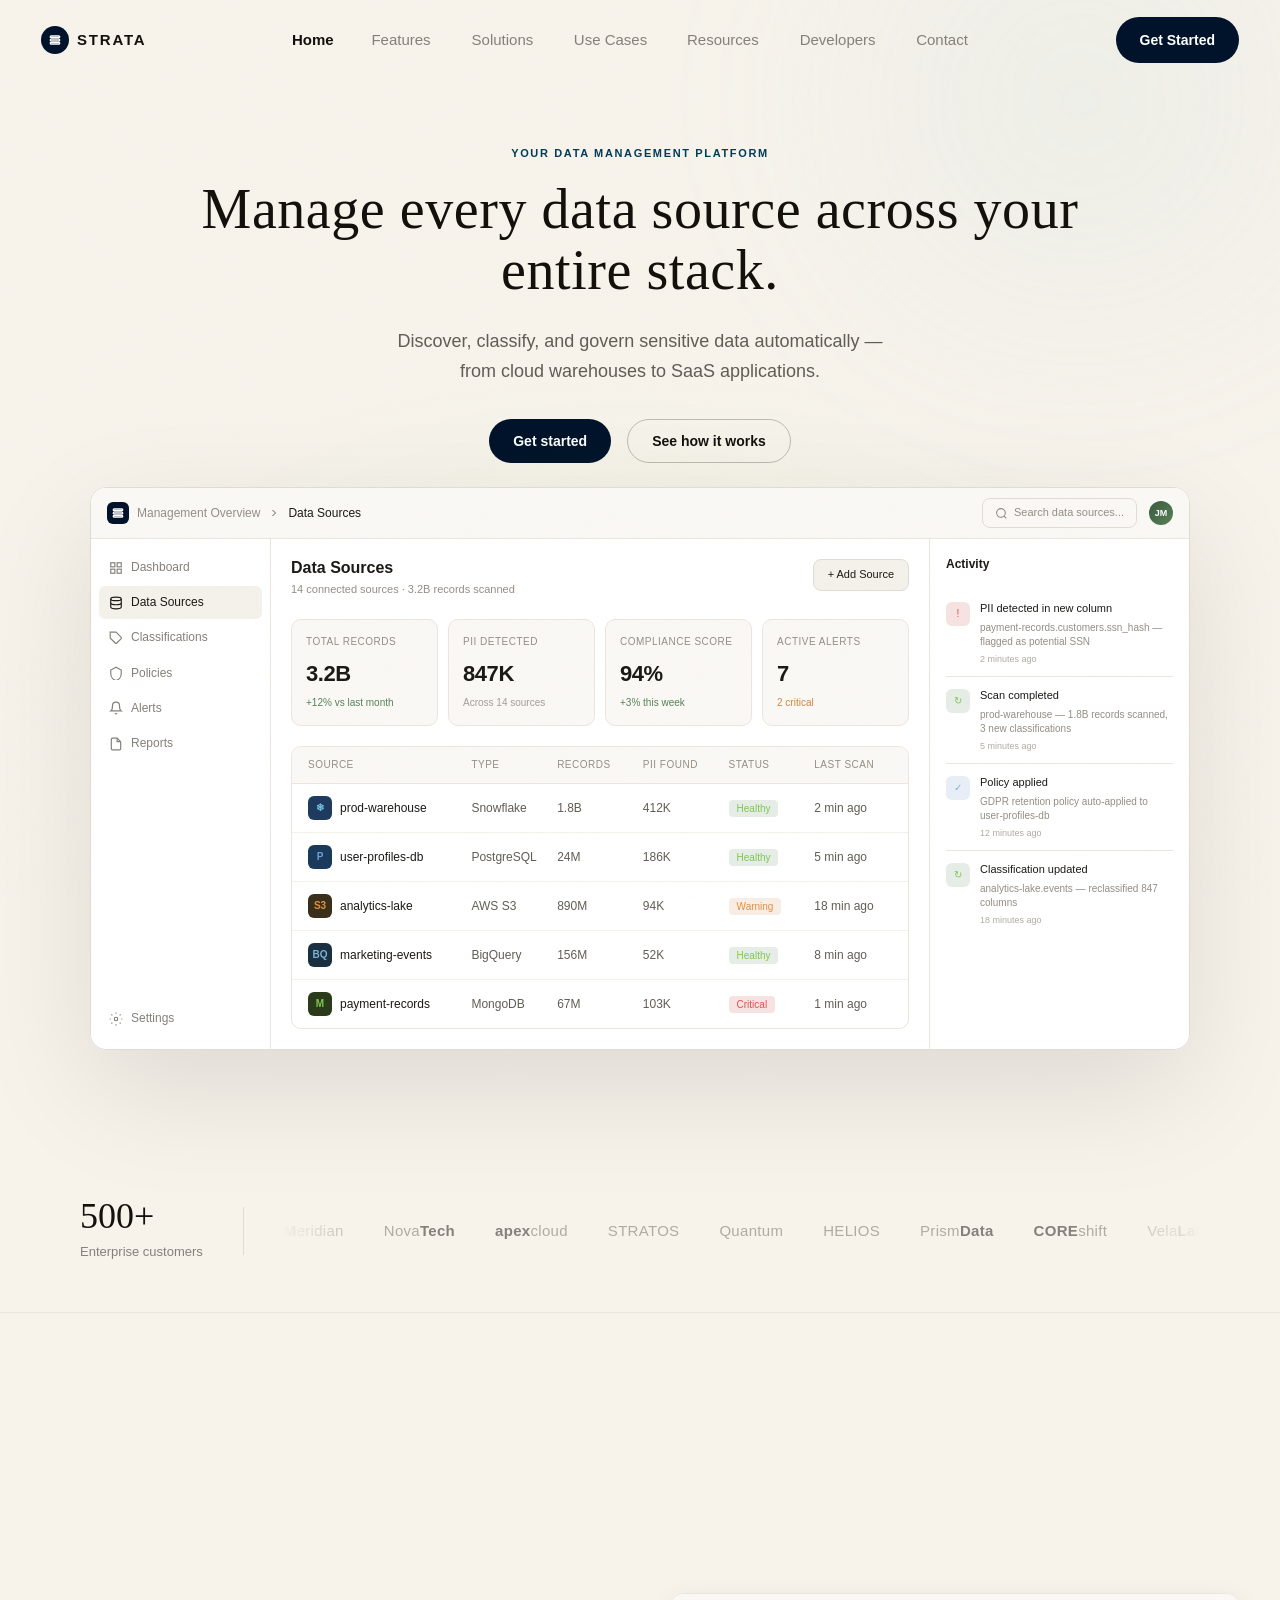
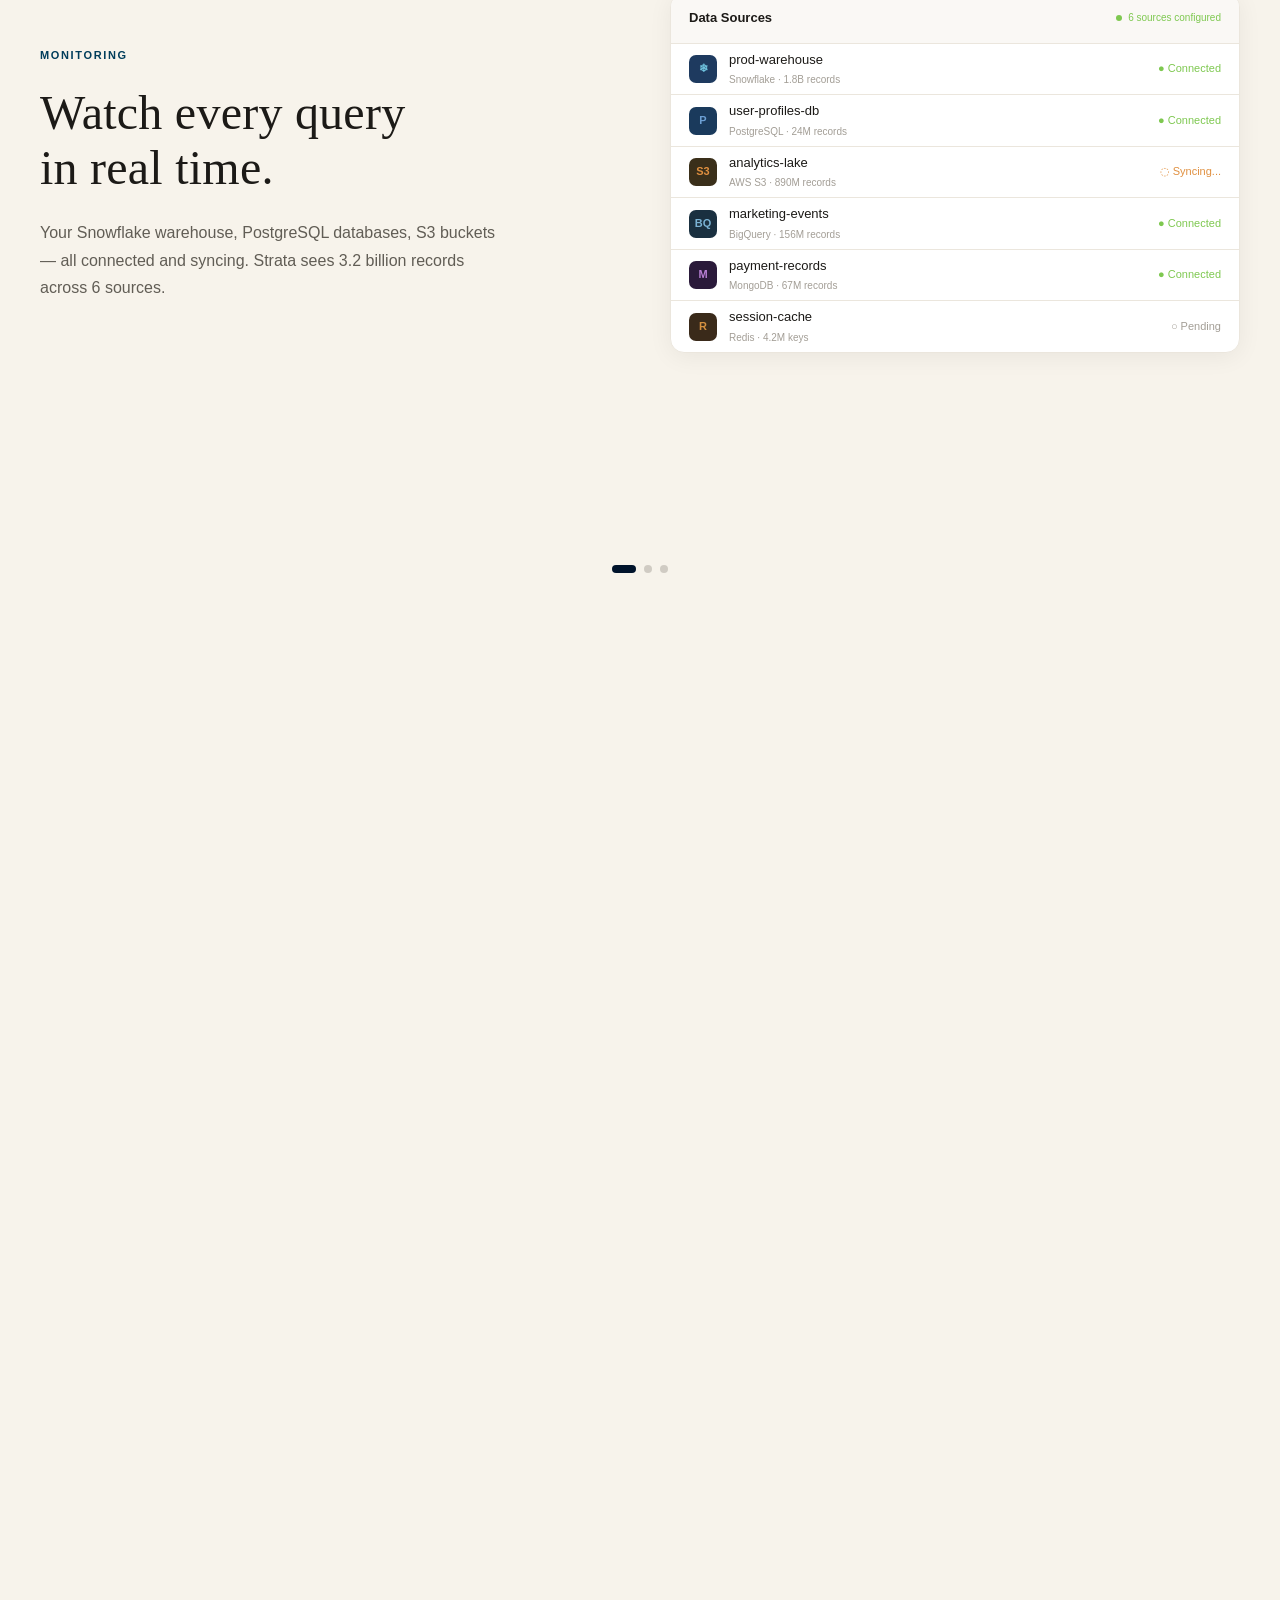
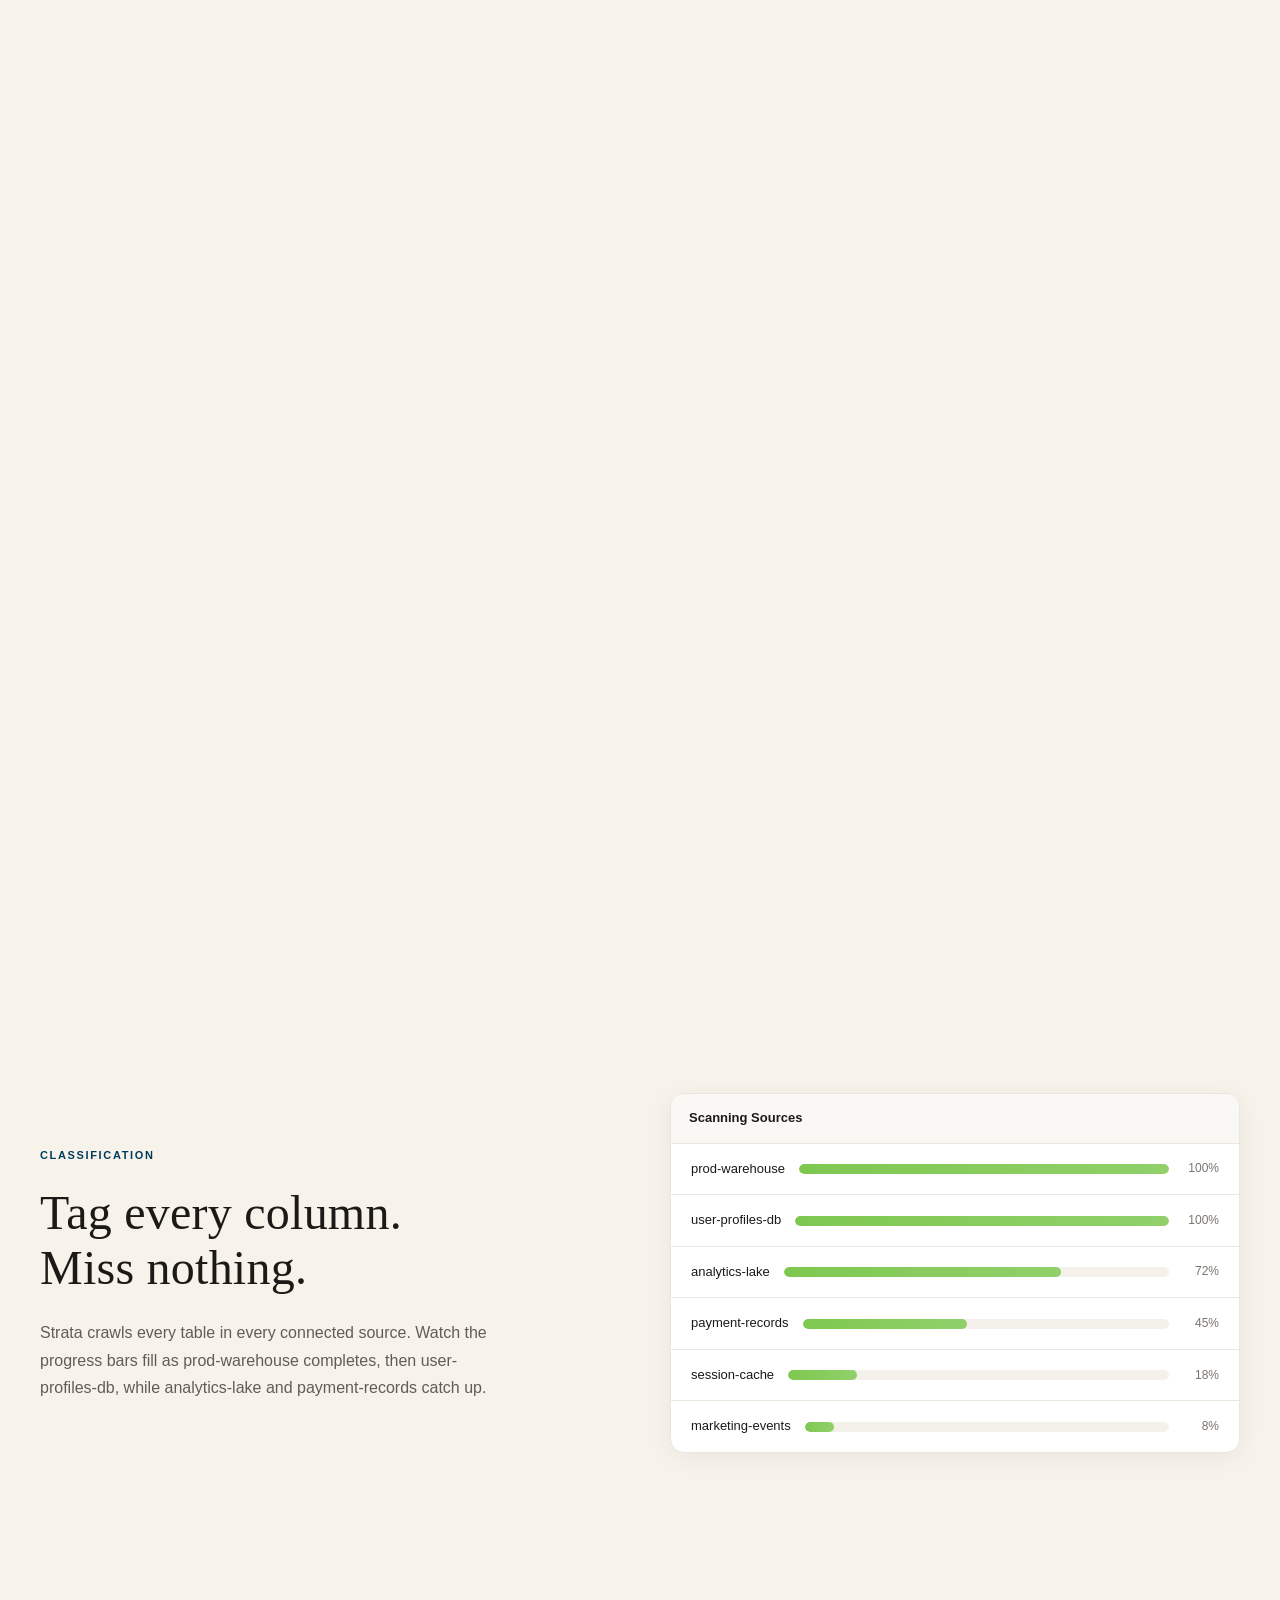
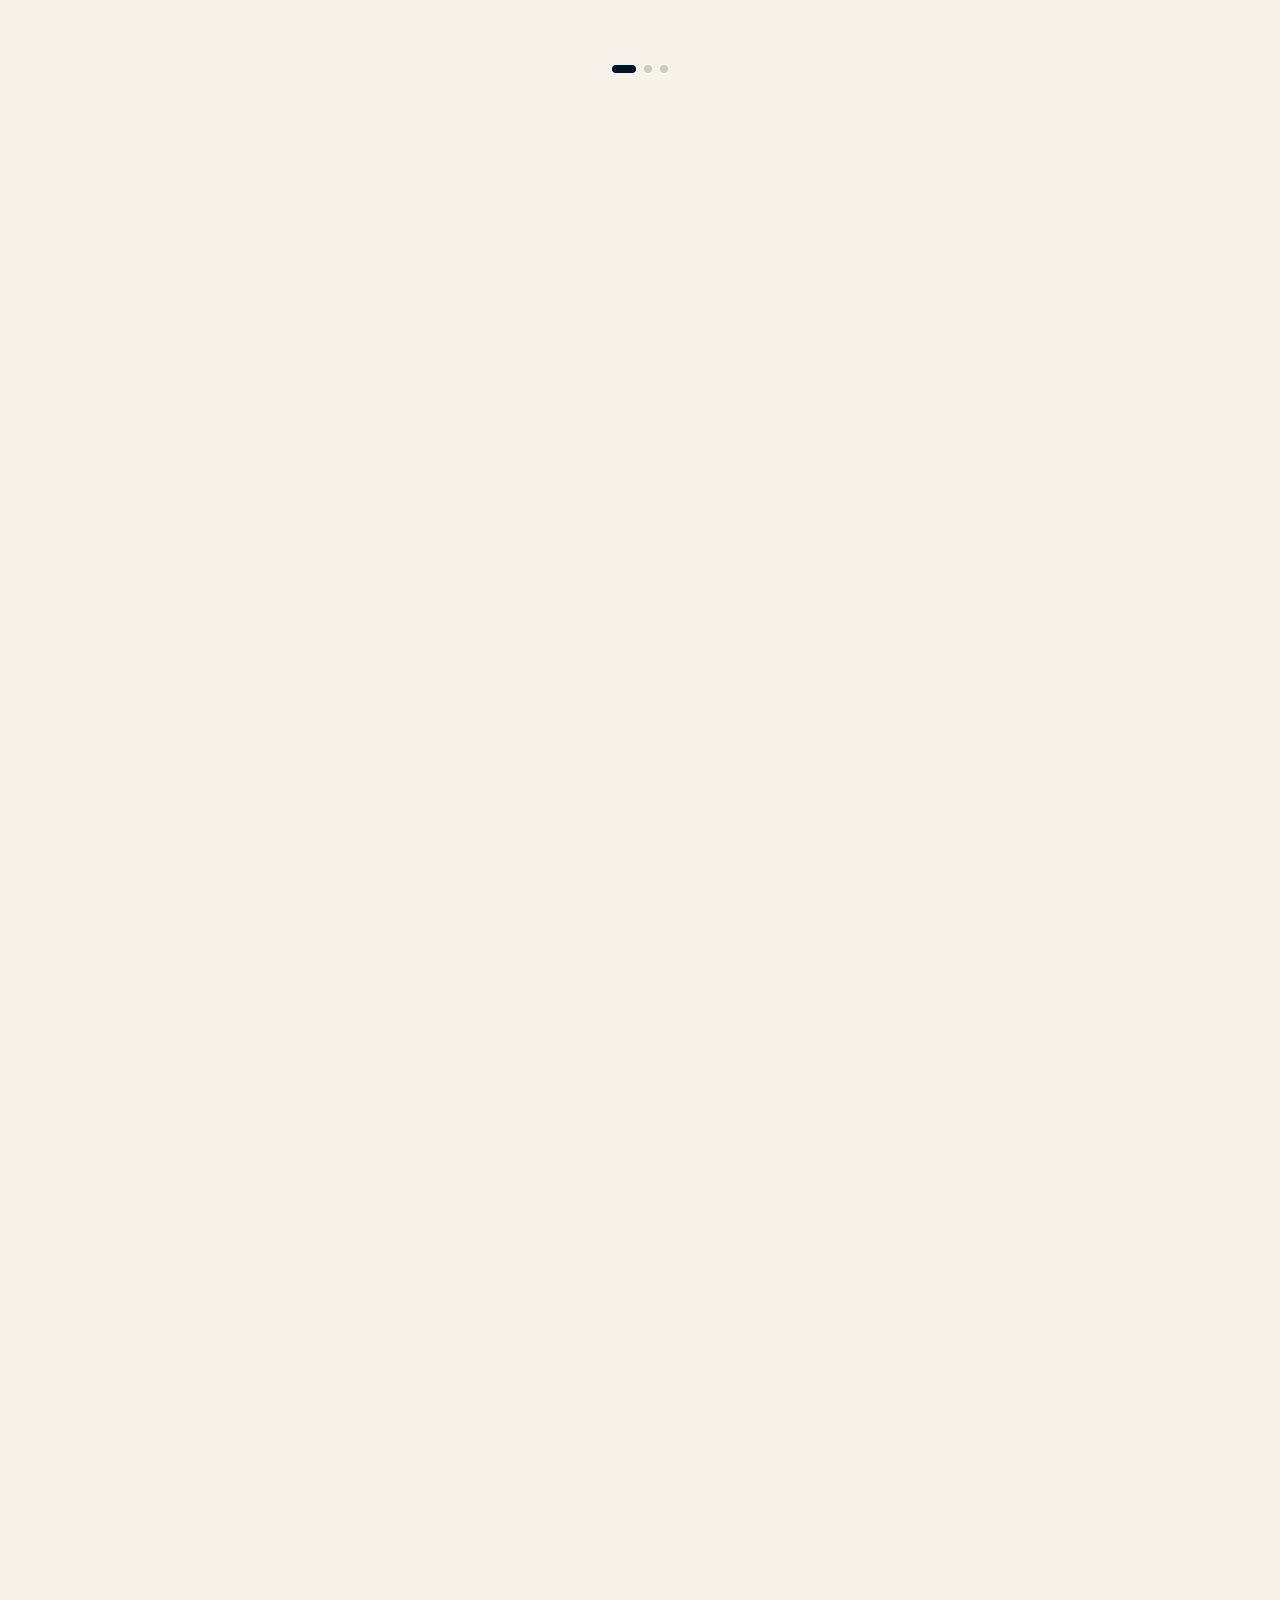
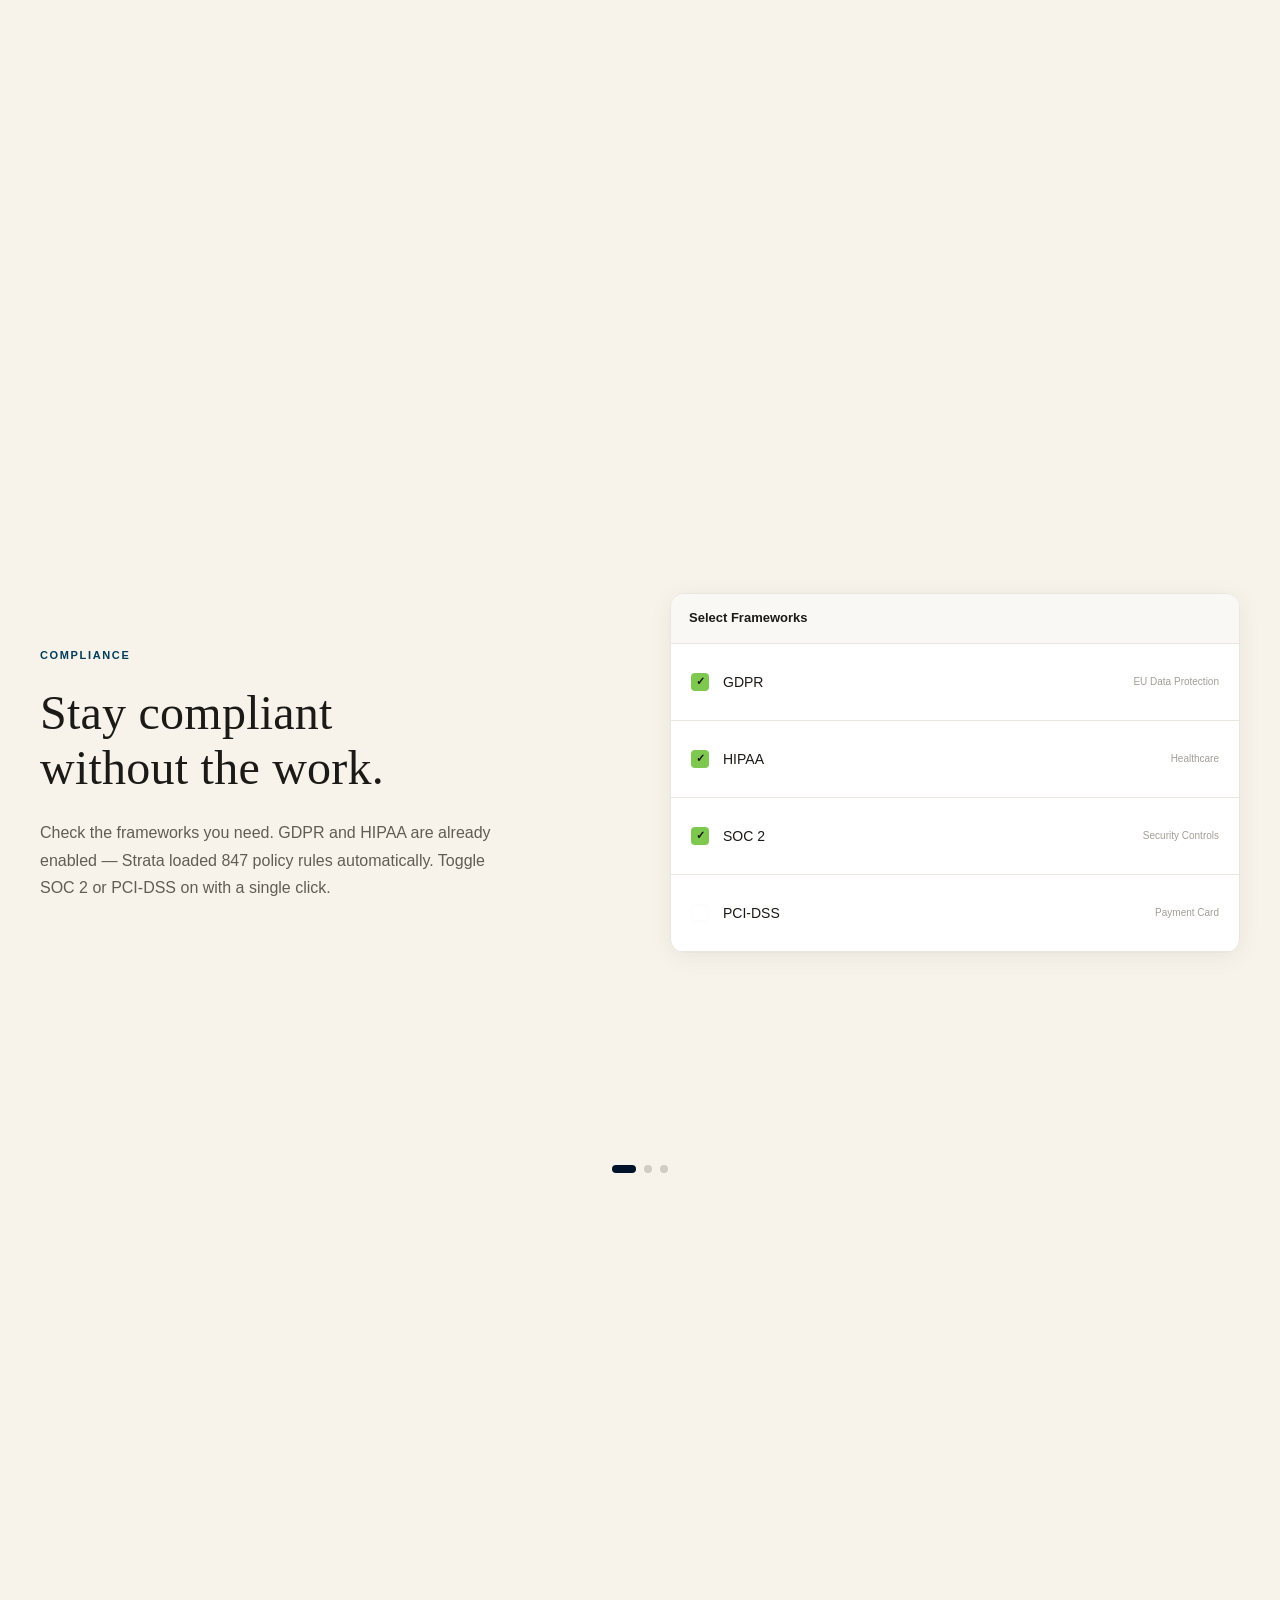
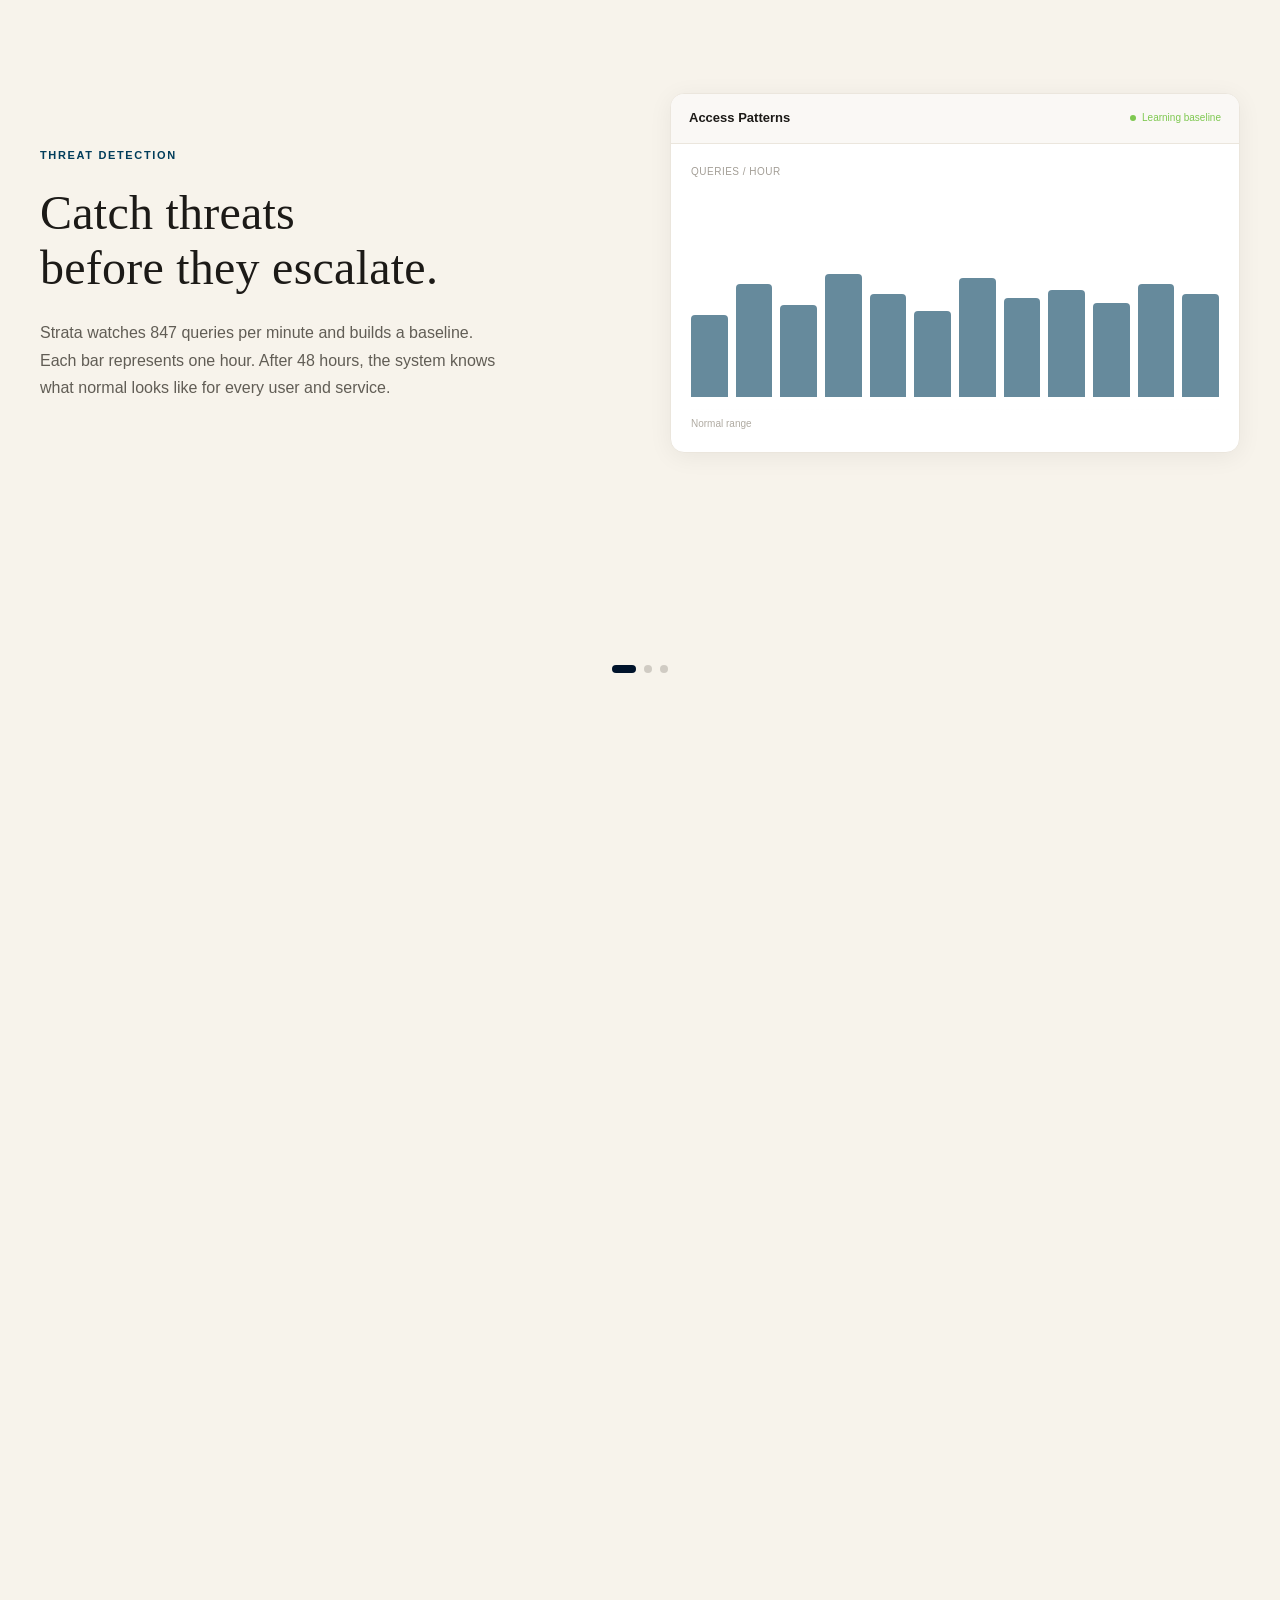
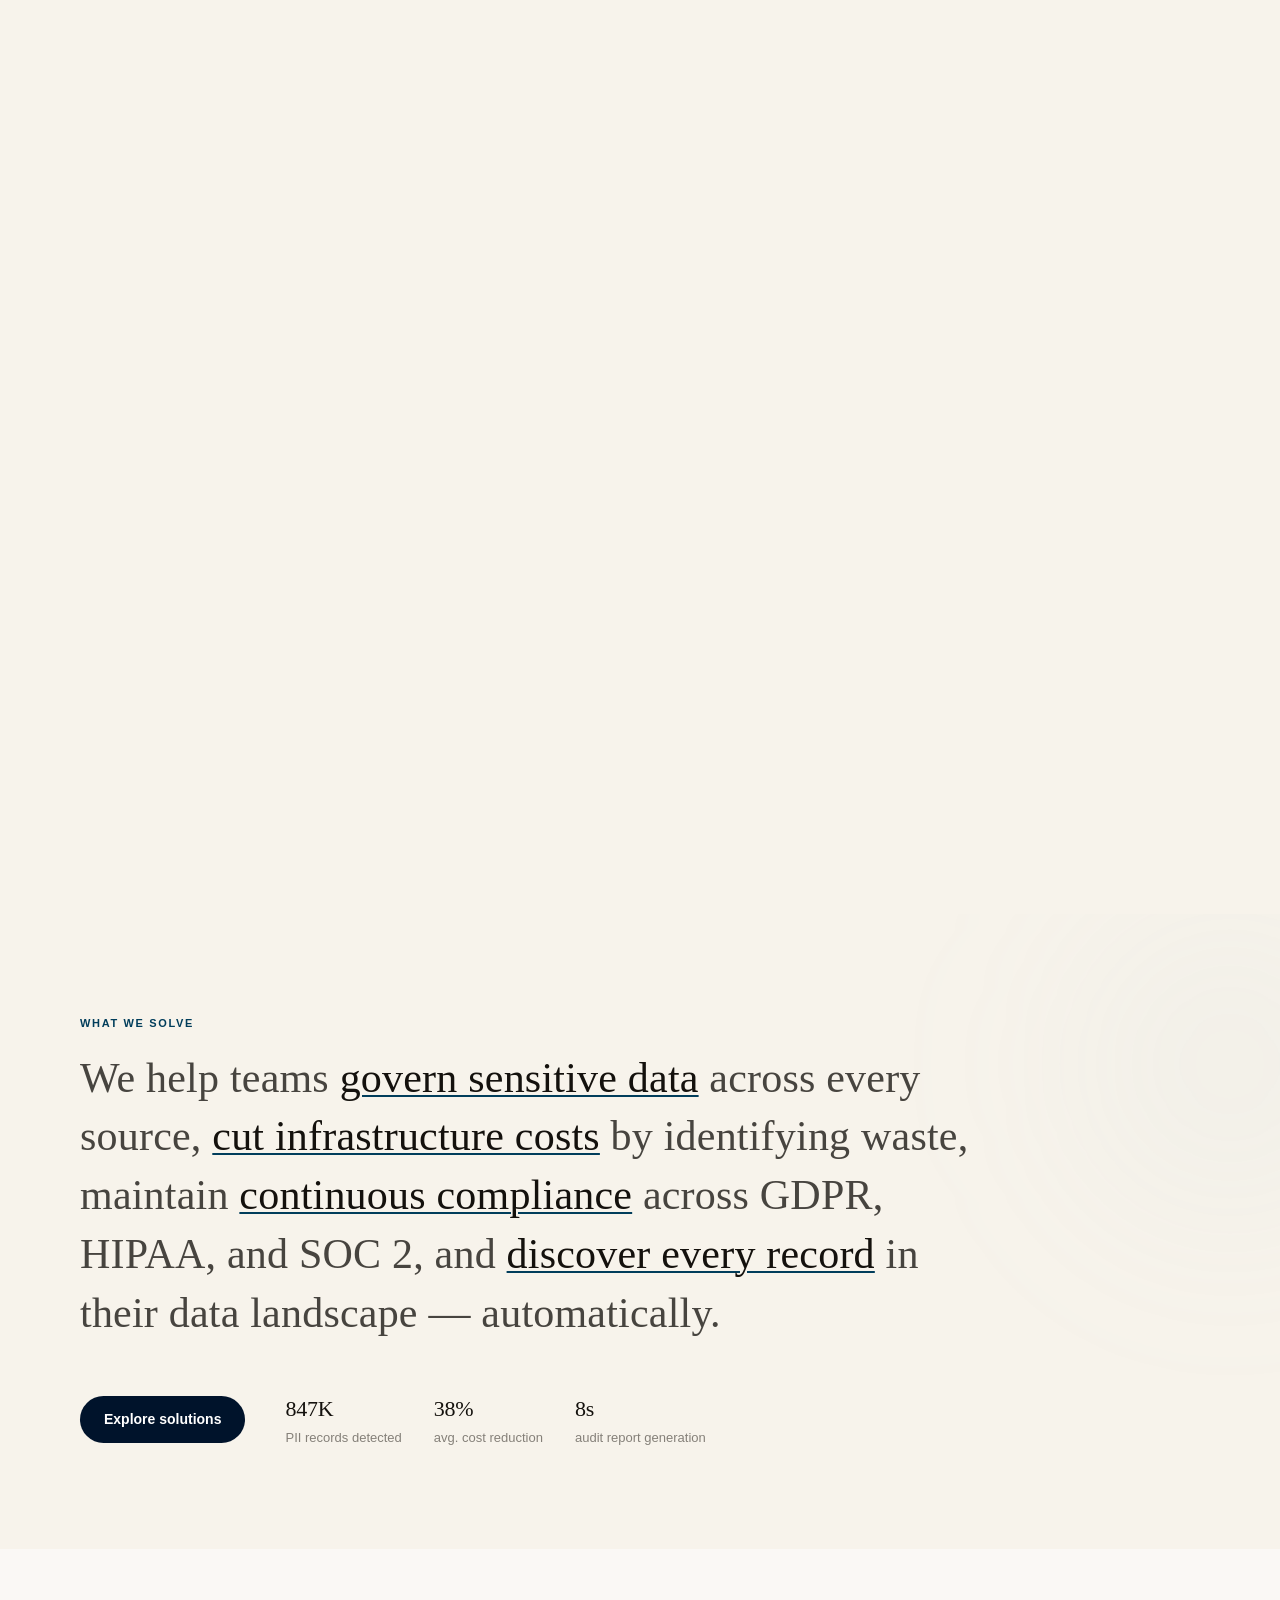
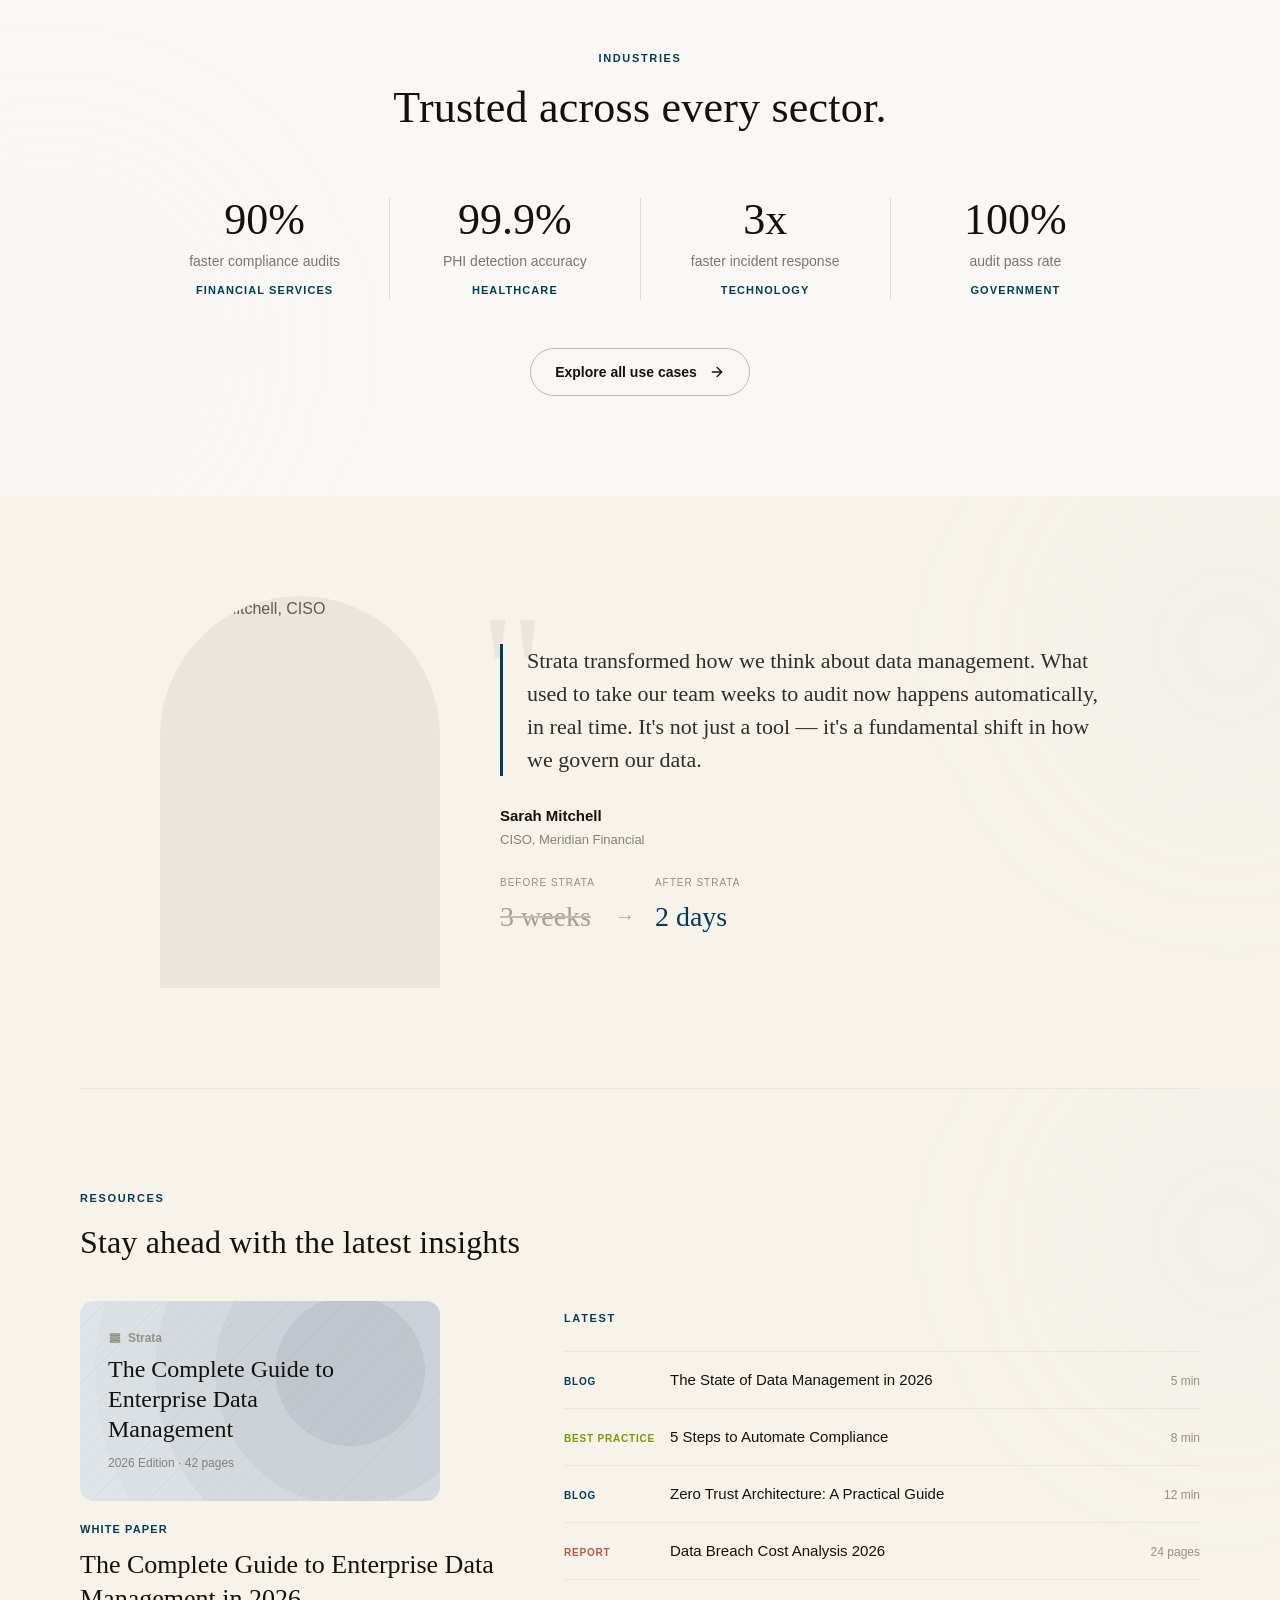
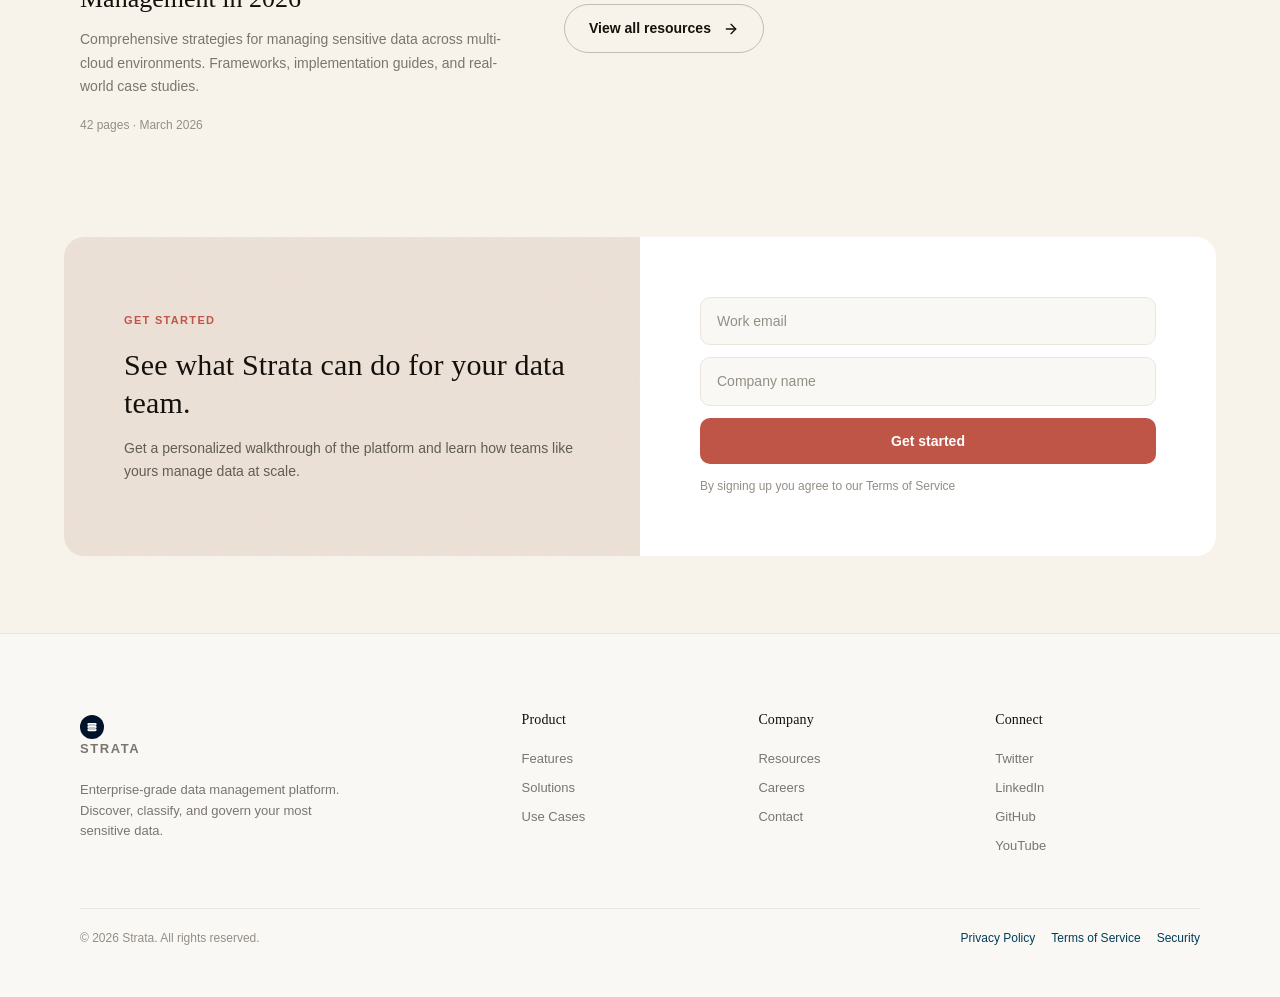
==== commit 0bfdea87: "Fix nav layout shift on active item change Add data-text attributes and ::after pseudo-elements to r" ====
--- a/index.html
+++ b/index.html
@@ -24,13 +24,13 @@
         Strata
       </a>
       <nav class="site-nav">
-        <a href="index.html" class="is-active">Home</a>
-        <a href="features.html">Features</a>
-        <a href="solutions.html">Solutions</a>
-        <a href="use-cases.html">Use Cases</a>
-        <a href="resources.html">Resources</a>
-        <a href="developers.html">Developers</a>
-        <a href="contact.html">Contact</a>
+        <a href="index.html" class="is-active" data-text="Home">Home</a>
+        <a href="features.html" data-text="Features">Features</a>
+        <a href="solutions.html" data-text="Solutions">Solutions</a>
+        <a href="use-cases.html" data-text="Use Cases">Use Cases</a>
+        <a href="resources.html" data-text="Resources">Resources</a>
+        <a href="developers.html" data-text="Developers">Developers</a>
+        <a href="contact.html" data-text="Contact">Contact</a>
       </nav>
       <a href="contact.html" class="btn btn--primary header-cta">Get Started</a>
       <button class="nav-toggle" id="nav-toggle" aria-label="Toggle navigation">
--- a/css/global.css
+++ b/css/global.css
@@ -288,6 +288,22 @@
 
 .site-nav a:hover {
   color: var(--mkt-heading-color);
+}
+
+.site-nav a {
+  display: inline-flex;
+  flex-direction: column;
+  align-items: center;
+}
+
+/* Reserve bold-width space to prevent layout shift */
+.site-nav a::after {
+  content: attr(data-text);
+  font-weight: var(--sds-weight-semibold);
+  height: 0;
+  overflow: hidden;
+  visibility: hidden;
+  pointer-events: none;
 }
 
 .site-nav a.is-active {
